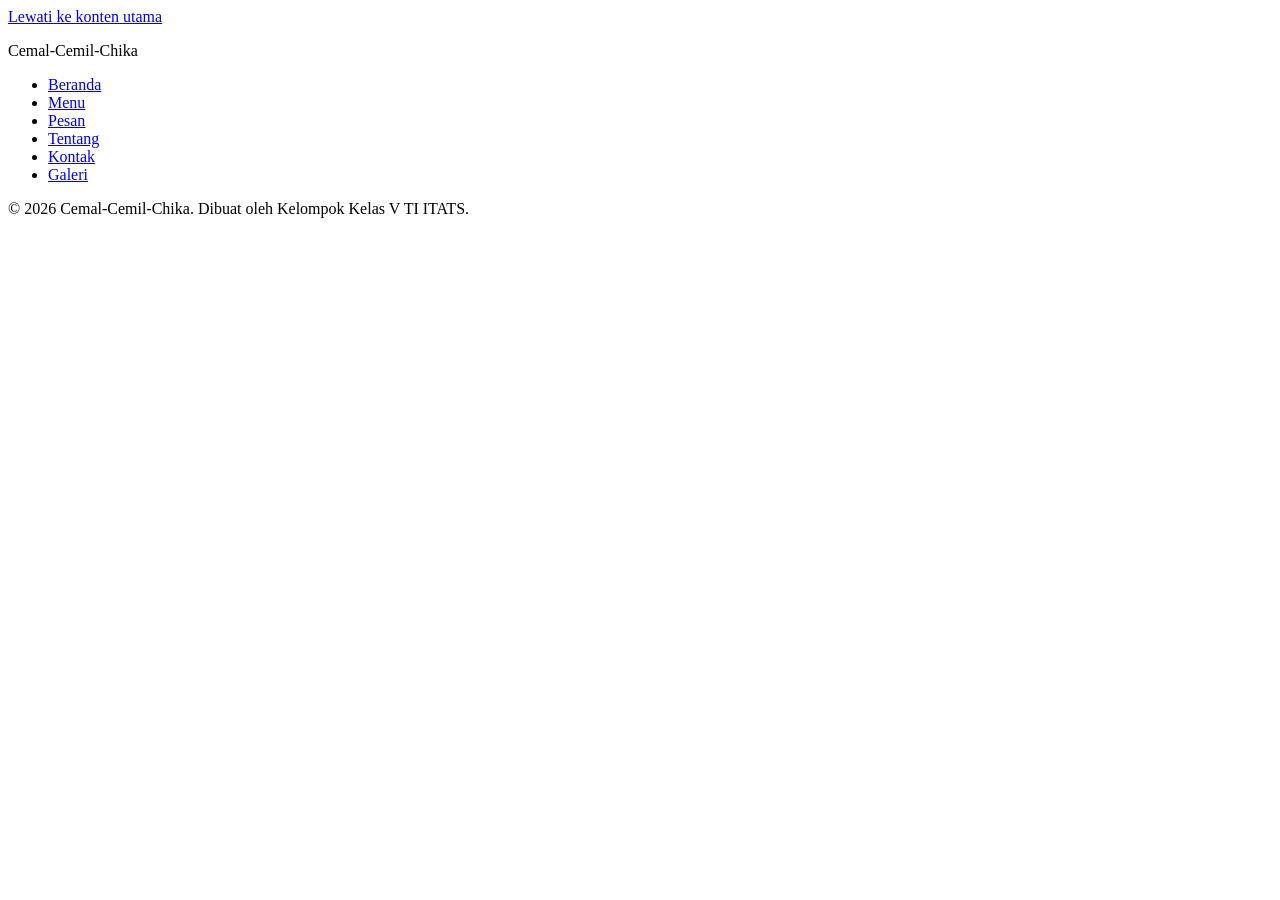
==== index.html @ de852a48 "perubahan about.html dan tambahan index.hhtml" ====
<!doctype html>
<html lang="id">
<head>
  <meta charset="UTF-8">
  <meta name="viewport" content="width=device-width, initial-scale=1.0">
  <title>Tentang Kami — Cemal-Cemil-Chika</title>
  <meta name="description" content="Kenali cerita dapur, tim, dan tanya jawab seputar layanan kuliner rumahan Cemal-Cemil-Chika.">
  <!-- Link CDN Bootstrap 5.3 akan diletakkan di sini pada tahap CSS -->
  <link rel="stylesheet" href="css/style.css">
</head>
<body>
  <a href="#konten-utama">Lewati ke konten utama</a>

  <header>
    <p>Cemal-Cemil-Chika</p>
    <nav aria-label="Navigasi utama">
      <ul>
        <li><a href="index.html">Beranda</a></li>
        <li><a href="menu.html">Menu</a></li>
        <li><a href="pesan.html">Pesan</a></li>
        <li><a href="about.html" aria-current="page">Tentang</a></li>
        <li><a href="contact.html">Kontak</a></li>
        <li><a href="image.html">Galeri</a></li>
      </ul>
    </nav>
  </header>

  <main id="konten-utama">
    <!-- Isi konten halaman akan kita susun di langkah berikutnya -->
  </main>

  <footer>
    <p>&copy; 2026 Cemal-Cemil-Chika. Dibuat oleh Kelompok Kelas V TI ITATS.</p>
  </footer>
</body>
</html>
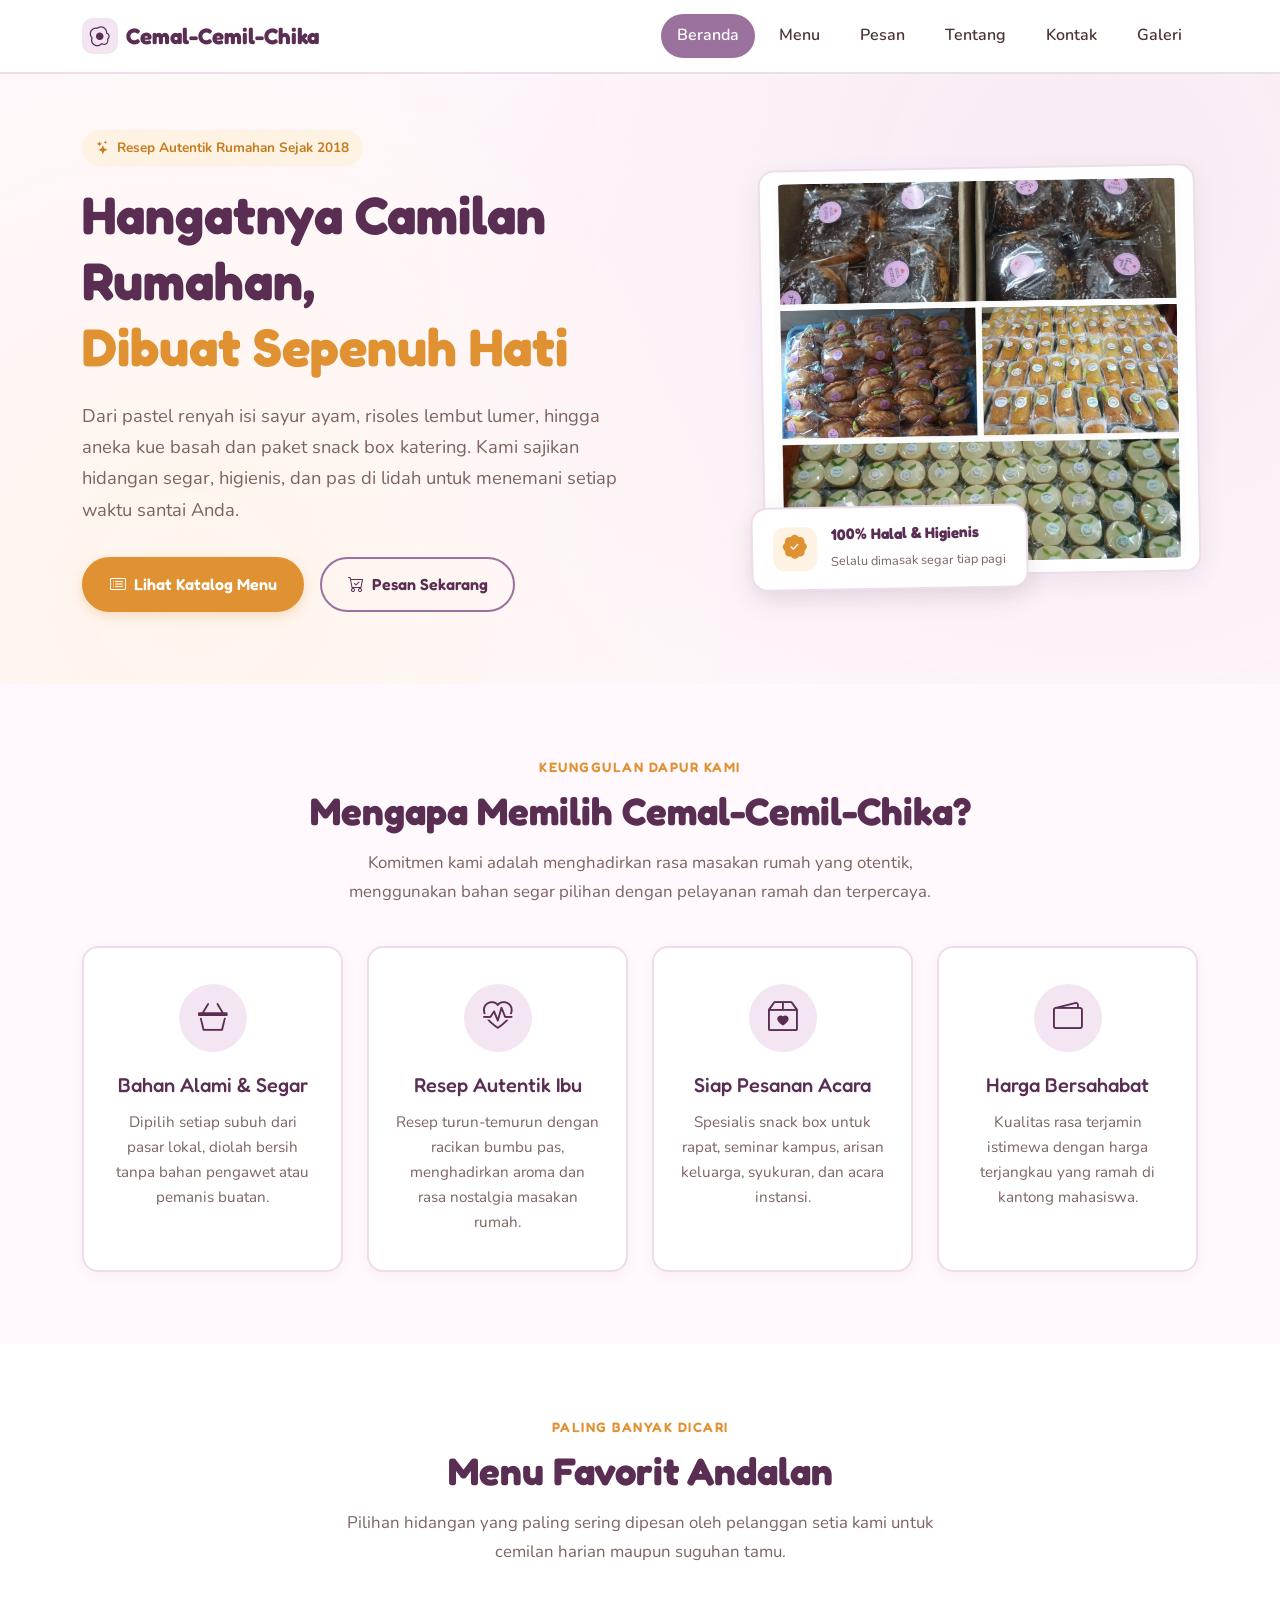
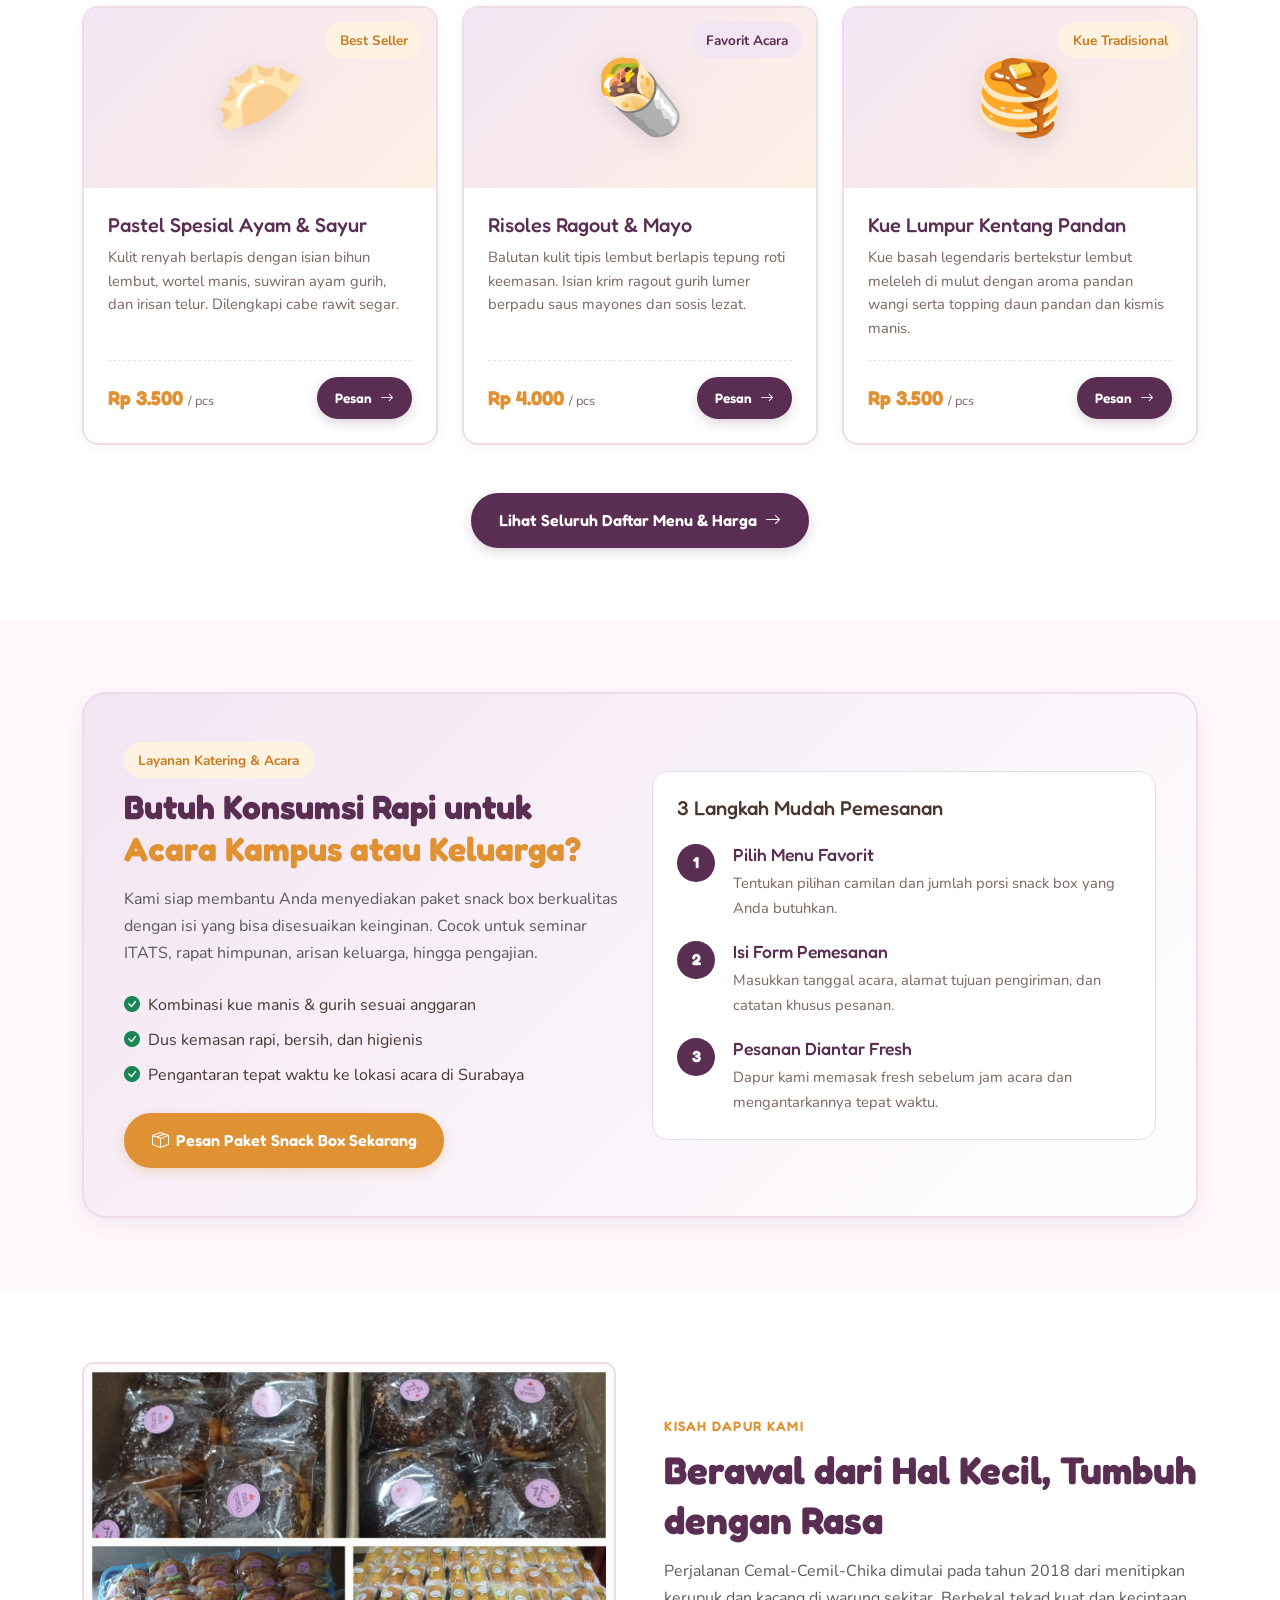
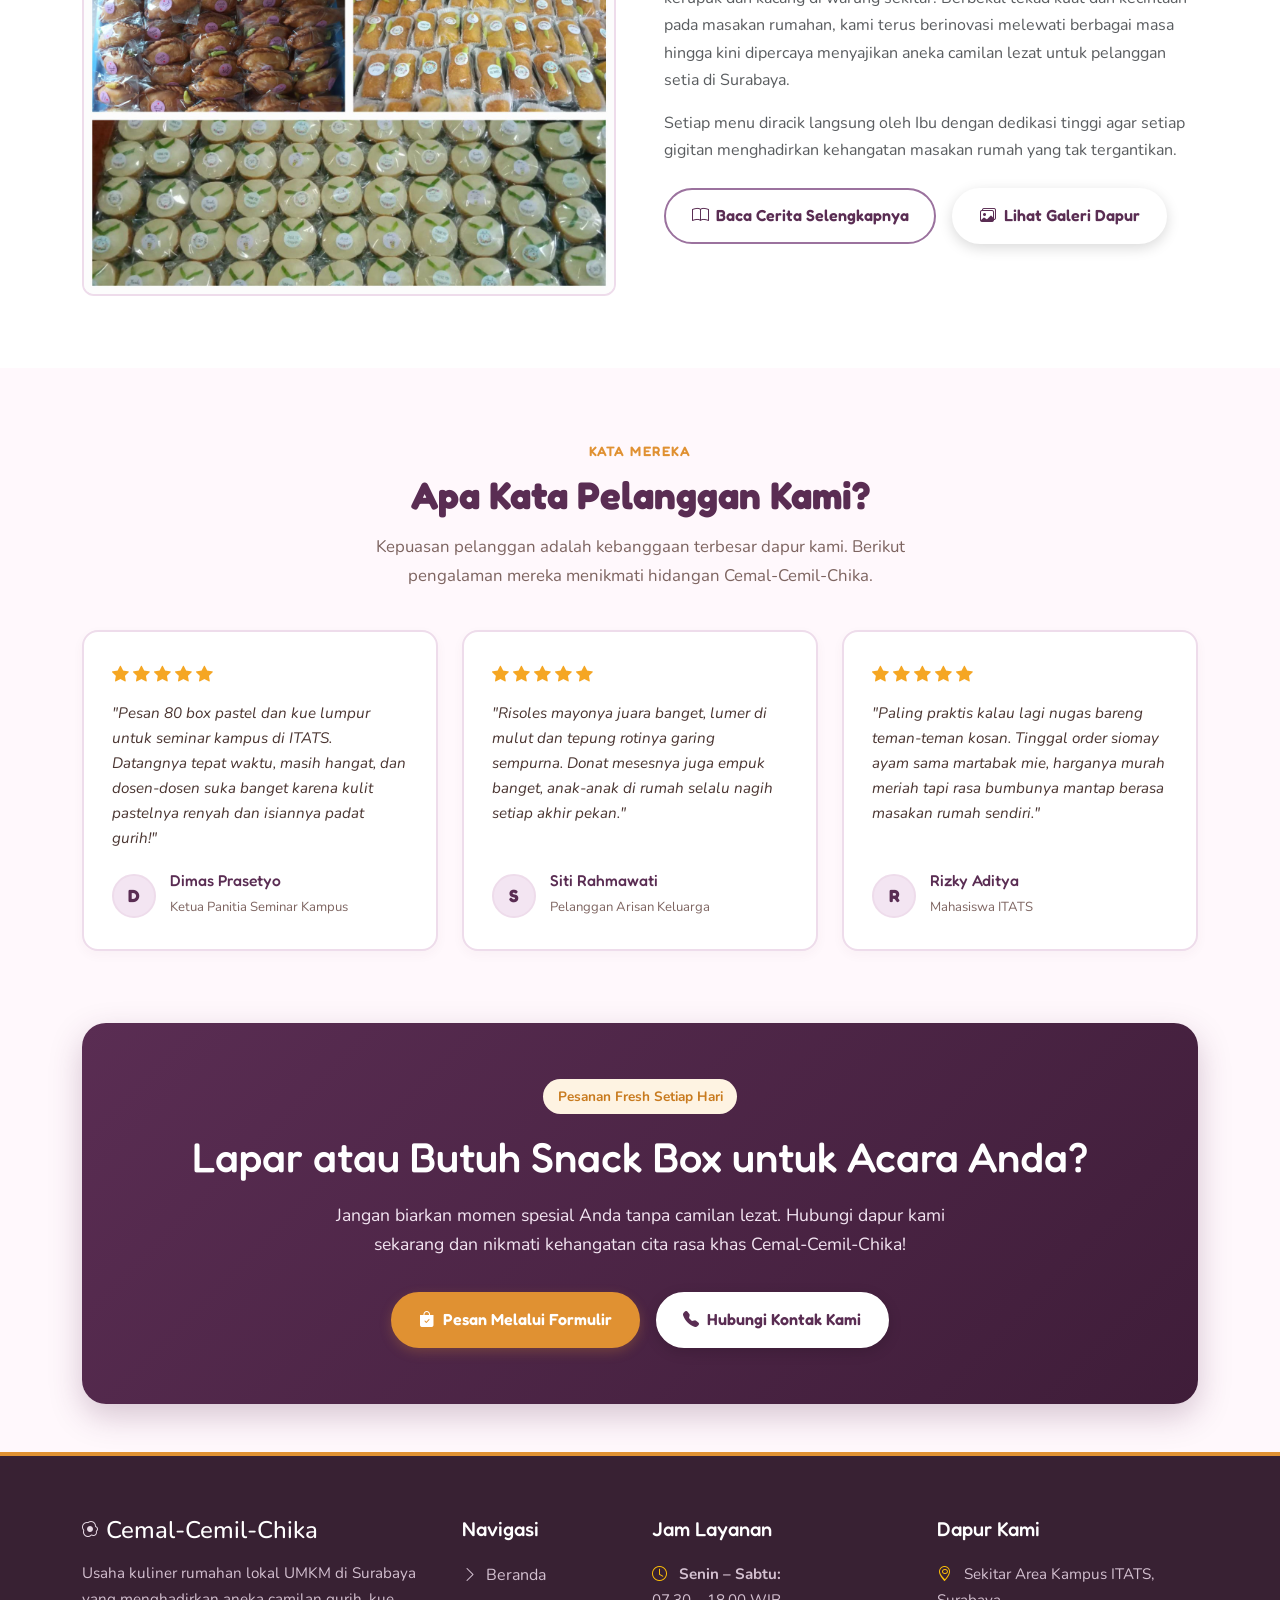
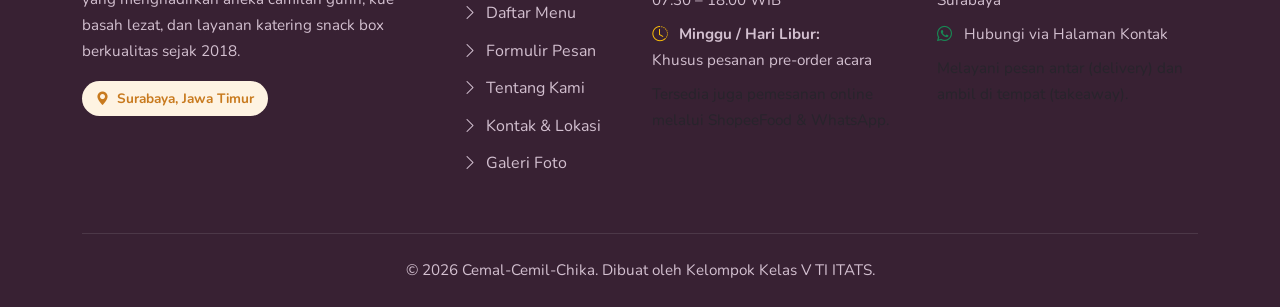
==== commit a6af25ba: "edit index dan menu" ====
--- a/index.html
+++ b/index.html
@@ -1,36 +1,712 @@
 <!doctype html>
 <html lang="id">
-<head>
-  <meta charset="UTF-8">
-  <meta name="viewport" content="width=device-width, initial-scale=1.0">
-  <title>Tentang Kami — Cemal-Cemil-Chika</title>
-  <meta name="description" content="Kenali cerita dapur, tim, dan tanya jawab seputar layanan kuliner rumahan Cemal-Cemil-Chika.">
-  <!-- Link CDN Bootstrap 5.3 akan diletakkan di sini pada tahap CSS -->
-  <link rel="stylesheet" href="css/style.css">
-</head>
-<body>
-  <a href="#konten-utama">Lewati ke konten utama</a>
-
-  <header>
-    <p>Cemal-Cemil-Chika</p>
-    <nav aria-label="Navigasi utama">
-      <ul>
-        <li><a href="index.html">Beranda</a></li>
-        <li><a href="menu.html">Menu</a></li>
-        <li><a href="pesan.html">Pesan</a></li>
-        <li><a href="about.html" aria-current="page">Tentang</a></li>
-        <li><a href="contact.html">Kontak</a></li>
-        <li><a href="image.html">Galeri</a></li>
-      </ul>
-    </nav>
-  </header>
-
-  <main id="konten-utama">
-    <!-- Isi konten halaman akan kita susun di langkah berikutnya -->
-  </main>
-
-  <footer>
-    <p>&copy; 2026 Cemal-Cemil-Chika. Dibuat oleh Kelompok Kelas V TI ITATS.</p>
-  </footer>
-</body>
-</html>+  <head>
+    <meta charset="UTF-8" />
+    <meta name="viewport" content="width=device-width, initial-scale=1.0" />
+    <title>
+      Beranda — Cemal-Cemil-Chika | Aneka Camilan & Makanan Rumahan Lezat
+    </title>
+    <meta
+      name="description"
+      content="Selamat datang di Cemal-Cemil-Chika. Nikmati aneka camilan gurih, kue basah manis, dan hidangan katering rumahan lezat, higienis, dan ramah di kantong mahasiswa maupun keluarga di Surabaya."
+    />
+
+    <!-- Bootstrap 5.3 CDN -->
+    <link
+      href="https://cdn.jsdelivr.net/npm/bootstrap@5.3.3/dist/css/bootstrap.min.css"
+      rel="stylesheet"
+    />
+    <!-- Bootstrap Icons CDN -->
+    <link
+      rel="stylesheet"
+      href="https://cdn.jsdelivr.net/npm/bootstrap-icons@1.11.3/font/bootstrap-icons.min.css"
+    />
+    <!-- Custom Stylesheet -->
+    <link rel="stylesheet" href="css/style.css" />
+  </head>
+
+  <body>
+    <!-- Aksesibilitas: Tautan Lewati ke Konten Utama -->
+    <a href="#konten-utama">Lewati ke konten utama</a>
+
+    <!-- Header & Navigasi -->
+    <header>
+      <nav
+        class="navbar navbar-expand-lg chika-navbar"
+        aria-label="Navigasi utama"
+      >
+        <div class="container">
+          <a class="navbar-brand fw-bold" href="index.html">
+            <span class="brand-icon"><i class="bi bi-egg-fried"></i></span>
+            <span>Cemal-Cemil-Chika</span>
+          </a>
+          <button
+            class="navbar-toggler"
+            type="button"
+            data-bs-toggle="collapse"
+            data-bs-target="#menuUtama"
+            aria-controls="menuUtama"
+            aria-expanded="false"
+            aria-label="Buka menu navigasi"
+          >
+            <span class="navbar-toggler-icon"></span>
+          </button>
+          <div class="collapse navbar-collapse" id="menuUtama">
+            <ul class="navbar-nav ms-auto gap-lg-2">
+              <li class="nav-item">
+                <a class="nav-link active" href="index.html" aria-current="page"
+                  >Beranda</a
+                >
+              </li>
+              <li class="nav-item">
+                <a class="nav-link" href="menu.html">Menu</a>
+              </li>
+              <li class="nav-item">
+                <a class="nav-link" href="pesan.html">Pesan</a>
+              </li>
+              <li class="nav-item">
+                <a class="nav-link" href="about.html">Tentang</a>
+              </li>
+              <li class="nav-item">
+                <a class="nav-link" href="contact.html">Kontak</a>
+              </li>
+              <li class="nav-item">
+                <a class="nav-link" href="image.html">Galeri</a>
+              </li>
+            </ul>
+          </div>
+        </div>
+      </nav>
+    </header>
+
+    <!-- Konten Utama -->
+    <main id="konten-utama">
+      <!-- 1. Hero Section -->
+      <section class="hero-section" aria-labelledby="judul-hero">
+        <div class="container">
+          <div class="row align-items-center g-5">
+            <div class="col-lg-7">
+              <span class="badge-accent mb-3">
+                <i class="bi bi-stars"></i> Resep Autentik Rumahan Sejak 2018
+              </span>
+              <h1 id="judul-hero" class="hero-title">
+                Hangatnya Camilan Rumahan,
+                <span class="text-highlight">Dibuat Sepenuh Hati</span>
+              </h1>
+              <p class="hero-lead">
+                Dari pastel renyah isi sayur ayam, risoles lembut lumer, hingga
+                aneka kue basah dan paket snack box katering. Kami sajikan
+                hidangan segar, higienis, dan pas di lidah untuk menemani setiap
+                waktu santai Anda.
+              </p>
+              <div class="d-flex flex-wrap gap-3 hero-cta-group">
+                <a href="menu.html" class="btn-chika-accent">
+                  <i class="bi bi-card-list"></i> Lihat Katalog Menu
+                </a>
+                <a href="pesan.html" class="btn-chika-outline">
+                  <i class="bi bi-cart-check"></i> Pesan Sekarang
+                </a>
+              </div>
+            </div>
+            <div class="col-lg-5">
+              <figure class="hero-image-card mb-0">
+                <img
+                  src="img/dapur-cemal-cemil.jpg"
+                  alt="Dokumentasi aneka ragam kue basah dan camilan hangat buatan Cemal-Cemil-Chika siap kirim"
+                  width="800"
+                  height="533"
+                  loading="eager"
+                />
+                <figcaption class="visually-hidden">
+                  Koleksi kue pastel, donat cokelat meses, dan jajanan pasar
+                  siap antar Cemal-Cemil-Chika
+                </figcaption>
+                <div class="hero-floating-badge">
+                  <div class="badge-icon">
+                    <i class="bi bi-patch-check-fill"></i>
+                  </div>
+                  <div>
+                    <strong>100% Halal &amp; Higienis</strong>
+                    <small>Selalu dimasak segar tiap pagi</small>
+                  </div>
+                </div>
+              </figure>
+            </div>
+          </div>
+        </div>
+      </section>
+
+      <!-- 2. Keunggulan / Value Proposition -->
+      <section class="section-padding" aria-labelledby="judul-keunggulan">
+        <div class="container">
+          <div class="text-center">
+            <span class="section-tag">Keunggulan Dapur Kami</span>
+            <h2 id="judul-keunggulan" class="section-title">
+              Mengapa Memilih Cemal-Cemil-Chika?
+            </h2>
+            <p class="section-desc">
+              Komitmen kami adalah menghadirkan rasa masakan rumah yang otentik,
+              menggunakan bahan segar pilihan dengan pelayanan ramah dan
+              terpercaya.
+            </p>
+          </div>
+
+          <div class="row g-4">
+            <div class="col-md-6 col-lg-3">
+              <article class="feature-card">
+                <div class="feature-icon-bubble">
+                  <i class="bi bi-basket3"></i>
+                </div>
+                <h3>Bahan Alami &amp; Segar</h3>
+                <p>
+                  Dipilih setiap subuh dari pasar lokal, diolah bersih tanpa
+                  bahan pengawet atau pemanis buatan.
+                </p>
+              </article>
+            </div>
+
+            <div class="col-md-6 col-lg-3">
+              <article class="feature-card">
+                <div class="feature-icon-bubble">
+                  <i class="bi bi-heart-pulse"></i>
+                </div>
+                <h3>Resep Autentik Ibu</h3>
+                <p>
+                  Resep turun-temurun dengan racikan bumbu pas, menghadirkan
+                  aroma dan rasa nostalgia masakan rumah.
+                </p>
+              </article>
+            </div>
+
+            <div class="col-md-6 col-lg-3">
+              <article class="feature-card">
+                <div class="feature-icon-bubble">
+                  <i class="bi bi-box2-heart"></i>
+                </div>
+                <h3>Siap Pesanan Acara</h3>
+                <p>
+                  Spesialis snack box untuk rapat, seminar kampus, arisan
+                  keluarga, syukuran, dan acara instansi.
+                </p>
+              </article>
+            </div>
+
+            <div class="col-md-6 col-lg-3">
+              <article class="feature-card">
+                <div class="feature-icon-bubble">
+                  <i class="bi bi-wallet2"></i>
+                </div>
+                <h3>Harga Bersahabat</h3>
+                <p>
+                  Kualitas rasa terjamin istimewa dengan harga terjangkau yang
+                  ramah di kantong mahasiswa.
+                </p>
+              </article>
+            </div>
+          </div>
+        </div>
+      </section>
+
+      <!-- 3. Menu Favorit Pilihan Pelanggan -->
+      <section
+        class="section-padding bg-white"
+        aria-labelledby="judul-menu-favorit"
+      >
+        <div class="container">
+          <div class="text-center">
+            <span class="section-tag">Paling Banyak Dicari</span>
+            <h2 id="judul-menu-favorit" class="section-title">
+              Menu Favorit Andalan
+            </h2>
+            <p class="section-desc">
+              Pilihan hidangan yang paling sering dipesan oleh pelanggan setia
+              kami untuk cemilan harian maupun suguhan tamu.
+            </p>
+          </div>
+
+          <div class="row g-4">
+            <!-- Item 1: Pastel Goreng Renyah -->
+            <div class="col-md-6 col-lg-4">
+              <article class="menu-card">
+                <div class="menu-card-visual">
+                  <span
+                    class="food-avatar"
+                    role="img"
+                    aria-label="Pastel Goreng"
+                    >🥟</span
+                  >
+                  <span class="badge-accent card-tag">Best Seller</span>
+                </div>
+                <div class="menu-card-body">
+                  <h3 class="menu-card-title">
+                    Pastel Spesial Ayam &amp; Sayur
+                  </h3>
+                  <p class="menu-card-desc">
+                    Kulit renyah berlapis dengan isian bihun lembut, wortel
+                    manis, suwiran ayam gurih, dan irisan telur. Dilengkapi cabe
+                    rawit segar.
+                  </p>
+                  <div class="menu-card-footer">
+                    <div class="menu-price">Rp 3.500 <span>/ pcs</span></div>
+                    <a
+                      href="pesan.html"
+                      class="btn-chika-primary btn-card-order"
+                      aria-label="Pesan Pastel Spesial"
+                    >
+                      Pesan <i class="bi bi-arrow-right"></i>
+                    </a>
+                  </div>
+                </div>
+              </article>
+            </div>
+
+            <!-- Item 2: Risoles Ragout Mayo -->
+            <div class="col-md-6 col-lg-4">
+              <article class="menu-card">
+                <div class="menu-card-visual">
+                  <span class="food-avatar" role="img" aria-label="Risoles Mayo"
+                    >🌯</span
+                  >
+                  <span class="badge-chika card-tag">Favorit Acara</span>
+                </div>
+                <div class="menu-card-body">
+                  <h3 class="menu-card-title">Risoles Ragout &amp; Mayo</h3>
+                  <p class="menu-card-desc">
+                    Balutan kulit tipis lembut berlapis tepung roti keemasan.
+                    Isian krim ragout gurih lumer berpadu saus mayones dan sosis
+                    lezat.
+                  </p>
+                  <div class="menu-card-footer">
+                    <div class="menu-price">Rp 4.000 <span>/ pcs</span></div>
+                    <a
+                      href="pesan.html"
+                      class="btn-chika-primary btn-card-order"
+                      aria-label="Pesan Risoles Ragout Mayo"
+                    >
+                      Pesan <i class="bi bi-arrow-right"></i>
+                    </a>
+                  </div>
+                </div>
+              </article>
+            </div>
+
+            <!-- Item 3: Kue Lumpur Kentang Pandan -->
+            <div class="col-md-6 col-lg-4">
+              <article class="menu-card">
+                <div class="menu-card-visual">
+                  <span
+                    class="food-avatar"
+                    role="img"
+                    aria-label="Kue Lumpur Kentang"
+                    >🥞</span
+                  >
+                  <span class="badge-accent card-tag">Kue Tradisional</span>
+                </div>
+                <div class="menu-card-body">
+                  <h3 class="menu-card-title">Kue Lumpur Kentang Pandan</h3>
+                  <p class="menu-card-desc">
+                    Kue basah legendaris bertekstur lembut meleleh di mulut
+                    dengan aroma pandan wangi serta topping daun pandan dan
+                    kismis manis.
+                  </p>
+                  <div class="menu-card-footer">
+                    <div class="menu-price">Rp 3.500 <span>/ pcs</span></div>
+                    <a
+                      href="pesan.html"
+                      class="btn-chika-primary btn-card-order"
+                      aria-label="Pesan Kue Lumpur Kentang"
+                    >
+                      Pesan <i class="bi bi-arrow-right"></i>
+                    </a>
+                  </div>
+                </div>
+              </article>
+            </div>
+          </div>
+
+          <div class="text-center mt-5">
+            <a href="menu.html" class="btn-chika-primary">
+              Lihat Seluruh Daftar Menu &amp; Harga
+              <i class="bi bi-arrow-right"></i>
+            </a>
+          </div>
+        </div>
+      </section>
+
+      <!-- 4. Layanan Snack Box & Katering Acara -->
+      <section class="section-padding" aria-labelledby="judul-layanan-acara">
+        <div class="container">
+          <div class="catering-banner">
+            <div class="row align-items-center g-4">
+              <div class="col-lg-6">
+                <span class="badge-accent mb-2"
+                  >Layanan Katering &amp; Acara</span
+                >
+                <h2
+                  id="judul-layanan-acara"
+                  class="hero-title mb-3"
+                  style="font-size: 2.1rem"
+                >
+                  Butuh Konsumsi Rapi untuk
+                  <span class="text-highlight"
+                    >Acara Kampus atau Keluarga?</span
+                  >
+                </h2>
+                <p class="text-muted mb-4">
+                  Kami siap membantu Anda menyediakan paket snack box
+                  berkualitas dengan isi yang bisa disesuaikan keinginan. Cocok
+                  untuk seminar ITATS, rapat himpunan, arisan keluarga, hingga
+                  pengajian.
+                </p>
+                <ul class="list-unstyled d-flex flex-column gap-2 mb-4">
+                  <li class="d-flex align-items-center gap-2">
+                    <i class="bi bi-check-circle-fill text-success"></i>
+                    <span>Kombinasi kue manis &amp; gurih sesuai anggaran</span>
+                  </li>
+                  <li class="d-flex align-items-center gap-2">
+                    <i class="bi bi-check-circle-fill text-success"></i>
+                    <span>Dus kemasan rapi, bersih, dan higienis</span>
+                  </li>
+                  <li class="d-flex align-items-center gap-2">
+                    <i class="bi bi-check-circle-fill text-success"></i>
+                    <span
+                      >Pengantaran tepat waktu ke lokasi acara di Surabaya</span
+                    >
+                  </li>
+                </ul>
+                <a href="pesan.html" class="btn-chika-accent">
+                  <i class="bi bi-box-seam"></i> Pesan Paket Snack Box Sekarang
+                </a>
+              </div>
+
+              <div class="col-lg-6">
+                <div class="bg-white p-4 rounded-4 border">
+                  <h3 class="h5 mb-4 text-primary-dark">
+                    3 Langkah Mudah Pemesanan
+                  </h3>
+
+                  <div class="step-box">
+                    <div class="step-num">1</div>
+                    <div class="step-content">
+                      <h4>Pilih Menu Favorit</h4>
+                      <p>
+                        Tentukan pilihan camilan dan jumlah porsi snack box yang
+                        Anda butuhkan.
+                      </p>
+                    </div>
+                  </div>
+
+                  <div class="step-box">
+                    <div class="step-num">2</div>
+                    <div class="step-content">
+                      <h4>Isi Form Pemesanan</h4>
+                      <p>
+                        Masukkan tanggal acara, alamat tujuan pengiriman, dan
+                        catatan khusus pesanan.
+                      </p>
+                    </div>
+                  </div>
+
+                  <div class="step-box mb-0">
+                    <div class="step-num">3</div>
+                    <div class="step-content">
+                      <h4>Pesanan Diantar Fresh</h4>
+                      <p>
+                        Dapur kami memasak fresh sebelum jam acara dan
+                        mengantarkannya tepat waktu.
+                      </p>
+                    </div>
+                  </div>
+                </div>
+              </div>
+            </div>
+          </div>
+        </div>
+      </section>
+
+      <!-- 5. Sekilas Tentang Kami (Teaser Kisah Dapur) -->
+      <section
+        class="section-padding bg-white"
+        aria-labelledby="judul-tentang-kami"
+      >
+        <div class="container">
+          <div class="row align-items-center g-5">
+            <div class="col-lg-6">
+              <div class="story-img-container">
+                <img
+                  src="img/dapur-cemal-cemil.jpg"
+                  alt="Suasana penyiapan dan packing aneka kue camilan di dapur Cemal-Cemil-Chika"
+                  width="800"
+                  height="533"
+                  loading="lazy"
+                />
+              </div>
+            </div>
+            <div class="col-lg-6">
+              <span class="section-tag">Kisah Dapur Kami</span>
+              <h2 id="judul-tentang-kami" class="section-title">
+                Berawal dari Hal Kecil, Tumbuh dengan Rasa
+              </h2>
+              <p class="text-muted mb-3">
+                Perjalanan Cemal-Cemil-Chika dimulai pada tahun 2018 dari
+                menitipkan kerupuk dan kacang di warung sekitar. Berbekal tekad
+                kuat dan kecintaan pada masakan rumahan, kami terus berinovasi
+                melewati berbagai masa hingga kini dipercaya menyajikan aneka
+                camilan lezat untuk pelanggan setia di Surabaya.
+              </p>
+              <p class="text-muted mb-4">
+                Setiap menu diracik langsung oleh Ibu dengan dedikasi tinggi
+                agar setiap gigitan menghadirkan kehangatan masakan rumah yang
+                tak tergantikan.
+              </p>
+              <div class="d-flex gap-3">
+                <a href="about.html" class="btn-chika-outline">
+                  <i class="bi bi-book"></i> Baca Cerita Selengkapnya
+                </a>
+                <a href="image.html" class="btn-chika-light">
+                  <i class="bi bi-images"></i> Lihat Galeri Dapur
+                </a>
+              </div>
+            </div>
+          </div>
+        </div>
+      </section>
+
+      <!-- 6. Testimoni Pelanggan -->
+      <section class="section-padding" aria-labelledby="judul-testimoni">
+        <div class="container">
+          <div class="text-center">
+            <span class="section-tag">Kata Mereka</span>
+            <h2 id="judul-testimoni" class="section-title">
+              Apa Kata Pelanggan Kami?
+            </h2>
+            <p class="section-desc">
+              Kepuasan pelanggan adalah kebanggaan terbesar dapur kami. Berikut
+              pengalaman mereka menikmati hidangan Cemal-Cemil-Chika.
+            </p>
+          </div>
+
+          <div class="row g-4">
+            <div class="col-md-6 col-lg-4">
+              <article class="testimonial-card">
+                <div>
+                  <div
+                    class="testimonial-stars"
+                    aria-label="Rating 5 dari 5 bintang"
+                  >
+                    <i class="bi bi-star-fill"></i>
+                    <i class="bi bi-star-fill"></i>
+                    <i class="bi bi-star-fill"></i>
+                    <i class="bi bi-star-fill"></i>
+                    <i class="bi bi-star-fill"></i>
+                  </div>
+                  <p class="testimonial-text">
+                    "Pesan 80 box pastel dan kue lumpur untuk seminar kampus di
+                    ITATS. Datangnya tepat waktu, masih hangat, dan dosen-dosen
+                    suka banget karena kulit pastelnya renyah dan isiannya padat
+                    gurih!"
+                  </p>
+                </div>
+                <div class="testimonial-author">
+                  <div class="author-avatar">D</div>
+                  <div class="author-info">
+                    <h4>Dimas Prasetyo</h4>
+                    <span>Ketua Panitia Seminar Kampus</span>
+                  </div>
+                </div>
+              </article>
+            </div>
+
+            <div class="col-md-6 col-lg-4">
+              <article class="testimonial-card">
+                <div>
+                  <div
+                    class="testimonial-stars"
+                    aria-label="Rating 5 dari 5 bintang"
+                  >
+                    <i class="bi bi-star-fill"></i>
+                    <i class="bi bi-star-fill"></i>
+                    <i class="bi bi-star-fill"></i>
+                    <i class="bi bi-star-fill"></i>
+                    <i class="bi bi-star-fill"></i>
+                  </div>
+                  <p class="testimonial-text">
+                    "Risoles mayonya juara banget, lumer di mulut dan tepung
+                    rotinya garing sempurna. Donat mesesnya juga empuk banget,
+                    anak-anak di rumah selalu nagih setiap akhir pekan."
+                  </p>
+                </div>
+                <div class="testimonial-author">
+                  <div class="author-avatar">S</div>
+                  <div class="author-info">
+                    <h4>Siti Rahmawati</h4>
+                    <span>Pelanggan Arisan Keluarga</span>
+                  </div>
+                </div>
+              </article>
+            </div>
+
+            <div class="col-md-6 col-lg-4">
+              <article class="testimonial-card">
+                <div>
+                  <div
+                    class="testimonial-stars"
+                    aria-label="Rating 5 dari 5 bintang"
+                  >
+                    <i class="bi bi-star-fill"></i>
+                    <i class="bi bi-star-fill"></i>
+                    <i class="bi bi-star-fill"></i>
+                    <i class="bi bi-star-fill"></i>
+                    <i class="bi bi-star-fill"></i>
+                  </div>
+                  <p class="testimonial-text">
+                    "Paling praktis kalau lagi nugas bareng teman-teman kosan.
+                    Tinggal order siomay ayam sama martabak mie, harganya murah
+                    meriah tapi rasa bumbunya mantap berasa masakan rumah
+                    sendiri."
+                  </p>
+                </div>
+                <div class="testimonial-author">
+                  <div class="author-avatar">R</div>
+                  <div class="author-info">
+                    <h4>Rizky Aditya</h4>
+                    <span>Mahasiswa ITATS</span>
+                  </div>
+                </div>
+              </article>
+            </div>
+          </div>
+        </div>
+      </section>
+
+      <!-- 7. Call To Action (CTA) Section -->
+      <section class="container pb-5" aria-labelledby="judul-cta">
+        <div class="cta-box">
+          <span class="badge-accent mb-3">Pesanan Fresh Setiap Hari</span>
+          <h2 id="judul-cta">Lapar atau Butuh Snack Box untuk Acara Anda?</h2>
+          <p>
+            Jangan biarkan momen spesial Anda tanpa camilan lezat. Hubungi dapur
+            kami sekarang dan nikmati kehangatan cita rasa khas
+            Cemal-Cemil-Chika!
+          </p>
+          <div class="d-flex flex-wrap justify-content-center gap-3">
+            <a href="pesan.html" class="btn-chika-accent">
+              <i class="bi bi-bag-check-fill"></i> Pesan Melalui Formulir
+            </a>
+            <a href="contact.html" class="btn-chika-light">
+              <i class="bi bi-telephone-fill"></i> Hubungi Kontak Kami
+            </a>
+          </div>
+        </div>
+      </section>
+    </main>
+
+    <!-- Footer -->
+    <footer class="chika-footer">
+      <div class="container">
+        <div class="row g-4 justify-content-between">
+          <!-- Kolom 1: Profil Usaha -->
+          <div class="col-lg-4 col-md-6">
+            <div class="d-flex align-items-center gap-2 mb-3">
+              <span class="brand-icon"><i class="bi bi-egg-fried"></i></span>
+              <span class="h4 mb-0 text-white font-fredoka"
+                >Cemal-Cemil-Chika</span
+              >
+            </div>
+            <p>
+              Usaha kuliner rumahan lokal UMKM di Surabaya yang menghadirkan
+              aneka camilan gurih, kue basah lezat, dan layanan katering snack
+              box berkualitas sejak 2018.
+            </p>
+            <div class="d-flex gap-2 mt-3">
+              <span class="badge-accent"
+                ><i class="bi bi-geo-alt-fill"></i> Surabaya, Jawa Timur</span
+              >
+            </div>
+          </div>
+
+          <!-- Kolom 2: Navigasi Cepat -->
+          <div class="col-lg-2 col-md-6">
+            <h3>Navigasi</h3>
+            <ul class="footer-links">
+              <li>
+                <a href="index.html"
+                  ><i class="bi bi-chevron-right"></i> Beranda</a
+                >
+              </li>
+              <li>
+                <a href="menu.html"
+                  ><i class="bi bi-chevron-right"></i> Daftar Menu</a
+                >
+              </li>
+              <li>
+                <a href="pesan.html"
+                  ><i class="bi bi-chevron-right"></i> Formulir Pesan</a
+                >
+              </li>
+              <li>
+                <a href="about.html"
+                  ><i class="bi bi-chevron-right"></i> Tentang Kami</a
+                >
+              </li>
+              <li>
+                <a href="contact.html"
+                  ><i class="bi bi-chevron-right"></i> Kontak &amp; Lokasi</a
+                >
+              </li>
+              <li>
+                <a href="image.html"
+                  ><i class="bi bi-chevron-right"></i> Galeri Foto</a
+                >
+              </li>
+            </ul>
+          </div>
+
+          <!-- Kolom 3: Jam Layanan -->
+          <div class="col-lg-3 col-md-6">
+            <h3>Jam Layanan</h3>
+            <p class="mb-2">
+              <i class="bi bi-clock me-2 text-warning"></i>
+              <strong>Senin – Sabtu:</strong><br />07.30 – 18.00 WIB
+            </p>
+            <p class="mb-2">
+              <i class="bi bi-clock-history me-2 text-warning"></i>
+              <strong>Minggu / Hari Libur:</strong><br />Khusus pesanan
+              pre-order acara
+            </p>
+            <p class="small text-muted mt-2">
+              Tersedia juga pemesanan online melalui ShopeeFood &amp; WhatsApp.
+            </p>
+          </div>
+
+          <!-- Kolom 4: Info Kampus & Kontak -->
+          <div class="col-lg-3 col-md-6">
+            <h3>Dapur Kami</h3>
+            <p class="mb-2">
+              <i class="bi bi-geo-alt me-2 text-warning"></i> Sekitar Area
+              Kampus ITATS, Surabaya
+            </p>
+            <p class="mb-2">
+              <i class="bi bi-whatsapp me-2 text-success"></i> Hubungi via
+              Halaman Kontak
+            </p>
+            <p class="small text-muted">
+              Melayani pesan antar (delivery) dan ambil di tempat (takeaway).
+            </p>
+          </div>
+        </div>
+
+        <!-- Copyright Bottom Bar -->
+        <div class="footer-bottom">
+          <p class="mb-0">
+            &copy; 2026 Cemal-Cemil-Chika. Dibuat oleh Kelompok Kelas V TI
+            ITATS.
+          </p>
+        </div>
+      </div>
+    </footer>
+
+    <!-- Bootstrap 5.3 Bundle JS -->
+    <script src="https://cdn.jsdelivr.net/npm/bootstrap@5.3.3/dist/js/bootstrap.bundle.min.js"></script>
+  </body>
+</html>
--- a/css/style.css
+++ b/css/style.css
@@ -0,0 +1,842 @@
+/* === 1. FONT & PALET WARNA LOGO CEMAL-CEMIL CHIKA === */
+@import url('https://fonts.googleapis.com/css2?family=Fredoka:wght@500;600;700&family=Nunito:wght@400;600;700&display=swap');
+
+:root {
+    --bg-page: #FFF8FC;
+    /* Pink-putih lembut dari latar logo */
+    --surface: #FFFFFF;
+    /* Putih bersih untuk card/konten */
+    --primary: #9B729E;
+    /* Dusty mauve dari pita logo */
+    --primary-dark: #5A2D53;
+    /* Deep plum dari teks pita */
+    --primary-soft: #F3E5F2;
+    /* Lavender pastel untuk highlight */
+    --accent: #E09132;
+    /* Emas karamel dari wajan & spatula */
+    --accent-hover: #C87A1E;
+    --text-main: #4A3531;
+    /* Cokelat hangat dari outline logo */
+    --text-muted: #7D6460;
+    --border-soft: #EEDCEB;
+    --shadow-soft: 0 8px 24px rgba(90, 45, 83, 0.08);
+    --radius: 16px;
+}
+
+/* === 2. RESET & BASE === */
+*,
+*::before,
+*::after {
+    box-sizing: border-box;
+    margin: 0;
+    padding: 0;
+}
+
+html {
+    scroll-behavior: smooth;
+}
+
+body {
+    font-family: 'Nunito', sans-serif;
+    background-color: var(--bg-page);
+    color: var(--text-main);
+    line-height: 1.7;
+    min-height: 100vh;
+    display: flex;
+    flex-direction: column;
+}
+
+h1,
+h2,
+h3,
+h4,
+h5,
+h6 {
+    font-family: 'Fredoka', sans-serif;
+    color: var(--primary-dark);
+    line-height: 1.3;
+}
+
+img {
+    max-width: 100%;
+    height: auto;
+    display: block;
+}
+
+/* === 3. SKIP LINK (AKSESIBILITAS) === */
+a[href="#konten-utama"] {
+    position: absolute;
+    top: -100px;
+    left: 16px;
+    background: var(--primary-dark);
+    color: #FFFFFF;
+    padding: 8px 16px;
+    border-radius: 8px;
+    text-decoration: none;
+    font-weight: 700;
+    z-index: 1050;
+    transition: top 0.2s ease;
+}
+
+a[href="#konten-utama"]:focus {
+    top: 16px;
+}
+
+/* === 4. NAVBAR CHIKA === */
+.chika-navbar {
+    background-color: var(--surface);
+    border-bottom: 2px solid var(--border-soft);
+    box-shadow: 0 4px 16px rgba(90, 45, 83, 0.06);
+    padding: 0.75rem 0;
+}
+
+.chika-navbar .navbar-brand {
+    font-family: 'Fredoka', sans-serif;
+    font-size: 1.4rem;
+    color: var(--primary-dark);
+    display: inline-flex;
+    align-items: center;
+    gap: 0.5rem;
+}
+
+.chika-navbar .brand-icon {
+    display: inline-flex;
+    align-items: center;
+    justify-content: center;
+    width: 36px;
+    height: 36px;
+    border-radius: 10px;
+    background: var(--primary-soft);
+    color: var(--primary-dark);
+    font-size: 1.25rem;
+}
+
+.chika-navbar .nav-link {
+    font-weight: 600;
+    color: var(--text-main);
+    padding: 0.5rem 1rem !important;
+    border-radius: 999px;
+    transition: all 0.2s ease;
+}
+
+.chika-navbar .nav-link:hover {
+    background-color: var(--primary-soft);
+    color: var(--primary-dark);
+}
+
+.chika-navbar .nav-link.active {
+    background-color: var(--primary);
+    color: #FFFFFF !important;
+}
+
+/* === 5. BUTTONS & BADGES === */
+.btn-chika-primary {
+    background-color: var(--primary-dark);
+    color: #FFFFFF;
+    font-family: 'Fredoka', sans-serif;
+    font-weight: 600;
+    padding: 0.75rem 1.6rem;
+    border-radius: 999px;
+    border: 2px solid var(--primary-dark);
+    text-decoration: none;
+    display: inline-flex;
+    align-items: center;
+    gap: 0.5rem;
+    transition: all 0.25s ease;
+    box-shadow: 0 4px 12px rgba(90, 45, 83, 0.2);
+}
+
+.btn-chika-primary:hover,
+.btn-chika-primary:focus-visible {
+    background-color: var(--primary);
+    border-color: var(--primary);
+    color: #FFFFFF;
+    transform: translateY(-2px);
+    box-shadow: 0 6px 18px rgba(90, 45, 83, 0.28);
+}
+
+.btn-chika-accent {
+    background-color: var(--accent);
+    color: #FFFFFF;
+    font-family: 'Fredoka', sans-serif;
+    font-weight: 600;
+    padding: 0.75rem 1.6rem;
+    border-radius: 999px;
+    border: 2px solid var(--accent);
+    text-decoration: none;
+    display: inline-flex;
+    align-items: center;
+    gap: 0.5rem;
+    transition: all 0.25s ease;
+    box-shadow: 0 4px 12px rgba(224, 145, 50, 0.25);
+}
+
+.btn-chika-accent:hover,
+.btn-chika-accent:focus-visible {
+    background-color: var(--accent-hover);
+    border-color: var(--accent-hover);
+    color: #FFFFFF;
+    transform: translateY(-2px);
+    box-shadow: 0 6px 18px rgba(224, 145, 50, 0.35);
+}
+
+.btn-chika-outline {
+    background-color: transparent;
+    color: var(--primary-dark);
+    font-family: 'Fredoka', sans-serif;
+    font-weight: 600;
+    padding: 0.75rem 1.6rem;
+    border-radius: 999px;
+    border: 2px solid var(--primary);
+    text-decoration: none;
+    display: inline-flex;
+    align-items: center;
+    gap: 0.5rem;
+    transition: all 0.25s ease;
+}
+
+.btn-chika-outline:hover,
+.btn-chika-outline:focus-visible {
+    background-color: var(--primary-soft);
+    color: var(--primary-dark);
+    border-color: var(--primary-dark);
+    transform: translateY(-2px);
+}
+
+.btn-chika-light {
+    background-color: var(--surface);
+    color: var(--primary-dark);
+    font-family: 'Fredoka', sans-serif;
+    font-weight: 600;
+    padding: 0.75rem 1.6rem;
+    border-radius: 999px;
+    border: 2px solid #FFFFFF;
+    text-decoration: none;
+    display: inline-flex;
+    align-items: center;
+    gap: 0.5rem;
+    transition: all 0.25s ease;
+    box-shadow: 0 4px 14px rgba(0, 0, 0, 0.15);
+}
+
+.btn-chika-light:hover,
+.btn-chika-light:focus-visible {
+    background-color: var(--primary-soft);
+    color: var(--primary-dark);
+    transform: translateY(-2px);
+}
+
+.badge-chika {
+    background-color: var(--primary-soft);
+    color: var(--primary-dark);
+    font-family: 'Nunito', sans-serif;
+    font-weight: 700;
+    padding: 0.4rem 0.9rem;
+    border-radius: 999px;
+    font-size: 0.85rem;
+    display: inline-flex;
+    align-items: center;
+    gap: 0.4rem;
+}
+
+.badge-accent {
+    background-color: #FEF3E2;
+    color: var(--accent-hover);
+    font-family: 'Nunito', sans-serif;
+    font-weight: 700;
+    padding: 0.4rem 0.9rem;
+    border-radius: 999px;
+    font-size: 0.85rem;
+    display: inline-flex;
+    align-items: center;
+    gap: 0.4rem;
+}
+
+/* === 6. HERO SECTION === */
+.hero-section {
+    padding: 3.5rem 0 4.5rem;
+    background: radial-gradient(circle at 85% 20%, rgba(243, 229, 242, 0.7) 0%, transparent 60%),
+                radial-gradient(circle at 15% 85%, rgba(254, 243, 226, 0.6) 0%, transparent 50%),
+                var(--bg-page);
+    position: relative;
+    overflow: hidden;
+}
+
+.hero-title {
+    font-size: clamp(2.1rem, 3.8vw + 1rem, 3.3rem);
+    font-weight: 700;
+    color: var(--primary-dark);
+    margin-bottom: 1.25rem;
+    line-height: 1.25;
+}
+
+.hero-title .text-highlight {
+    color: var(--accent);
+    position: relative;
+    display: inline-block;
+}
+
+.hero-lead {
+    font-size: 1.15rem;
+    color: var(--text-muted);
+    margin-bottom: 2rem;
+    max-width: 540px;
+    line-height: 1.7;
+}
+
+.hero-image-card {
+    position: relative;
+    border-radius: var(--radius);
+    padding: 12px;
+    background: var(--surface);
+    border: 2px solid var(--border-soft);
+    box-shadow: var(--shadow-soft);
+    transform: rotate(-1deg);
+    transition: transform 0.3s ease;
+}
+
+.hero-image-card:hover {
+    transform: rotate(0deg) scale(1.01);
+}
+
+.hero-image-card img {
+    border-radius: 12px;
+    width: 100%;
+    height: 380px;
+    object-fit: cover;
+}
+
+.hero-floating-badge {
+    position: absolute;
+    bottom: -15px;
+    left: -15px;
+    background: var(--surface);
+    border: 2px solid var(--border-soft);
+    padding: 0.85rem 1.25rem;
+    border-radius: var(--radius);
+    box-shadow: 0 10px 24px rgba(90, 45, 83, 0.12);
+    display: flex;
+    align-items: center;
+    gap: 0.85rem;
+    max-width: 280px;
+}
+
+.hero-floating-badge .badge-icon {
+    width: 44px;
+    height: 44px;
+    border-radius: 12px;
+    background: #FEF3E2;
+    color: var(--accent);
+    display: flex;
+    align-items: center;
+    justify-content: center;
+    font-size: 1.5rem;
+    flex-shrink: 0;
+}
+
+.hero-floating-badge strong {
+    font-family: 'Fredoka', sans-serif;
+    color: var(--primary-dark);
+    display: block;
+    font-size: 0.95rem;
+}
+
+.hero-floating-badge small {
+    color: var(--text-muted);
+    font-size: 0.8rem;
+}
+
+/* === 7. SECTION HEADINGS === */
+.section-padding {
+    padding: 4.5rem 0;
+}
+
+.section-tag {
+    font-family: 'Fredoka', sans-serif;
+    text-transform: uppercase;
+    font-size: 0.85rem;
+    letter-spacing: 1.5px;
+    font-weight: 600;
+    color: var(--accent);
+    margin-bottom: 0.5rem;
+    display: block;
+}
+
+.section-title {
+    font-size: clamp(1.8rem, 2.5vw + 1rem, 2.4rem);
+    font-weight: 700;
+    color: var(--primary-dark);
+    margin-bottom: 0.75rem;
+}
+
+.section-desc {
+    color: var(--text-muted);
+    font-size: 1.05rem;
+    max-width: 620px;
+    margin: 0 auto 2.5rem;
+}
+
+/* === 8. KEUNGGULAN / FEATURE CARDS === */
+.feature-card {
+    background: var(--surface);
+    border: 2px solid var(--border-soft);
+    border-radius: var(--radius);
+    padding: 2.2rem 1.6rem;
+    height: 100%;
+    box-shadow: 0 4px 16px rgba(90, 45, 83, 0.04);
+    transition: all 0.25s ease;
+    text-align: center;
+}
+
+.feature-card:hover {
+    transform: translateY(-6px);
+    border-color: var(--primary);
+    box-shadow: var(--shadow-soft);
+}
+
+.feature-icon-bubble {
+    width: 68px;
+    height: 68px;
+    border-radius: 50%;
+    background-color: var(--primary-soft);
+    color: var(--primary-dark);
+    display: inline-flex;
+    align-items: center;
+    justify-content: center;
+    font-size: 1.85rem;
+    margin-bottom: 1.25rem;
+    transition: all 0.25s ease;
+}
+
+.feature-card:hover .feature-icon-bubble {
+    background-color: var(--accent);
+    color: #FFFFFF;
+    transform: scale(1.1);
+}
+
+.feature-card h3 {
+    font-size: 1.25rem;
+    margin-bottom: 0.75rem;
+}
+
+.feature-card p {
+    color: var(--text-muted);
+    font-size: 0.95rem;
+    margin-bottom: 0;
+    line-height: 1.65;
+}
+
+/* === 9. MENU HIGHLIGHT CARDS === */
+.menu-card {
+    background: var(--surface);
+    border: 2px solid var(--border-soft);
+    border-radius: var(--radius);
+    overflow: hidden;
+    height: 100%;
+    display: flex;
+    flex-direction: column;
+    box-shadow: 0 4px 16px rgba(90, 45, 83, 0.04);
+    transition: all 0.25s ease;
+    position: relative;
+}
+
+.menu-card:hover {
+    transform: translateY(-6px);
+    border-color: var(--primary);
+    box-shadow: var(--shadow-soft);
+}
+
+.menu-card-visual {
+    height: 180px;
+    background: linear-gradient(135deg, var(--primary-soft) 0%, #FDF0E6 100%);
+    display: flex;
+    align-items: center;
+    justify-content: center;
+    position: relative;
+    padding: 1.5rem;
+}
+
+.menu-card-visual .food-avatar {
+    font-size: 4.5rem;
+    filter: drop-shadow(0 6px 12px rgba(90, 45, 83, 0.15));
+    transition: transform 0.3s ease;
+}
+
+.menu-card:hover .food-avatar {
+    transform: scale(1.15) rotate(4deg);
+}
+
+.menu-card-visual .card-tag {
+    position: absolute;
+    top: 14px;
+    right: 14px;
+}
+
+.menu-card-body {
+    padding: 1.5rem;
+    display: flex;
+    flex-direction: column;
+    flex-grow: 1;
+}
+
+.menu-card-title {
+    font-size: 1.25rem;
+    color: var(--primary-dark);
+    margin-bottom: 0.5rem;
+}
+
+.menu-card-desc {
+    color: var(--text-muted);
+    font-size: 0.92rem;
+    line-height: 1.6;
+    margin-bottom: 1.25rem;
+    flex-grow: 1;
+}
+
+.menu-card-footer {
+    display: flex;
+    align-items: center;
+    justify-content: space-between;
+    padding-top: 1rem;
+    border-top: 1px dashed var(--border-soft);
+    margin-top: auto;
+}
+
+.menu-price {
+    font-family: 'Fredoka', sans-serif;
+    font-size: 1.25rem;
+    font-weight: 700;
+    color: var(--accent);
+}
+
+.menu-price span {
+    font-family: 'Nunito', sans-serif;
+    font-size: 0.8rem;
+    color: var(--text-muted);
+    font-weight: normal;
+}
+
+.btn-card-order {
+    font-size: 0.85rem;
+    padding: 0.45rem 1rem;
+}
+
+/* === 10. SNACK BOX & CATERING BANNER === */
+.catering-banner {
+    background: linear-gradient(135deg, var(--primary-soft) 0%, #FFFFFF 100%);
+    border: 2px solid var(--border-soft);
+    border-radius: calc(var(--radius) * 1.5);
+    padding: 3rem 2.5rem;
+    box-shadow: var(--shadow-soft);
+    position: relative;
+    overflow: hidden;
+}
+
+.step-box {
+    display: flex;
+    align-items: flex-start;
+    gap: 1.1rem;
+    margin-bottom: 1.25rem;
+}
+
+.step-num {
+    width: 38px;
+    height: 38px;
+    border-radius: 50%;
+    background: var(--primary-dark);
+    color: #FFFFFF;
+    font-family: 'Fredoka', sans-serif;
+    font-weight: 700;
+    display: flex;
+    align-items: center;
+    justify-content: center;
+    flex-shrink: 0;
+    font-size: 1rem;
+}
+
+.step-content h4 {
+    font-size: 1.1rem;
+    margin-bottom: 0.25rem;
+    color: var(--primary-dark);
+}
+
+.step-content p {
+    font-size: 0.92rem;
+    color: var(--text-muted);
+    margin: 0;
+}
+
+/* === 11. STORY TEASER CARD === */
+.story-card {
+    background: var(--surface);
+    border: 2px solid var(--border-soft);
+    border-radius: var(--radius);
+    padding: 2.5rem;
+    box-shadow: 0 4px 16px rgba(90, 45, 83, 0.05);
+}
+
+.story-img-container {
+    border-radius: 12px;
+    overflow: hidden;
+    border: 2px solid var(--border-soft);
+}
+
+.story-img-container img {
+    width: 100%;
+    height: 100%;
+    min-height: 280px;
+    object-fit: cover;
+    transition: transform 0.4s ease;
+}
+
+.story-img-container:hover img {
+    transform: scale(1.04);
+}
+
+/* === 12. TESTIMONIAL CARDS === */
+.testimonial-card {
+    background: var(--surface);
+    border: 2px solid var(--border-soft);
+    border-radius: var(--radius);
+    padding: 1.75rem;
+    height: 100%;
+    display: flex;
+    flex-direction: column;
+    justify-content: space-between;
+    box-shadow: 0 4px 12px rgba(90, 45, 83, 0.04);
+    transition: all 0.25s ease;
+}
+
+.testimonial-card:hover {
+    border-color: var(--primary);
+    transform: translateY(-4px);
+    box-shadow: var(--shadow-soft);
+}
+
+.testimonial-stars {
+    color: #F5A623;
+    margin-bottom: 0.75rem;
+    font-size: 1.05rem;
+}
+
+.testimonial-text {
+    font-style: italic;
+    color: var(--text-main);
+    font-size: 0.95rem;
+    line-height: 1.65;
+    margin-bottom: 1.25rem;
+}
+
+.testimonial-author {
+    display: flex;
+    align-items: center;
+    gap: 0.85rem;
+}
+
+.author-avatar {
+    width: 44px;
+    height: 44px;
+    border-radius: 50%;
+    background-color: var(--primary-soft);
+    color: var(--primary-dark);
+    display: flex;
+    align-items: center;
+    justify-content: center;
+    font-weight: 700;
+    font-family: 'Fredoka', sans-serif;
+    font-size: 1.1rem;
+    border: 2px solid var(--border-soft);
+}
+
+.author-info h4 {
+    font-size: 0.98rem;
+    margin-bottom: 0.1rem;
+    font-family: 'Fredoka', sans-serif;
+    color: var(--primary-dark);
+}
+
+.author-info span {
+    font-size: 0.82rem;
+    color: var(--text-muted);
+}
+
+/* === 13. CTA SECTION === */
+.cta-box {
+    background: linear-gradient(135deg, var(--primary-dark) 0%, #3F1D39 100%);
+    color: #FFFFFF;
+    border-radius: calc(var(--radius) * 1.5);
+    padding: 3.5rem 2rem;
+    text-align: center;
+    box-shadow: 0 12px 32px rgba(90, 45, 83, 0.25);
+    position: relative;
+    overflow: hidden;
+}
+
+.cta-box h2 {
+    color: #FFFFFF;
+    font-size: clamp(1.8rem, 3vw + 1rem, 2.6rem);
+    margin-bottom: 1rem;
+}
+
+.cta-box p {
+    color: #F3E5F2;
+    font-size: 1.1rem;
+    max-width: 620px;
+    margin: 0 auto 2rem;
+}
+
+/* === 14. FOOTER === */
+footer {
+    margin-top: auto;
+}
+
+footer:not(.chika-footer) {
+    background-color: var(--surface);
+    border-top: 1px solid var(--border-soft);
+    padding: 1.5rem 0;
+    text-align: center;
+    color: var(--text-muted);
+    font-size: 0.9rem;
+}
+
+.chika-footer {
+    background-color: #382133;
+    color: #E6D8E4;
+    padding-top: 3.8rem;
+    margin-top: auto;
+    border-top: 4px solid var(--accent);
+}
+
+.chika-footer h3 {
+    font-family: 'Fredoka', sans-serif;
+    font-size: 1.25rem;
+    color: #FFFFFF;
+    margin-bottom: 1.25rem;
+}
+
+.chika-footer p {
+    color: #D3C0D0;
+    font-size: 0.95rem;
+    line-height: 1.7;
+}
+
+.chika-footer .footer-links {
+    list-style: none;
+    padding: 0;
+    margin: 0;
+}
+
+.chika-footer .footer-links li {
+    margin-bottom: 0.65rem;
+}
+
+.chika-footer .footer-links a {
+    color: #D3C0D0;
+    text-decoration: none;
+    transition: all 0.2s ease;
+    display: inline-flex;
+    align-items: center;
+    gap: 0.5rem;
+}
+
+.chika-footer .footer-links a:hover {
+    color: var(--accent);
+    transform: translateX(4px);
+}
+
+.footer-bottom {
+    border-top: 1px solid rgba(255, 255, 255, 0.1);
+    padding: 1.5rem 0;
+    margin-top: 2.8rem;
+    text-align: center;
+    font-size: 0.88rem;
+    color: #B59FB2;
+}
+
+/* === 16. PAGE HERO & TABEL KATALOG MENU === */
+.page-hero {
+    background: radial-gradient(circle at 90% 10%, rgba(243, 229, 242, 0.7) 0%, transparent 60%),
+                radial-gradient(circle at 10% 90%, rgba(254, 243, 226, 0.6) 0%, transparent 50%),
+                var(--bg-page);
+    padding: 3rem 0 2.5rem;
+    border-bottom: 2px solid var(--border-soft);
+    text-align: center;
+}
+
+.table-chika-wrapper {
+    background: var(--surface);
+    border: 2px solid var(--border-soft);
+    border-radius: var(--radius);
+    overflow: hidden;
+    box-shadow: 0 4px 16px rgba(90, 45, 83, 0.04);
+}
+
+.table-chika {
+    margin-bottom: 0;
+    width: 100%;
+}
+
+.table-chika thead th {
+    background-color: var(--primary);
+    color: #FFFFFF;
+    font-family: 'Fredoka', sans-serif;
+    font-weight: 600;
+    font-size: 1rem;
+    padding: 1rem 1.25rem;
+    border-bottom: none;
+    letter-spacing: 0.3px;
+}
+
+.table-chika tbody td {
+    padding: 1rem 1.25rem;
+    vertical-align: middle;
+    color: var(--text-main);
+    border-bottom: 1px solid var(--border-soft);
+}
+
+.table-chika tbody tr:hover {
+    background-color: var(--bg-page);
+}
+
+.table-chika .price-col {
+    font-family: 'Fredoka', sans-serif;
+    font-weight: 700;
+    color: var(--accent);
+    font-size: 1.05rem;
+}
+
+/* === 15. ACCESSIBILITY & RESPONSIVE TWEAKS === */
+:focus-visible {
+    outline: 3px solid var(--accent);
+    outline-offset: 2px;
+}
+
+@media (max-width: 991.98px) {
+    .hero-section {
+        padding: 2.5rem 0 3.5rem;
+        text-align: center;
+    }
+
+    .hero-lead {
+        margin-left: auto;
+        margin-right: auto;
+    }
+
+    .hero-cta-group {
+        justify-content: center;
+    }
+
+    .hero-image-card {
+        margin-top: 2.5rem;
+        transform: none;
+    }
+
+    .hero-floating-badge {
+        bottom: 10px;
+        left: 10px;
+    }
+
+    .catering-banner {
+        padding: 2.2rem 1.5rem;
+    }
+}
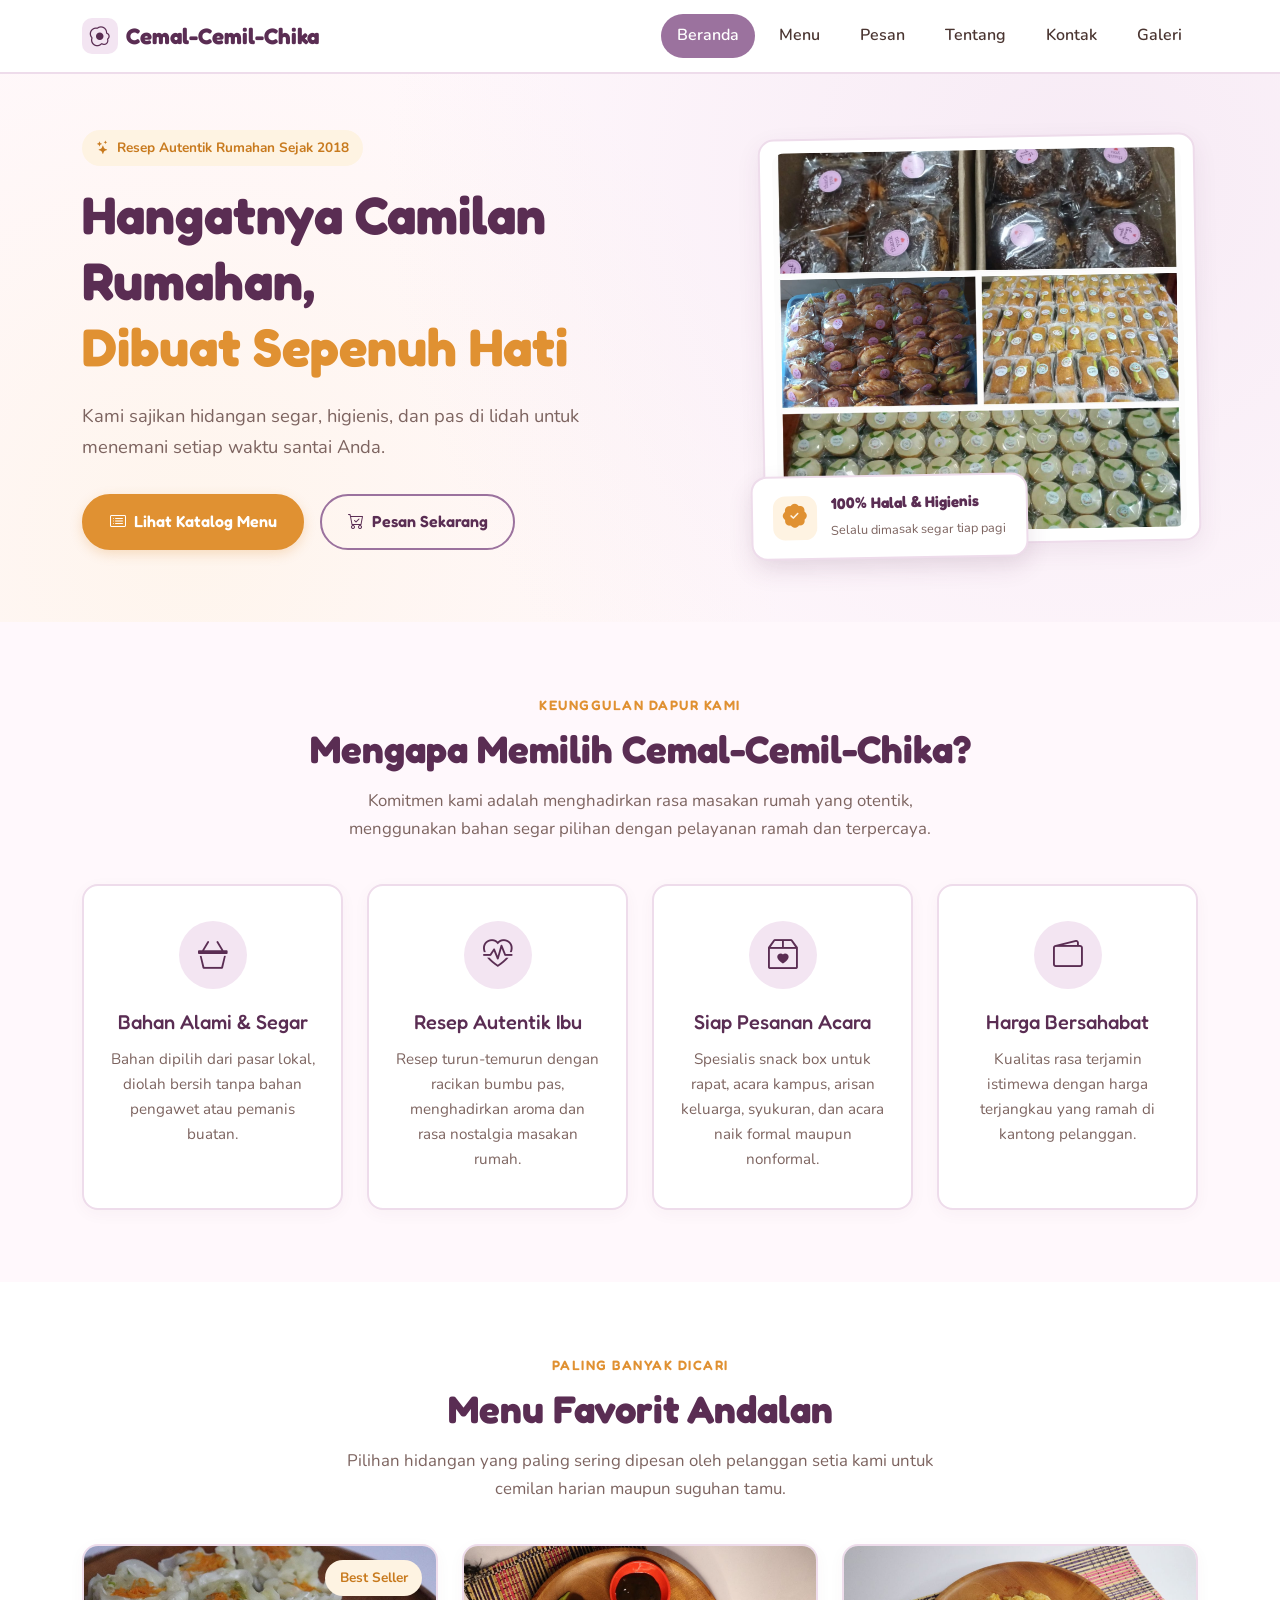
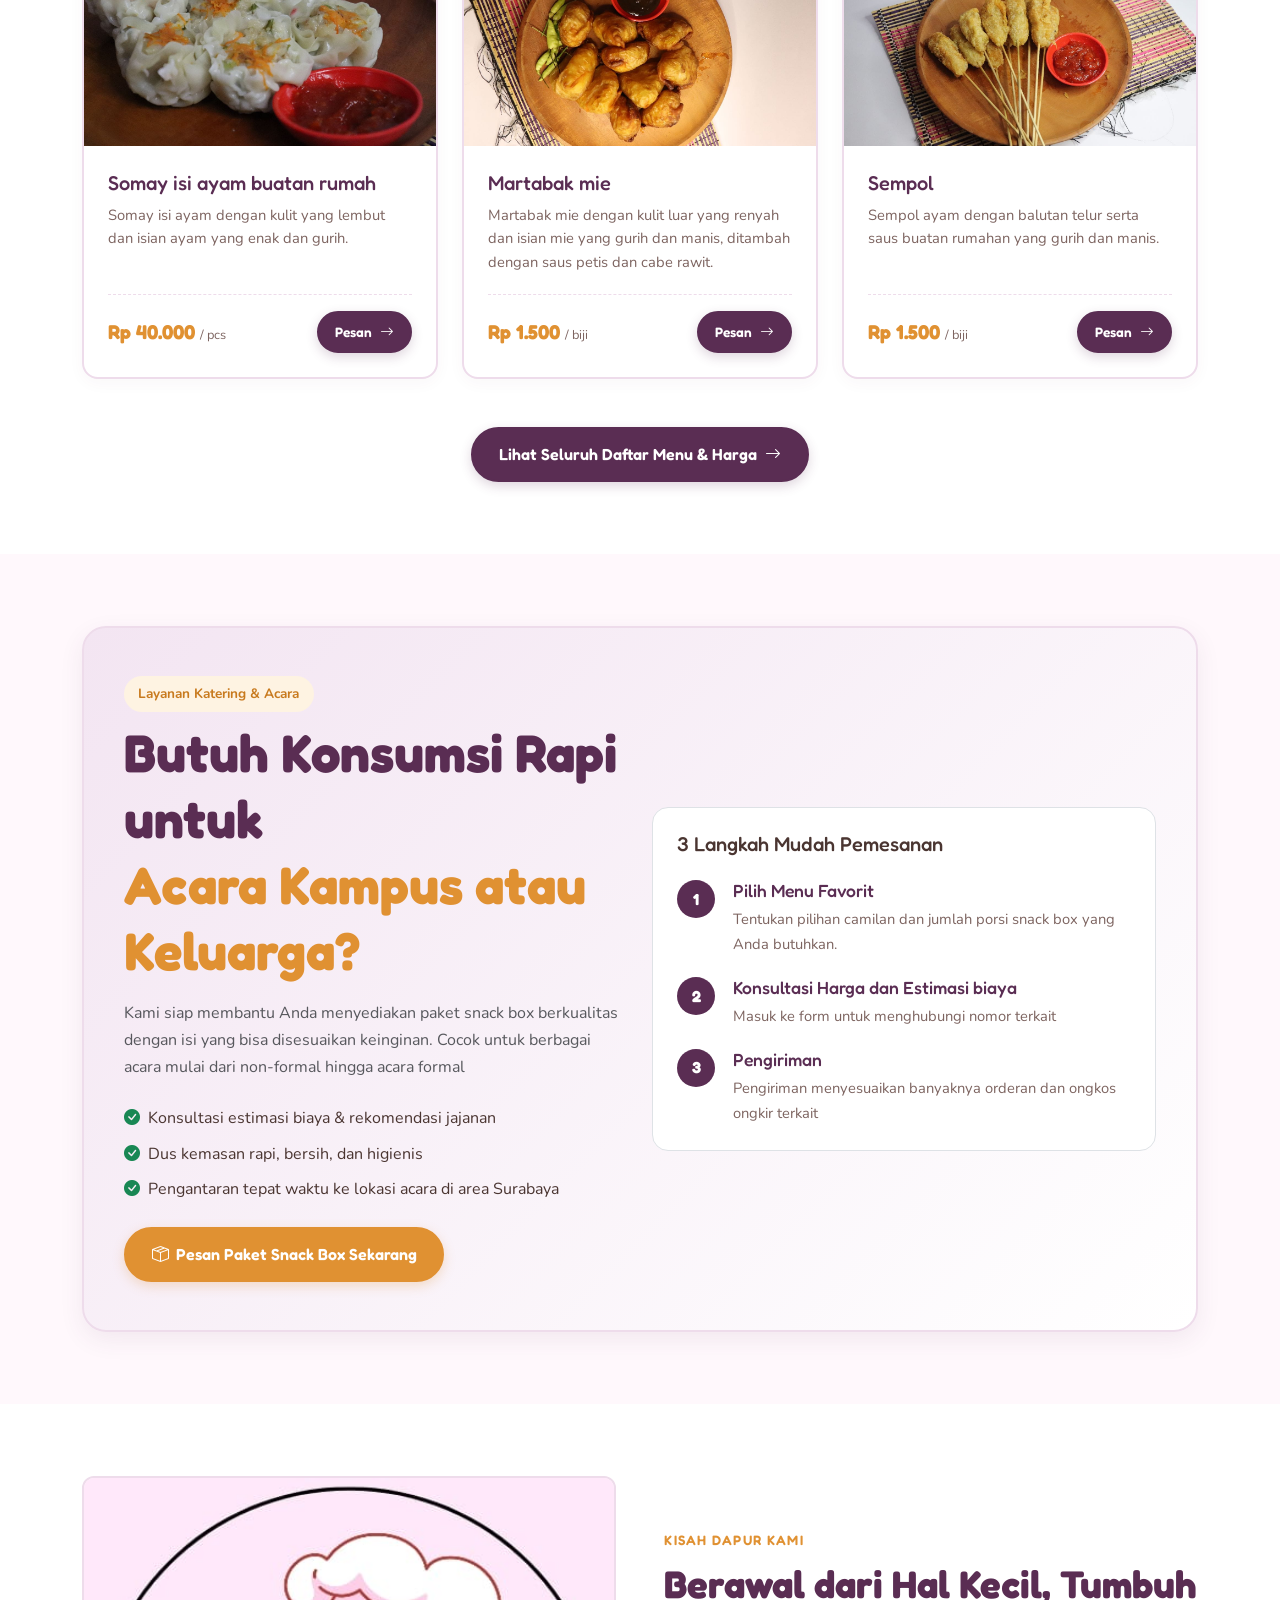
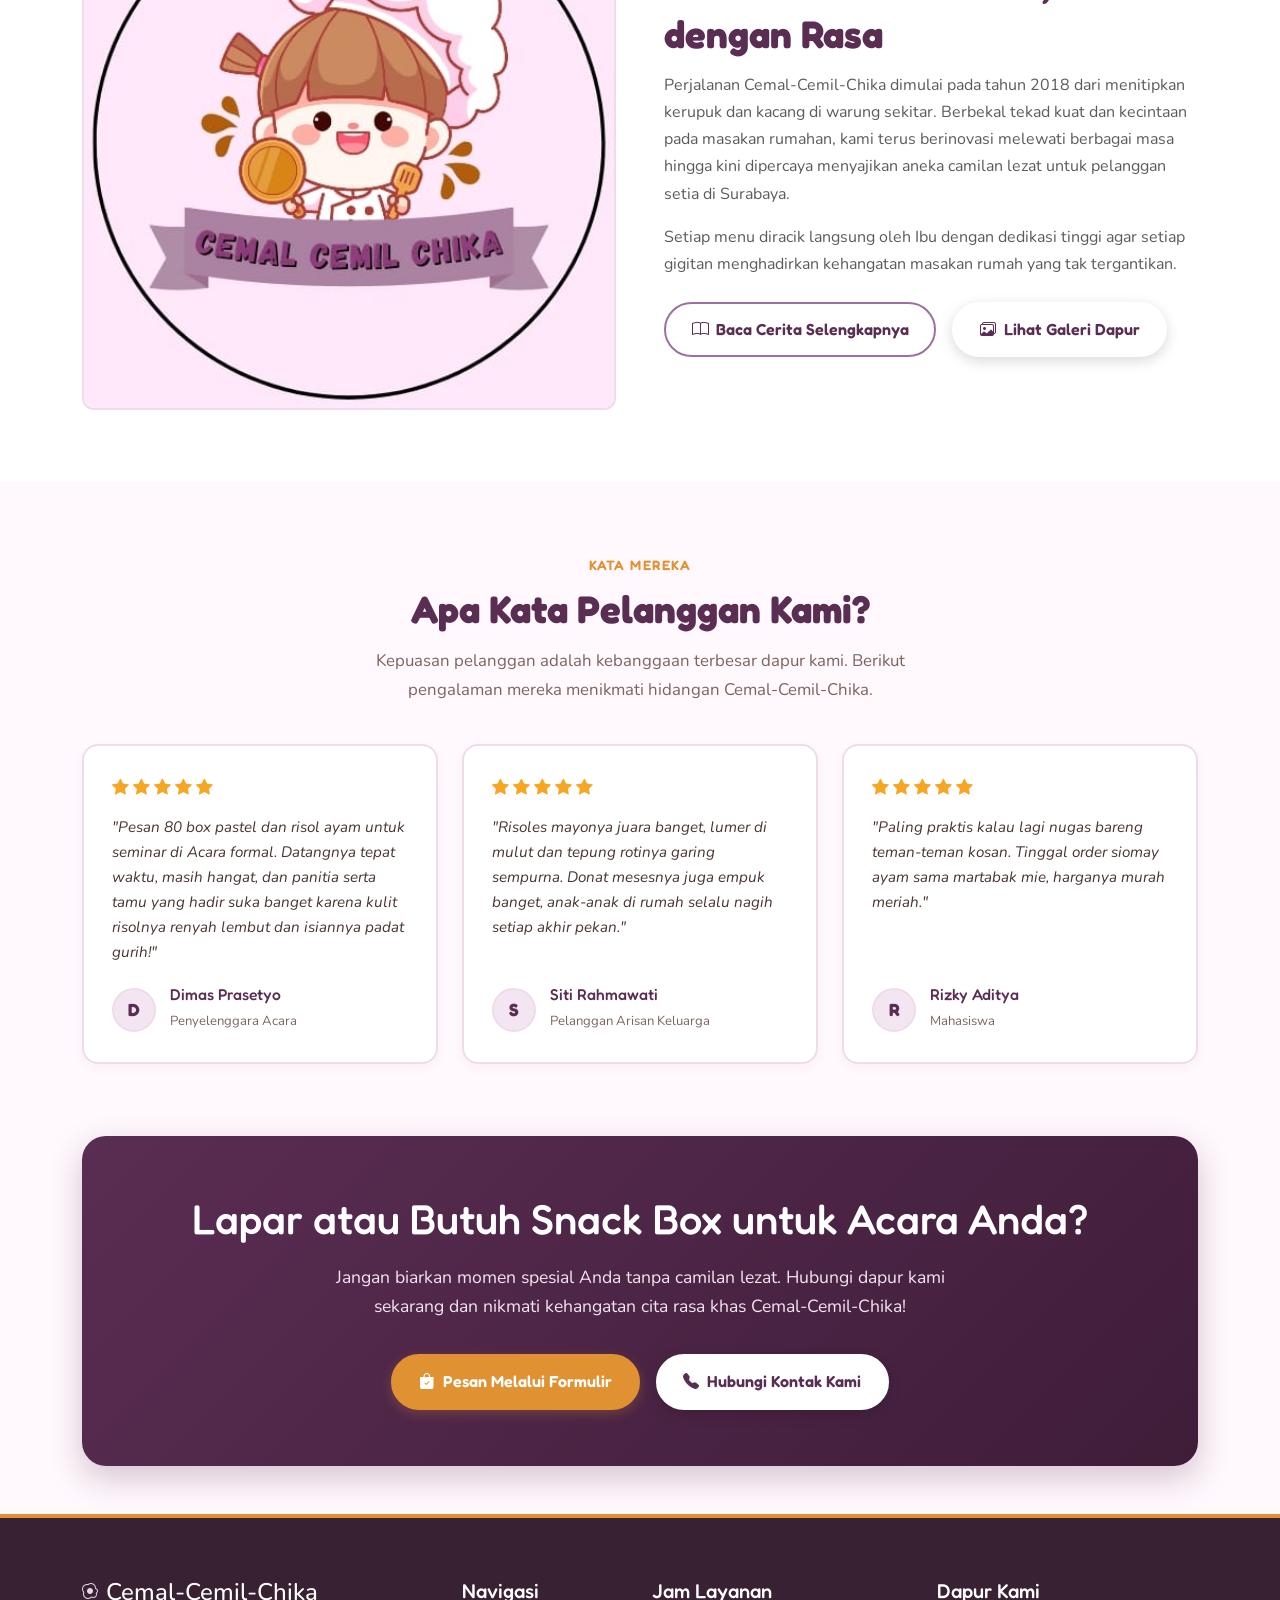
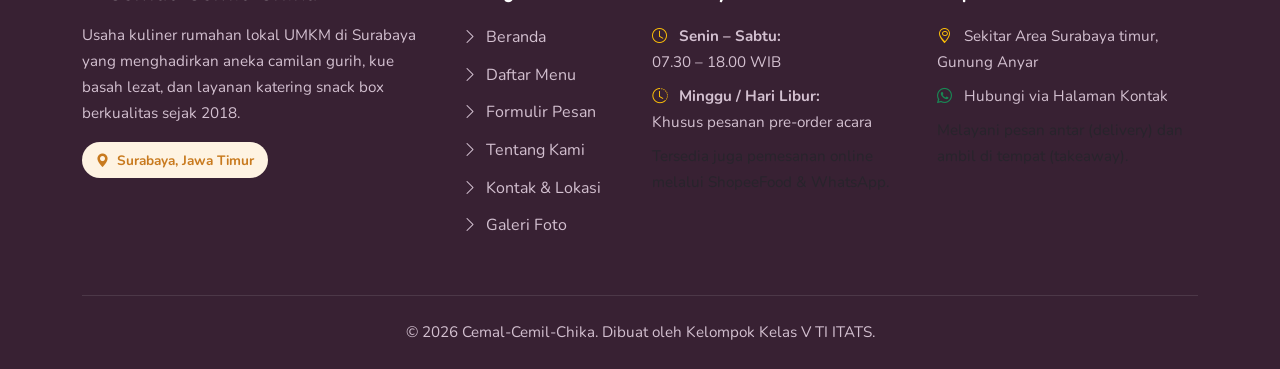
==== commit 2aca8540: "perubahan detail" ====
--- a/index.html
+++ b/index.html
@@ -1,712 +1,609 @@
 <!doctype html>
 <html lang="id">
-  <head>
-    <meta charset="UTF-8" />
-    <meta name="viewport" content="width=device-width, initial-scale=1.0" />
-    <title>
-      Beranda — Cemal-Cemil-Chika | Aneka Camilan & Makanan Rumahan Lezat
-    </title>
-    <meta
-      name="description"
-      content="Selamat datang di Cemal-Cemil-Chika. Nikmati aneka camilan gurih, kue basah manis, dan hidangan katering rumahan lezat, higienis, dan ramah di kantong mahasiswa maupun keluarga di Surabaya."
-    />
-
-    <!-- Bootstrap 5.3 CDN -->
-    <link
-      href="https://cdn.jsdelivr.net/npm/bootstrap@5.3.3/dist/css/bootstrap.min.css"
-      rel="stylesheet"
-    />
-    <!-- Bootstrap Icons CDN -->
-    <link
-      rel="stylesheet"
-      href="https://cdn.jsdelivr.net/npm/bootstrap-icons@1.11.3/font/bootstrap-icons.min.css"
-    />
-    <!-- Custom Stylesheet -->
-    <link rel="stylesheet" href="css/style.css" />
-  </head>
-
-  <body>
-    <!-- Aksesibilitas: Tautan Lewati ke Konten Utama -->
-    <a href="#konten-utama">Lewati ke konten utama</a>
-
-    <!-- Header & Navigasi -->
-    <header>
-      <nav
-        class="navbar navbar-expand-lg chika-navbar"
-        aria-label="Navigasi utama"
-      >
-        <div class="container">
-          <a class="navbar-brand fw-bold" href="index.html">
+
+<head>
+  <meta charset="UTF-8" />
+  <meta name="viewport" content="width=device-width, initial-scale=1.0" />
+  <title>
+    Beranda — Cemal-Cemil-Chika | Aneka Camilan & Makanan Rumahan Lezat
+  </title>
+  <meta name="description"
+    content="Selamat datang di Cemal-Cemil-Chika. Nikmati aneka camilan gurih, kue basah manis, dan hidangan katering rumahan lezat, higienis, dan ramah di kantong mahasiswa maupun keluarga di Surabaya." />
+
+  <!-- Bootstrap 5.3 CDN -->
+  <link href="https://cdn.jsdelivr.net/npm/bootstrap@5.3.3/dist/css/bootstrap.min.css" rel="stylesheet" />
+  <!-- Bootstrap Icons CDN -->
+  <link rel="stylesheet" href="https://cdn.jsdelivr.net/npm/bootstrap-icons@1.11.3/font/bootstrap-icons.min.css" />
+  <!-- Custom Stylesheet -->
+  <link rel="stylesheet" href="css/style.css" />
+</head>
+
+<body>
+  <!-- Aksesibilitas: Tautan Lewati ke Konten Utama -->
+  <a href="#konten-utama">Lewati ke konten utama</a>
+
+  <!-- Header & Navigasi -->
+  <header>
+    <nav class="navbar navbar-expand-lg chika-navbar" aria-label="Navigasi utama">
+      <div class="container">
+        <a class="navbar-brand fw-bold" href="index.html">
+          <span class="brand-icon"><i class="bi bi-egg-fried"></i></span>
+          <span>Cemal-Cemil-Chika</span>
+        </a>
+        <button class="navbar-toggler" type="button" data-bs-toggle="collapse" data-bs-target="#menuUtama"
+          aria-controls="menuUtama" aria-expanded="false" aria-label="Buka menu navigasi">
+          <span class="navbar-toggler-icon"></span>
+        </button>
+        <div class="collapse navbar-collapse" id="menuUtama">
+          <ul class="navbar-nav ms-auto gap-lg-2">
+            <li class="nav-item">
+              <a class="nav-link active" href="index.html" aria-current="page">Beranda</a>
+            </li>
+            <li class="nav-item">
+              <a class="nav-link" href="menu.html">Menu</a>
+            </li>
+            <li class="nav-item">
+              <a class="nav-link" href="pesan.html">Pesan</a>
+            </li>
+            <li class="nav-item">
+              <a class="nav-link" href="about.html">Tentang</a>
+            </li>
+            <li class="nav-item">
+              <a class="nav-link" href="contact.html">Kontak</a>
+            </li>
+            <li class="nav-item">
+              <a class="nav-link" href="image.html">Galeri</a>
+            </li>
+          </ul>
+        </div>
+      </div>
+    </nav>
+  </header>
+
+  <!-- Konten Utama -->
+  <main id="konten-utama">
+    <!-- 1. Hero Section -->
+    <section class="hero-section" aria-labelledby="judul-hero">
+      <div class="container">
+        <div class="row align-items-center g-5">
+          <div class="col-lg-7">
+            <span class="badge-accent mb-3">
+              <i class="bi bi-stars"></i> Resep Autentik Rumahan Sejak 2018
+            </span>
+            <h1 id="judul-hero" class="hero-title">
+              Hangatnya Camilan Rumahan,
+              <span class="text-highlight">Dibuat Sepenuh Hati</span>
+            </h1>
+            <p class="hero-lead">
+              Kami sajikan
+              hidangan segar, higienis, dan pas di lidah untuk menemani setiap
+              waktu santai Anda.
+            </p>
+            <div class="d-flex flex-wrap gap-3 hero-cta-group">
+              <a href="menu.html" class="btn-chika-accent">
+                <i class="bi bi-card-list"></i> Lihat Katalog Menu
+              </a>
+              <a href="pesan.html" class="btn-chika-outline">
+                <i class="bi bi-cart-check"></i> Pesan Sekarang
+              </a>
+            </div>
+          </div>
+          <div class="col-lg-5">
+            <figure class="hero-image-card mb-0">
+              <img src="img/dapur-cemal-cemil.jpg"
+                alt="Dokumentasi aneka ragam kue basah dan camilan hangat buatan Cemal-Cemil-Chika siap kirim"
+                width="800" height="533" loading="eager" />
+              <figcaption class="visually-hidden">
+                Koleksi kue pastel, donat cokelat meses, dan jajanan pasar
+                siap antar Cemal-Cemil-Chika
+              </figcaption>
+              <div class="hero-floating-badge">
+                <div class="badge-icon">
+                  <i class="bi bi-patch-check-fill"></i>
+                </div>
+                <div>
+                  <strong>100% Halal &amp; Higienis</strong>
+                  <small>Selalu dimasak segar tiap pagi</small>
+                </div>
+              </div>
+            </figure>
+          </div>
+        </div>
+      </div>
+    </section>
+
+    <!-- 2. Keunggulan / Value Proposition -->
+    <section class="section-padding" aria-labelledby="judul-keunggulan">
+      <div class="container">
+        <div class="text-center">
+          <span class="section-tag">Keunggulan Dapur Kami</span>
+          <h2 id="judul-keunggulan" class="section-title">
+            Mengapa Memilih Cemal-Cemil-Chika?
+          </h2>
+          <p class="section-desc">
+            Komitmen kami adalah menghadirkan rasa masakan rumah yang otentik,
+            menggunakan bahan segar pilihan dengan pelayanan ramah dan
+            terpercaya.
+          </p>
+        </div>
+
+        <div class="row g-4">
+          <div class="col-md-6 col-lg-3">
+            <article class="feature-card">
+              <div class="feature-icon-bubble">
+                <i class="bi bi-basket3"></i>
+              </div>
+              <h3>Bahan Alami &amp; Segar</h3>
+              <p>
+                Bahan dipilih dari pasar lokal, diolah bersih tanpa
+                bahan pengawet atau pemanis buatan.
+              </p>
+            </article>
+          </div>
+
+          <div class="col-md-6 col-lg-3">
+            <article class="feature-card">
+              <div class="feature-icon-bubble">
+                <i class="bi bi-heart-pulse"></i>
+              </div>
+              <h3>Resep Autentik Ibu</h3>
+              <p>
+                Resep turun-temurun dengan racikan bumbu pas, menghadirkan
+                aroma dan rasa nostalgia masakan rumah.
+              </p>
+            </article>
+          </div>
+
+          <div class="col-md-6 col-lg-3">
+            <article class="feature-card">
+              <div class="feature-icon-bubble">
+                <i class="bi bi-box2-heart"></i>
+              </div>
+              <h3>Siap Pesanan Acara</h3>
+              <p>
+                Spesialis snack box untuk rapat, acara kampus, arisan
+                keluarga, syukuran, dan acara naik formal maupun nonformal.
+              </p>
+            </article>
+          </div>
+
+          <div class="col-md-6 col-lg-3">
+            <article class="feature-card">
+              <div class="feature-icon-bubble">
+                <i class="bi bi-wallet2"></i>
+              </div>
+              <h3>Harga Bersahabat</h3>
+              <p>
+                Kualitas rasa terjamin istimewa dengan harga terjangkau yang
+                ramah di kantong pelanggan.
+              </p>
+            </article>
+          </div>
+        </div>
+      </div>
+    </section>
+
+    <!-- 3. Menu Favorit Pilihan Pelanggan -->
+    <section class="section-padding bg-white" aria-labelledby="judul-menu-favorit">
+      <div class="container">
+        <div class="text-center">
+          <span class="section-tag">Paling Banyak Dicari</span>
+          <h2 id="judul-menu-favorit" class="section-title">
+            Menu Favorit Andalan
+          </h2>
+          <p class="section-desc">
+            Pilihan hidangan yang paling sering dipesan oleh pelanggan setia
+            kami untuk cemilan harian maupun suguhan tamu.
+          </p>
+        </div>
+
+                <div class="row g-4">
+          <!-- Item 1: Somay Ayam -->
+          <div class="col-md-6 col-lg-4">
+            <article class="menu-card">
+              <div class="menu-card-visual">
+                <img src="img/somay-ayam.jpeg" alt="Somay isi ayam buatan rumah" class="food-avatar" width="400" height="300" loading="lazy" />
+                <span class="badge-accent card-tag">Best Seller</span>
+              </div>
+              <div class="menu-card-body">
+                <h3 class="menu-card-title">
+                  Somay isi ayam buatan rumah
+                </h3>
+                <p class="menu-card-desc">
+                  Somay isi ayam dengan kulit yang lembut dan isian ayam yang enak dan gurih.
+                </p>
+                <div class="menu-card-footer">
+                  <div class="menu-price">Rp 40.000 <span>/ pcs</span></div>
+                  <a href="pesan.html" class="btn-chika-primary btn-card-order" aria-label="Pesan Somay Ayam">
+                    Pesan <i class="bi bi-arrow-right"></i>
+                  </a>
+                </div>
+              </div>
+            </article>
+          </div>
+
+          <!-- Item 2: Martabak Mie -->
+          <div class="col-md-6 col-lg-4">
+            <article class="menu-card">
+              <div class="menu-card-visual">
+                <img src="img/martabak.jpeg" alt="Martabak mie renyah gurih" class="food-avatar" width="400" height="300" loading="lazy" />
+              </div>
+              <div class="menu-card-body">
+                <h3 class="menu-card-title">Martabak mie</h3>
+                <p class="menu-card-desc">
+                  Martabak mie dengan kulit luar yang renyah dan isian mie yang gurih dan manis, ditambah dengan saus petis dan cabe rawit.
+                </p>
+                <div class="menu-card-footer">
+                  <div class="menu-price">Rp 1.500 <span>/ biji</span></div>
+                  <a href="pesan.html" class="btn-chika-primary btn-card-order" aria-label="Pesan Martabak Mie">
+                    Pesan <i class="bi bi-arrow-right"></i>
+                  </a>
+                </div>
+              </div>
+            </article>
+          </div>
+
+          <!-- Item 3: Sempol Ayam -->
+          <div class="col-md-6 col-lg-4">
+            <article class="menu-card">
+              <div class="menu-card-visual">
+                <img src="img/sempol.jpeg" alt="Sempol ayam balut telur" class="food-avatar" width="400" height="300" loading="lazy" />
+              </div>
+              <div class="menu-card-body">
+                <h3 class="menu-card-title">Sempol</h3>
+                <p class="menu-card-desc">
+                  Sempol ayam dengan balutan telur serta saus buatan rumahan yang gurih dan manis.
+                </p>
+                <div class="menu-card-footer">
+                  <div class="menu-price">Rp 1.500 <span>/ biji</span></div>
+                  <a href="pesan.html" class="btn-chika-primary btn-card-order" aria-label="Pesan Sempol Ayam">
+                    Pesan <i class="bi bi-arrow-right"></i>
+                  </a>
+                </div>
+              </div>
+            </article>
+          </div>
+        </div>
+
+        <div class="text-center mt-5">
+          <a href="menu.html" class="btn-chika-primary">
+            Lihat Seluruh Daftar Menu &amp; Harga
+            <i class="bi bi-arrow-right"></i>
+          </a>
+        </div>
+      </div>
+    </section>
+
+    <!-- 4. Layanan Snack Box & Katering Acara -->
+    <section class="section-padding" aria-labelledby="judul-layanan-acara">
+      <div class="container">
+        <div class="catering-banner">
+          <div class="row align-items-center g-4">
+            <div class="col-lg-6">
+              <span class="badge-accent mb-2">Layanan Katering &amp; Acara</span>
+              <h2 id="judul-layanan-acara" class="hero-title mb-3">
+                Butuh Konsumsi Rapi untuk
+                <span class="text-highlight">Acara Kampus atau Keluarga?</span>
+              </h2>
+              <p class="text-muted mb-4">
+                Kami siap membantu Anda menyediakan paket snack box
+                berkualitas dengan isi yang bisa disesuaikan keinginan. Cocok
+                untuk berbagai acara mulai dari non-formal hingga
+                acara formal
+                </p>
+              <ul class="list-unstyled d-flex flex-column gap-2 mb-4">
+                <li class="d-flex align-items-center gap-2">
+                  <i class="bi bi-check-circle-fill text-success"></i>
+                  <span>Konsultasi estimasi biaya &amp; rekomendasi jajanan</span>
+                </li>
+                <li class="d-flex align-items-center gap-2">
+                  <i class="bi bi-check-circle-fill text-success"></i>
+                  <span>Dus kemasan rapi, bersih, dan higienis</span>
+                </li>
+                <li class="d-flex align-items-center gap-2">
+                  <i class="bi bi-check-circle-fill text-success"></i>
+                  <span>Pengantaran tepat waktu ke lokasi acara di area Surabaya</span>
+                </li>
+              </ul>
+              <a href="pesan.html" class="btn-chika-accent">
+                <i class="bi bi-box-seam"></i> Pesan Paket Snack Box Sekarang
+              </a>
+            </div>
+
+            <div class="col-lg-6">
+              <div class="bg-white p-4 rounded-4 border">
+                <h3 class="h5 mb-4 text-primary-dark">
+                  3 Langkah Mudah Pemesanan
+                </h3>
+
+                <div class="step-box">
+                  <div class="step-num">1</div>
+                  <div class="step-content">
+                    <h4>Pilih Menu Favorit</h4>
+                    <p>
+                      Tentukan pilihan camilan dan jumlah porsi snack box yang
+                      Anda butuhkan.
+                    </p>
+                  </div>
+                </div>
+
+                <div class="step-box">
+                  <div class="step-num">2</div>
+                  <div class="step-content">
+                    <h4>Konsultasi Harga dan Estimasi biaya</h4>
+                    <p>
+                      Masuk ke form untuk menghubungi nomor terkait
+                    </p>
+                  </div>
+                </div>
+
+                <div class="step-box mb-0">
+                  <div class="step-num">3</div>
+                  <div class="step-content">
+                    <h4>Pengiriman</h4>
+                    <p>
+                      Pengiriman menyesuaikan banyaknya orderan dan ongkos ongkir terkait
+                    </p>
+                  </div>
+                </div>
+              </div>
+            </div>
+          </div>
+        </div>
+      </div>
+    </section>
+
+    <!-- 5. Sekilas Tentang Kami (Teaser Kisah Dapur) -->
+    <section class="section-padding bg-white" aria-labelledby="judul-tentang-kami">
+      <div class="container">
+        <div class="row align-items-center g-5">
+          <div class="col-lg-6">
+            <div class="story-img-container">
+              <img src="img/Logo.jpeg"
+                alt="Suasana penyiapan dan packing aneka kue camilan di dapur Cemal-Cemil-Chika" width="800"
+                height="533" loading="lazy" />
+            </div>
+          </div>
+          <div class="col-lg-6">
+            <span class="section-tag">Kisah Dapur Kami</span>
+            <h2 id="judul-tentang-kami" class="section-title">
+              Berawal dari Hal Kecil, Tumbuh dengan Rasa
+            </h2>
+            <p class="text-muted mb-3">
+              Perjalanan Cemal-Cemil-Chika dimulai pada tahun 2018 dari
+              menitipkan kerupuk dan kacang di warung sekitar. Berbekal tekad
+              kuat dan kecintaan pada masakan rumahan, kami terus berinovasi
+              melewati berbagai masa hingga kini dipercaya menyajikan aneka
+              camilan lezat untuk pelanggan setia di Surabaya.
+            </p>
+            <p class="text-muted mb-4">
+              Setiap menu diracik langsung oleh Ibu dengan dedikasi tinggi
+              agar setiap gigitan menghadirkan kehangatan masakan rumah yang
+              tak tergantikan.
+            </p>
+            <div class="d-flex gap-3">
+              <a href="about.html" class="btn-chika-outline">
+                <i class="bi bi-book"></i> Baca Cerita Selengkapnya
+              </a>
+              <a href="image.html" class="btn-chika-light">
+                <i class="bi bi-images"></i> Lihat Galeri Dapur
+              </a>
+            </div>
+          </div>
+        </div>
+      </div>
+    </section>
+
+    <!-- 6. Testimoni Pelanggan -->
+    <section class="section-padding" aria-labelledby="judul-testimoni">
+      <div class="container">
+        <div class="text-center">
+          <span class="section-tag">Kata Mereka</span>
+          <h2 id="judul-testimoni" class="section-title">
+            Apa Kata Pelanggan Kami?
+          </h2>
+          <p class="section-desc">
+            Kepuasan pelanggan adalah kebanggaan terbesar dapur kami. Berikut
+            pengalaman mereka menikmati hidangan Cemal-Cemil-Chika.
+          </p>
+        </div>
+
+        <div class="row g-4">
+          <div class="col-md-6 col-lg-4">
+            <article class="testimonial-card">
+              <div>
+                <div class="testimonial-stars" aria-label="Rating 5 dari 5 bintang">
+                  <i class="bi bi-star-fill"></i>
+                  <i class="bi bi-star-fill"></i>
+                  <i class="bi bi-star-fill"></i>
+                  <i class="bi bi-star-fill"></i>
+                  <i class="bi bi-star-fill"></i>
+                </div>
+                <p class="testimonial-text">
+                  "Pesan 80 box pastel dan risol ayam untuk seminar di
+                  Acara formal. Datangnya tepat waktu, masih hangat, dan panitia serta tamu
+                  yang hadir
+                  suka banget karena kulit risolnya renyah lembut dan isiannya padat
+                  gurih!"
+                </p>
+              </div>
+              <div class="testimonial-author">
+                <div class="author-avatar">D</div>
+                <div class="author-info">
+                  <h4>Dimas Prasetyo</h4>
+                  <span>Penyelenggara Acara</span>
+                </div>
+              </div>
+            </article>
+          </div>
+
+          <div class="col-md-6 col-lg-4">
+            <article class="testimonial-card">
+              <div>
+                <div class="testimonial-stars" aria-label="Rating 5 dari 5 bintang">
+                  <i class="bi bi-star-fill"></i>
+                  <i class="bi bi-star-fill"></i>
+                  <i class="bi bi-star-fill"></i>
+                  <i class="bi bi-star-fill"></i>
+                  <i class="bi bi-star-fill"></i>
+                </div>
+                <p class="testimonial-text">
+                  "Risoles mayonya juara banget, lumer di mulut dan tepung
+                  rotinya garing sempurna. Donat mesesnya juga empuk banget,
+                  anak-anak di rumah selalu nagih setiap akhir pekan."
+                </p>
+              </div>
+              <div class="testimonial-author">
+                <div class="author-avatar">S</div>
+                <div class="author-info">
+                  <h4>Siti Rahmawati</h4>
+                  <span>Pelanggan Arisan Keluarga</span>
+                </div>
+              </div>
+            </article>
+          </div>
+
+          <div class="col-md-6 col-lg-4">
+            <article class="testimonial-card">
+              <div>
+                <div class="testimonial-stars" aria-label="Rating 5 dari 5 bintang">
+                  <i class="bi bi-star-fill"></i>
+                  <i class="bi bi-star-fill"></i>
+                  <i class="bi bi-star-fill"></i>
+                  <i class="bi bi-star-fill"></i>
+                  <i class="bi bi-star-fill"></i>
+                </div>
+                <p class="testimonial-text">
+                  "Paling praktis kalau lagi nugas bareng teman-teman kosan.
+                  Tinggal order siomay ayam sama martabak mie, harganya murah
+                  meriah."
+                </p>
+              </div>
+              <div class="testimonial-author">
+                <div class="author-avatar">R</div>
+                <div class="author-info">
+                  <h4>Rizky Aditya</h4>
+                  <span>Mahasiswa</span>
+                </div>
+              </div>
+            </article>
+          </div>
+        </div>
+      </div>
+    </section>
+
+    <!-- 7. Call To Action (CTA) Section -->
+    <section class="container pb-5" aria-labelledby="judul-cta">
+      <div class="cta-box">
+        <h2 id="judul-cta">Lapar atau Butuh Snack Box untuk Acara Anda?</h2>
+        <p>
+          Jangan biarkan momen spesial Anda tanpa camilan lezat. Hubungi dapur
+          kami sekarang dan nikmati kehangatan cita rasa khas
+          Cemal-Cemil-Chika!
+        </p>
+        <div class="d-flex flex-wrap justify-content-center gap-3">
+          <a href="pesan.html" class="btn-chika-accent">
+            <i class="bi bi-bag-check-fill"></i> Pesan Melalui Formulir
+          </a>
+          <a href="contact.html" class="btn-chika-light">
+            <i class="bi bi-telephone-fill"></i> Hubungi Kontak Kami
+          </a>
+        </div>
+      </div>
+    </section>
+  </main>
+
+  <!-- Footer -->
+  <footer class="chika-footer">
+    <div class="container">
+      <div class="row g-4 justify-content-between">
+        <!-- Kolom 1: Profil Usaha -->
+        <div class="col-lg-4 col-md-6">
+          <div class="d-flex align-items-center gap-2 mb-3">
             <span class="brand-icon"><i class="bi bi-egg-fried"></i></span>
-            <span>Cemal-Cemil-Chika</span>
-          </a>
-          <button
-            class="navbar-toggler"
-            type="button"
-            data-bs-toggle="collapse"
-            data-bs-target="#menuUtama"
-            aria-controls="menuUtama"
-            aria-expanded="false"
-            aria-label="Buka menu navigasi"
-          >
-            <span class="navbar-toggler-icon"></span>
-          </button>
-          <div class="collapse navbar-collapse" id="menuUtama">
-            <ul class="navbar-nav ms-auto gap-lg-2">
-              <li class="nav-item">
-                <a class="nav-link active" href="index.html" aria-current="page"
-                  >Beranda</a
-                >
-              </li>
-              <li class="nav-item">
-                <a class="nav-link" href="menu.html">Menu</a>
-              </li>
-              <li class="nav-item">
-                <a class="nav-link" href="pesan.html">Pesan</a>
-              </li>
-              <li class="nav-item">
-                <a class="nav-link" href="about.html">Tentang</a>
-              </li>
-              <li class="nav-item">
-                <a class="nav-link" href="contact.html">Kontak</a>
-              </li>
-              <li class="nav-item">
-                <a class="nav-link" href="image.html">Galeri</a>
-              </li>
-            </ul>
-          </div>
-        </div>
-      </nav>
-    </header>
-
-    <!-- Konten Utama -->
-    <main id="konten-utama">
-      <!-- 1. Hero Section -->
-      <section class="hero-section" aria-labelledby="judul-hero">
-        <div class="container">
-          <div class="row align-items-center g-5">
-            <div class="col-lg-7">
-              <span class="badge-accent mb-3">
-                <i class="bi bi-stars"></i> Resep Autentik Rumahan Sejak 2018
-              </span>
-              <h1 id="judul-hero" class="hero-title">
-                Hangatnya Camilan Rumahan,
-                <span class="text-highlight">Dibuat Sepenuh Hati</span>
-              </h1>
-              <p class="hero-lead">
-                Dari pastel renyah isi sayur ayam, risoles lembut lumer, hingga
-                aneka kue basah dan paket snack box katering. Kami sajikan
-                hidangan segar, higienis, dan pas di lidah untuk menemani setiap
-                waktu santai Anda.
-              </p>
-              <div class="d-flex flex-wrap gap-3 hero-cta-group">
-                <a href="menu.html" class="btn-chika-accent">
-                  <i class="bi bi-card-list"></i> Lihat Katalog Menu
-                </a>
-                <a href="pesan.html" class="btn-chika-outline">
-                  <i class="bi bi-cart-check"></i> Pesan Sekarang
-                </a>
-              </div>
-            </div>
-            <div class="col-lg-5">
-              <figure class="hero-image-card mb-0">
-                <img
-                  src="img/dapur-cemal-cemil.jpg"
-                  alt="Dokumentasi aneka ragam kue basah dan camilan hangat buatan Cemal-Cemil-Chika siap kirim"
-                  width="800"
-                  height="533"
-                  loading="eager"
-                />
-                <figcaption class="visually-hidden">
-                  Koleksi kue pastel, donat cokelat meses, dan jajanan pasar
-                  siap antar Cemal-Cemil-Chika
-                </figcaption>
-                <div class="hero-floating-badge">
-                  <div class="badge-icon">
-                    <i class="bi bi-patch-check-fill"></i>
-                  </div>
-                  <div>
-                    <strong>100% Halal &amp; Higienis</strong>
-                    <small>Selalu dimasak segar tiap pagi</small>
-                  </div>
-                </div>
-              </figure>
-            </div>
-          </div>
-        </div>
-      </section>
-
-      <!-- 2. Keunggulan / Value Proposition -->
-      <section class="section-padding" aria-labelledby="judul-keunggulan">
-        <div class="container">
-          <div class="text-center">
-            <span class="section-tag">Keunggulan Dapur Kami</span>
-            <h2 id="judul-keunggulan" class="section-title">
-              Mengapa Memilih Cemal-Cemil-Chika?
-            </h2>
-            <p class="section-desc">
-              Komitmen kami adalah menghadirkan rasa masakan rumah yang otentik,
-              menggunakan bahan segar pilihan dengan pelayanan ramah dan
-              terpercaya.
-            </p>
-          </div>
-
-          <div class="row g-4">
-            <div class="col-md-6 col-lg-3">
-              <article class="feature-card">
-                <div class="feature-icon-bubble">
-                  <i class="bi bi-basket3"></i>
-                </div>
-                <h3>Bahan Alami &amp; Segar</h3>
-                <p>
-                  Dipilih setiap subuh dari pasar lokal, diolah bersih tanpa
-                  bahan pengawet atau pemanis buatan.
-                </p>
-              </article>
-            </div>
-
-            <div class="col-md-6 col-lg-3">
-              <article class="feature-card">
-                <div class="feature-icon-bubble">
-                  <i class="bi bi-heart-pulse"></i>
-                </div>
-                <h3>Resep Autentik Ibu</h3>
-                <p>
-                  Resep turun-temurun dengan racikan bumbu pas, menghadirkan
-                  aroma dan rasa nostalgia masakan rumah.
-                </p>
-              </article>
-            </div>
-
-            <div class="col-md-6 col-lg-3">
-              <article class="feature-card">
-                <div class="feature-icon-bubble">
-                  <i class="bi bi-box2-heart"></i>
-                </div>
-                <h3>Siap Pesanan Acara</h3>
-                <p>
-                  Spesialis snack box untuk rapat, seminar kampus, arisan
-                  keluarga, syukuran, dan acara instansi.
-                </p>
-              </article>
-            </div>
-
-            <div class="col-md-6 col-lg-3">
-              <article class="feature-card">
-                <div class="feature-icon-bubble">
-                  <i class="bi bi-wallet2"></i>
-                </div>
-                <h3>Harga Bersahabat</h3>
-                <p>
-                  Kualitas rasa terjamin istimewa dengan harga terjangkau yang
-                  ramah di kantong mahasiswa.
-                </p>
-              </article>
-            </div>
-          </div>
-        </div>
-      </section>
-
-      <!-- 3. Menu Favorit Pilihan Pelanggan -->
-      <section
-        class="section-padding bg-white"
-        aria-labelledby="judul-menu-favorit"
-      >
-        <div class="container">
-          <div class="text-center">
-            <span class="section-tag">Paling Banyak Dicari</span>
-            <h2 id="judul-menu-favorit" class="section-title">
-              Menu Favorit Andalan
-            </h2>
-            <p class="section-desc">
-              Pilihan hidangan yang paling sering dipesan oleh pelanggan setia
-              kami untuk cemilan harian maupun suguhan tamu.
-            </p>
-          </div>
-
-          <div class="row g-4">
-            <!-- Item 1: Pastel Goreng Renyah -->
-            <div class="col-md-6 col-lg-4">
-              <article class="menu-card">
-                <div class="menu-card-visual">
-                  <span
-                    class="food-avatar"
-                    role="img"
-                    aria-label="Pastel Goreng"
-                    >🥟</span
-                  >
-                  <span class="badge-accent card-tag">Best Seller</span>
-                </div>
-                <div class="menu-card-body">
-                  <h3 class="menu-card-title">
-                    Pastel Spesial Ayam &amp; Sayur
-                  </h3>
-                  <p class="menu-card-desc">
-                    Kulit renyah berlapis dengan isian bihun lembut, wortel
-                    manis, suwiran ayam gurih, dan irisan telur. Dilengkapi cabe
-                    rawit segar.
-                  </p>
-                  <div class="menu-card-footer">
-                    <div class="menu-price">Rp 3.500 <span>/ pcs</span></div>
-                    <a
-                      href="pesan.html"
-                      class="btn-chika-primary btn-card-order"
-                      aria-label="Pesan Pastel Spesial"
-                    >
-                      Pesan <i class="bi bi-arrow-right"></i>
-                    </a>
-                  </div>
-                </div>
-              </article>
-            </div>
-
-            <!-- Item 2: Risoles Ragout Mayo -->
-            <div class="col-md-6 col-lg-4">
-              <article class="menu-card">
-                <div class="menu-card-visual">
-                  <span class="food-avatar" role="img" aria-label="Risoles Mayo"
-                    >🌯</span
-                  >
-                  <span class="badge-chika card-tag">Favorit Acara</span>
-                </div>
-                <div class="menu-card-body">
-                  <h3 class="menu-card-title">Risoles Ragout &amp; Mayo</h3>
-                  <p class="menu-card-desc">
-                    Balutan kulit tipis lembut berlapis tepung roti keemasan.
-                    Isian krim ragout gurih lumer berpadu saus mayones dan sosis
-                    lezat.
-                  </p>
-                  <div class="menu-card-footer">
-                    <div class="menu-price">Rp 4.000 <span>/ pcs</span></div>
-                    <a
-                      href="pesan.html"
-                      class="btn-chika-primary btn-card-order"
-                      aria-label="Pesan Risoles Ragout Mayo"
-                    >
-                      Pesan <i class="bi bi-arrow-right"></i>
-                    </a>
-                  </div>
-                </div>
-              </article>
-            </div>
-
-            <!-- Item 3: Kue Lumpur Kentang Pandan -->
-            <div class="col-md-6 col-lg-4">
-              <article class="menu-card">
-                <div class="menu-card-visual">
-                  <span
-                    class="food-avatar"
-                    role="img"
-                    aria-label="Kue Lumpur Kentang"
-                    >🥞</span
-                  >
-                  <span class="badge-accent card-tag">Kue Tradisional</span>
-                </div>
-                <div class="menu-card-body">
-                  <h3 class="menu-card-title">Kue Lumpur Kentang Pandan</h3>
-                  <p class="menu-card-desc">
-                    Kue basah legendaris bertekstur lembut meleleh di mulut
-                    dengan aroma pandan wangi serta topping daun pandan dan
-                    kismis manis.
-                  </p>
-                  <div class="menu-card-footer">
-                    <div class="menu-price">Rp 3.500 <span>/ pcs</span></div>
-                    <a
-                      href="pesan.html"
-                      class="btn-chika-primary btn-card-order"
-                      aria-label="Pesan Kue Lumpur Kentang"
-                    >
-                      Pesan <i class="bi bi-arrow-right"></i>
-                    </a>
-                  </div>
-                </div>
-              </article>
-            </div>
-          </div>
-
-          <div class="text-center mt-5">
-            <a href="menu.html" class="btn-chika-primary">
-              Lihat Seluruh Daftar Menu &amp; Harga
-              <i class="bi bi-arrow-right"></i>
-            </a>
-          </div>
-        </div>
-      </section>
-
-      <!-- 4. Layanan Snack Box & Katering Acara -->
-      <section class="section-padding" aria-labelledby="judul-layanan-acara">
-        <div class="container">
-          <div class="catering-banner">
-            <div class="row align-items-center g-4">
-              <div class="col-lg-6">
-                <span class="badge-accent mb-2"
-                  >Layanan Katering &amp; Acara</span
-                >
-                <h2
-                  id="judul-layanan-acara"
-                  class="hero-title mb-3"
-                  style="font-size: 2.1rem"
-                >
-                  Butuh Konsumsi Rapi untuk
-                  <span class="text-highlight"
-                    >Acara Kampus atau Keluarga?</span
-                  >
-                </h2>
-                <p class="text-muted mb-4">
-                  Kami siap membantu Anda menyediakan paket snack box
-                  berkualitas dengan isi yang bisa disesuaikan keinginan. Cocok
-                  untuk seminar ITATS, rapat himpunan, arisan keluarga, hingga
-                  pengajian.
-                </p>
-                <ul class="list-unstyled d-flex flex-column gap-2 mb-4">
-                  <li class="d-flex align-items-center gap-2">
-                    <i class="bi bi-check-circle-fill text-success"></i>
-                    <span>Kombinasi kue manis &amp; gurih sesuai anggaran</span>
-                  </li>
-                  <li class="d-flex align-items-center gap-2">
-                    <i class="bi bi-check-circle-fill text-success"></i>
-                    <span>Dus kemasan rapi, bersih, dan higienis</span>
-                  </li>
-                  <li class="d-flex align-items-center gap-2">
-                    <i class="bi bi-check-circle-fill text-success"></i>
-                    <span
-                      >Pengantaran tepat waktu ke lokasi acara di Surabaya</span
-                    >
-                  </li>
-                </ul>
-                <a href="pesan.html" class="btn-chika-accent">
-                  <i class="bi bi-box-seam"></i> Pesan Paket Snack Box Sekarang
-                </a>
-              </div>
-
-              <div class="col-lg-6">
-                <div class="bg-white p-4 rounded-4 border">
-                  <h3 class="h5 mb-4 text-primary-dark">
-                    3 Langkah Mudah Pemesanan
-                  </h3>
-
-                  <div class="step-box">
-                    <div class="step-num">1</div>
-                    <div class="step-content">
-                      <h4>Pilih Menu Favorit</h4>
-                      <p>
-                        Tentukan pilihan camilan dan jumlah porsi snack box yang
-                        Anda butuhkan.
-                      </p>
-                    </div>
-                  </div>
-
-                  <div class="step-box">
-                    <div class="step-num">2</div>
-                    <div class="step-content">
-                      <h4>Isi Form Pemesanan</h4>
-                      <p>
-                        Masukkan tanggal acara, alamat tujuan pengiriman, dan
-                        catatan khusus pesanan.
-                      </p>
-                    </div>
-                  </div>
-
-                  <div class="step-box mb-0">
-                    <div class="step-num">3</div>
-                    <div class="step-content">
-                      <h4>Pesanan Diantar Fresh</h4>
-                      <p>
-                        Dapur kami memasak fresh sebelum jam acara dan
-                        mengantarkannya tepat waktu.
-                      </p>
-                    </div>
-                  </div>
-                </div>
-              </div>
-            </div>
-          </div>
-        </div>
-      </section>
-
-      <!-- 5. Sekilas Tentang Kami (Teaser Kisah Dapur) -->
-      <section
-        class="section-padding bg-white"
-        aria-labelledby="judul-tentang-kami"
-      >
-        <div class="container">
-          <div class="row align-items-center g-5">
-            <div class="col-lg-6">
-              <div class="story-img-container">
-                <img
-                  src="img/dapur-cemal-cemil.jpg"
-                  alt="Suasana penyiapan dan packing aneka kue camilan di dapur Cemal-Cemil-Chika"
-                  width="800"
-                  height="533"
-                  loading="lazy"
-                />
-              </div>
-            </div>
-            <div class="col-lg-6">
-              <span class="section-tag">Kisah Dapur Kami</span>
-              <h2 id="judul-tentang-kami" class="section-title">
-                Berawal dari Hal Kecil, Tumbuh dengan Rasa
-              </h2>
-              <p class="text-muted mb-3">
-                Perjalanan Cemal-Cemil-Chika dimulai pada tahun 2018 dari
-                menitipkan kerupuk dan kacang di warung sekitar. Berbekal tekad
-                kuat dan kecintaan pada masakan rumahan, kami terus berinovasi
-                melewati berbagai masa hingga kini dipercaya menyajikan aneka
-                camilan lezat untuk pelanggan setia di Surabaya.
-              </p>
-              <p class="text-muted mb-4">
-                Setiap menu diracik langsung oleh Ibu dengan dedikasi tinggi
-                agar setiap gigitan menghadirkan kehangatan masakan rumah yang
-                tak tergantikan.
-              </p>
-              <div class="d-flex gap-3">
-                <a href="about.html" class="btn-chika-outline">
-                  <i class="bi bi-book"></i> Baca Cerita Selengkapnya
-                </a>
-                <a href="image.html" class="btn-chika-light">
-                  <i class="bi bi-images"></i> Lihat Galeri Dapur
-                </a>
-              </div>
-            </div>
-          </div>
-        </div>
-      </section>
-
-      <!-- 6. Testimoni Pelanggan -->
-      <section class="section-padding" aria-labelledby="judul-testimoni">
-        <div class="container">
-          <div class="text-center">
-            <span class="section-tag">Kata Mereka</span>
-            <h2 id="judul-testimoni" class="section-title">
-              Apa Kata Pelanggan Kami?
-            </h2>
-            <p class="section-desc">
-              Kepuasan pelanggan adalah kebanggaan terbesar dapur kami. Berikut
-              pengalaman mereka menikmati hidangan Cemal-Cemil-Chika.
-            </p>
-          </div>
-
-          <div class="row g-4">
-            <div class="col-md-6 col-lg-4">
-              <article class="testimonial-card">
-                <div>
-                  <div
-                    class="testimonial-stars"
-                    aria-label="Rating 5 dari 5 bintang"
-                  >
-                    <i class="bi bi-star-fill"></i>
-                    <i class="bi bi-star-fill"></i>
-                    <i class="bi bi-star-fill"></i>
-                    <i class="bi bi-star-fill"></i>
-                    <i class="bi bi-star-fill"></i>
-                  </div>
-                  <p class="testimonial-text">
-                    "Pesan 80 box pastel dan kue lumpur untuk seminar kampus di
-                    ITATS. Datangnya tepat waktu, masih hangat, dan dosen-dosen
-                    suka banget karena kulit pastelnya renyah dan isiannya padat
-                    gurih!"
-                  </p>
-                </div>
-                <div class="testimonial-author">
-                  <div class="author-avatar">D</div>
-                  <div class="author-info">
-                    <h4>Dimas Prasetyo</h4>
-                    <span>Ketua Panitia Seminar Kampus</span>
-                  </div>
-                </div>
-              </article>
-            </div>
-
-            <div class="col-md-6 col-lg-4">
-              <article class="testimonial-card">
-                <div>
-                  <div
-                    class="testimonial-stars"
-                    aria-label="Rating 5 dari 5 bintang"
-                  >
-                    <i class="bi bi-star-fill"></i>
-                    <i class="bi bi-star-fill"></i>
-                    <i class="bi bi-star-fill"></i>
-                    <i class="bi bi-star-fill"></i>
-                    <i class="bi bi-star-fill"></i>
-                  </div>
-                  <p class="testimonial-text">
-                    "Risoles mayonya juara banget, lumer di mulut dan tepung
-                    rotinya garing sempurna. Donat mesesnya juga empuk banget,
-                    anak-anak di rumah selalu nagih setiap akhir pekan."
-                  </p>
-                </div>
-                <div class="testimonial-author">
-                  <div class="author-avatar">S</div>
-                  <div class="author-info">
-                    <h4>Siti Rahmawati</h4>
-                    <span>Pelanggan Arisan Keluarga</span>
-                  </div>
-                </div>
-              </article>
-            </div>
-
-            <div class="col-md-6 col-lg-4">
-              <article class="testimonial-card">
-                <div>
-                  <div
-                    class="testimonial-stars"
-                    aria-label="Rating 5 dari 5 bintang"
-                  >
-                    <i class="bi bi-star-fill"></i>
-                    <i class="bi bi-star-fill"></i>
-                    <i class="bi bi-star-fill"></i>
-                    <i class="bi bi-star-fill"></i>
-                    <i class="bi bi-star-fill"></i>
-                  </div>
-                  <p class="testimonial-text">
-                    "Paling praktis kalau lagi nugas bareng teman-teman kosan.
-                    Tinggal order siomay ayam sama martabak mie, harganya murah
-                    meriah tapi rasa bumbunya mantap berasa masakan rumah
-                    sendiri."
-                  </p>
-                </div>
-                <div class="testimonial-author">
-                  <div class="author-avatar">R</div>
-                  <div class="author-info">
-                    <h4>Rizky Aditya</h4>
-                    <span>Mahasiswa ITATS</span>
-                  </div>
-                </div>
-              </article>
-            </div>
-          </div>
-        </div>
-      </section>
-
-      <!-- 7. Call To Action (CTA) Section -->
-      <section class="container pb-5" aria-labelledby="judul-cta">
-        <div class="cta-box">
-          <span class="badge-accent mb-3">Pesanan Fresh Setiap Hari</span>
-          <h2 id="judul-cta">Lapar atau Butuh Snack Box untuk Acara Anda?</h2>
+            <span class="h4 mb-0 text-white font-fredoka">Cemal-Cemil-Chika</span>
+          </div>
           <p>
-            Jangan biarkan momen spesial Anda tanpa camilan lezat. Hubungi dapur
-            kami sekarang dan nikmati kehangatan cita rasa khas
-            Cemal-Cemil-Chika!
-          </p>
-          <div class="d-flex flex-wrap justify-content-center gap-3">
-            <a href="pesan.html" class="btn-chika-accent">
-              <i class="bi bi-bag-check-fill"></i> Pesan Melalui Formulir
-            </a>
-            <a href="contact.html" class="btn-chika-light">
-              <i class="bi bi-telephone-fill"></i> Hubungi Kontak Kami
-            </a>
-          </div>
-        </div>
-      </section>
-    </main>
-
-    <!-- Footer -->
-    <footer class="chika-footer">
-      <div class="container">
-        <div class="row g-4 justify-content-between">
-          <!-- Kolom 1: Profil Usaha -->
-          <div class="col-lg-4 col-md-6">
-            <div class="d-flex align-items-center gap-2 mb-3">
-              <span class="brand-icon"><i class="bi bi-egg-fried"></i></span>
-              <span class="h4 mb-0 text-white font-fredoka"
-                >Cemal-Cemil-Chika</span
-              >
-            </div>
-            <p>
-              Usaha kuliner rumahan lokal UMKM di Surabaya yang menghadirkan
-              aneka camilan gurih, kue basah lezat, dan layanan katering snack
-              box berkualitas sejak 2018.
-            </p>
-            <div class="d-flex gap-2 mt-3">
-              <span class="badge-accent"
-                ><i class="bi bi-geo-alt-fill"></i> Surabaya, Jawa Timur</span
-              >
-            </div>
-          </div>
-
-          <!-- Kolom 2: Navigasi Cepat -->
-          <div class="col-lg-2 col-md-6">
-            <h3>Navigasi</h3>
-            <ul class="footer-links">
-              <li>
-                <a href="index.html"
-                  ><i class="bi bi-chevron-right"></i> Beranda</a
-                >
-              </li>
-              <li>
-                <a href="menu.html"
-                  ><i class="bi bi-chevron-right"></i> Daftar Menu</a
-                >
-              </li>
-              <li>
-                <a href="pesan.html"
-                  ><i class="bi bi-chevron-right"></i> Formulir Pesan</a
-                >
-              </li>
-              <li>
-                <a href="about.html"
-                  ><i class="bi bi-chevron-right"></i> Tentang Kami</a
-                >
-              </li>
-              <li>
-                <a href="contact.html"
-                  ><i class="bi bi-chevron-right"></i> Kontak &amp; Lokasi</a
-                >
-              </li>
-              <li>
-                <a href="image.html"
-                  ><i class="bi bi-chevron-right"></i> Galeri Foto</a
-                >
-              </li>
-            </ul>
-          </div>
-
-          <!-- Kolom 3: Jam Layanan -->
-          <div class="col-lg-3 col-md-6">
-            <h3>Jam Layanan</h3>
-            <p class="mb-2">
-              <i class="bi bi-clock me-2 text-warning"></i>
-              <strong>Senin – Sabtu:</strong><br />07.30 – 18.00 WIB
-            </p>
-            <p class="mb-2">
-              <i class="bi bi-clock-history me-2 text-warning"></i>
-              <strong>Minggu / Hari Libur:</strong><br />Khusus pesanan
-              pre-order acara
-            </p>
-            <p class="small text-muted mt-2">
-              Tersedia juga pemesanan online melalui ShopeeFood &amp; WhatsApp.
-            </p>
-          </div>
-
-          <!-- Kolom 4: Info Kampus & Kontak -->
-          <div class="col-lg-3 col-md-6">
-            <h3>Dapur Kami</h3>
-            <p class="mb-2">
-              <i class="bi bi-geo-alt me-2 text-warning"></i> Sekitar Area
-              Kampus ITATS, Surabaya
-            </p>
-            <p class="mb-2">
-              <i class="bi bi-whatsapp me-2 text-success"></i> Hubungi via
-              Halaman Kontak
-            </p>
-            <p class="small text-muted">
-              Melayani pesan antar (delivery) dan ambil di tempat (takeaway).
-            </p>
-          </div>
-        </div>
-
-        <!-- Copyright Bottom Bar -->
-        <div class="footer-bottom">
-          <p class="mb-0">
-            &copy; 2026 Cemal-Cemil-Chika. Dibuat oleh Kelompok Kelas V TI
-            ITATS.
-          </p>
-        </div>
-      </div>
-    </footer>
-
-    <!-- Bootstrap 5.3 Bundle JS -->
-    <script src="https://cdn.jsdelivr.net/npm/bootstrap@5.3.3/dist/js/bootstrap.bundle.min.js"></script>
-  </body>
-</html>
+            Usaha kuliner rumahan lokal UMKM di Surabaya yang menghadirkan
+            aneka camilan gurih, kue basah lezat, dan layanan katering snack
+            box berkualitas sejak 2018.
+          </p>
+          <div class="d-flex gap-2 mt-3">
+            <span class="badge-accent"><i class="bi bi-geo-alt-fill"></i> Surabaya, Jawa Timur</span>
+          </div>
+        </div>
+
+        <!-- Kolom 2: Navigasi Cepat -->
+        <div class="col-lg-2 col-md-6">
+          <h3>Navigasi</h3>
+          <ul class="footer-links">
+            <li>
+              <a href="index.html"><i class="bi bi-chevron-right"></i> Beranda</a>
+            </li>
+            <li>
+              <a href="menu.html"><i class="bi bi-chevron-right"></i> Daftar Menu</a>
+            </li>
+            <li>
+              <a href="pesan.html"><i class="bi bi-chevron-right"></i> Formulir Pesan</a>
+            </li>
+            <li>
+              <a href="about.html"><i class="bi bi-chevron-right"></i> Tentang Kami</a>
+            </li>
+            <li>
+              <a href="contact.html"><i class="bi bi-chevron-right"></i> Kontak &amp; Lokasi</a>
+            </li>
+            <li>
+              <a href="image.html"><i class="bi bi-chevron-right"></i> Galeri Foto</a>
+            </li>
+          </ul>
+        </div>
+
+        <!-- Kolom 3: Jam Layanan -->
+        <div class="col-lg-3 col-md-6">
+          <h3>Jam Layanan</h3>
+          <p class="mb-2">
+            <i class="bi bi-clock me-2 text-warning"></i>
+            <strong>Senin – Sabtu:</strong><br />07.30 – 18.00 WIB
+          </p>
+          <p class="mb-2">
+            <i class="bi bi-clock-history me-2 text-warning"></i>
+            <strong>Minggu / Hari Libur:</strong><br />Khusus pesanan
+            pre-order acara
+          </p>
+          <p class="small text-muted mt-2">
+            Tersedia juga pemesanan online melalui ShopeeFood &amp; WhatsApp.
+          </p>
+        </div>
+
+        <!-- Kolom 4: Info Kampus & Kontak -->
+        <div class="col-lg-3 col-md-6">
+          <h3>Dapur Kami</h3>
+          <p class="mb-2">
+            <i class="bi bi-geo-alt me-2 text-warning"></i> Sekitar Area
+            Surabaya timur, Gunung Anyar
+          </p>
+          <p class="mb-2">
+            <i class="bi bi-whatsapp me-2 text-success"></i> Hubungi via
+            Halaman Kontak
+          </p>
+          <p class="small text-muted">
+            Melayani pesan antar (delivery) dan ambil di tempat (takeaway).
+          </p>
+        </div>
+      </div>
+
+      <!-- Copyright Bottom Bar -->
+      <div class="footer-bottom">
+        <p class="mb-0">
+          &copy; 2026 Cemal-Cemil-Chika. Dibuat oleh Kelompok Kelas V TI
+          ITATS.
+        </p>
+      </div>
+    </div>
+  </footer>
+
+  <!-- Bootstrap 5.3 Bundle JS -->
+  <script src="https://cdn.jsdelivr.net/npm/bootstrap@5.3.3/dist/js/bootstrap.bundle.min.js"></script>
+</body>
+
+</html>
--- a/css/style.css
+++ b/css/style.css
@@ -447,23 +447,22 @@
 }
 
 .menu-card-visual {
-    height: 180px;
-    background: linear-gradient(135deg, var(--primary-soft) 0%, #FDF0E6 100%);
-    display: flex;
-    align-items: center;
-    justify-content: center;
+    height: 200px;
     position: relative;
-    padding: 1.5rem;
+    overflow: hidden;
+    background-color: var(--primary-soft);
 }
 
 .menu-card-visual .food-avatar {
-    font-size: 4.5rem;
-    filter: drop-shadow(0 6px 12px rgba(90, 45, 83, 0.15));
-    transition: transform 0.3s ease;
+    width: 100%;
+    height: 100%;
+    object-fit: cover;
+    display: block;
+    transition: transform 0.35s ease;
 }
 
 .menu-card:hover .food-avatar {
-    transform: scale(1.15) rotate(4deg);
+    transform: scale(1.08);
 }
 
 .menu-card-visual .card-tag {
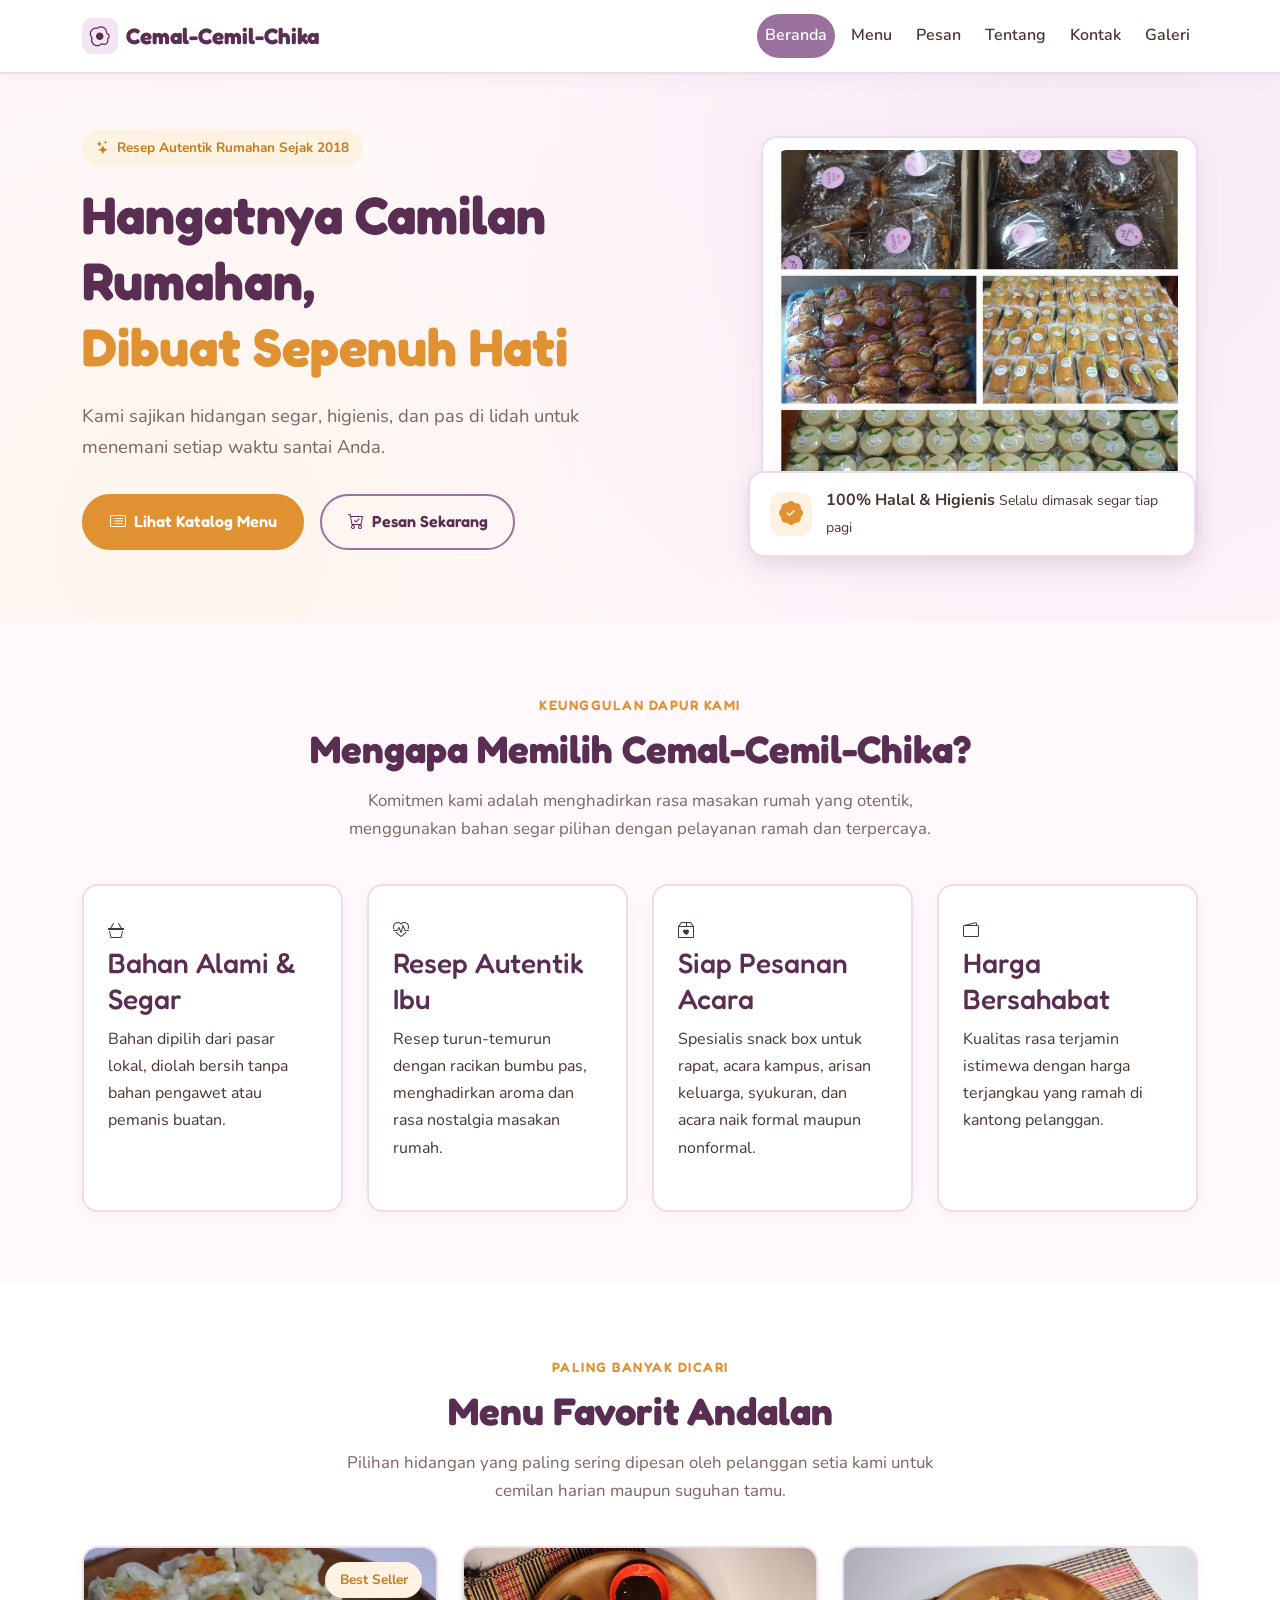
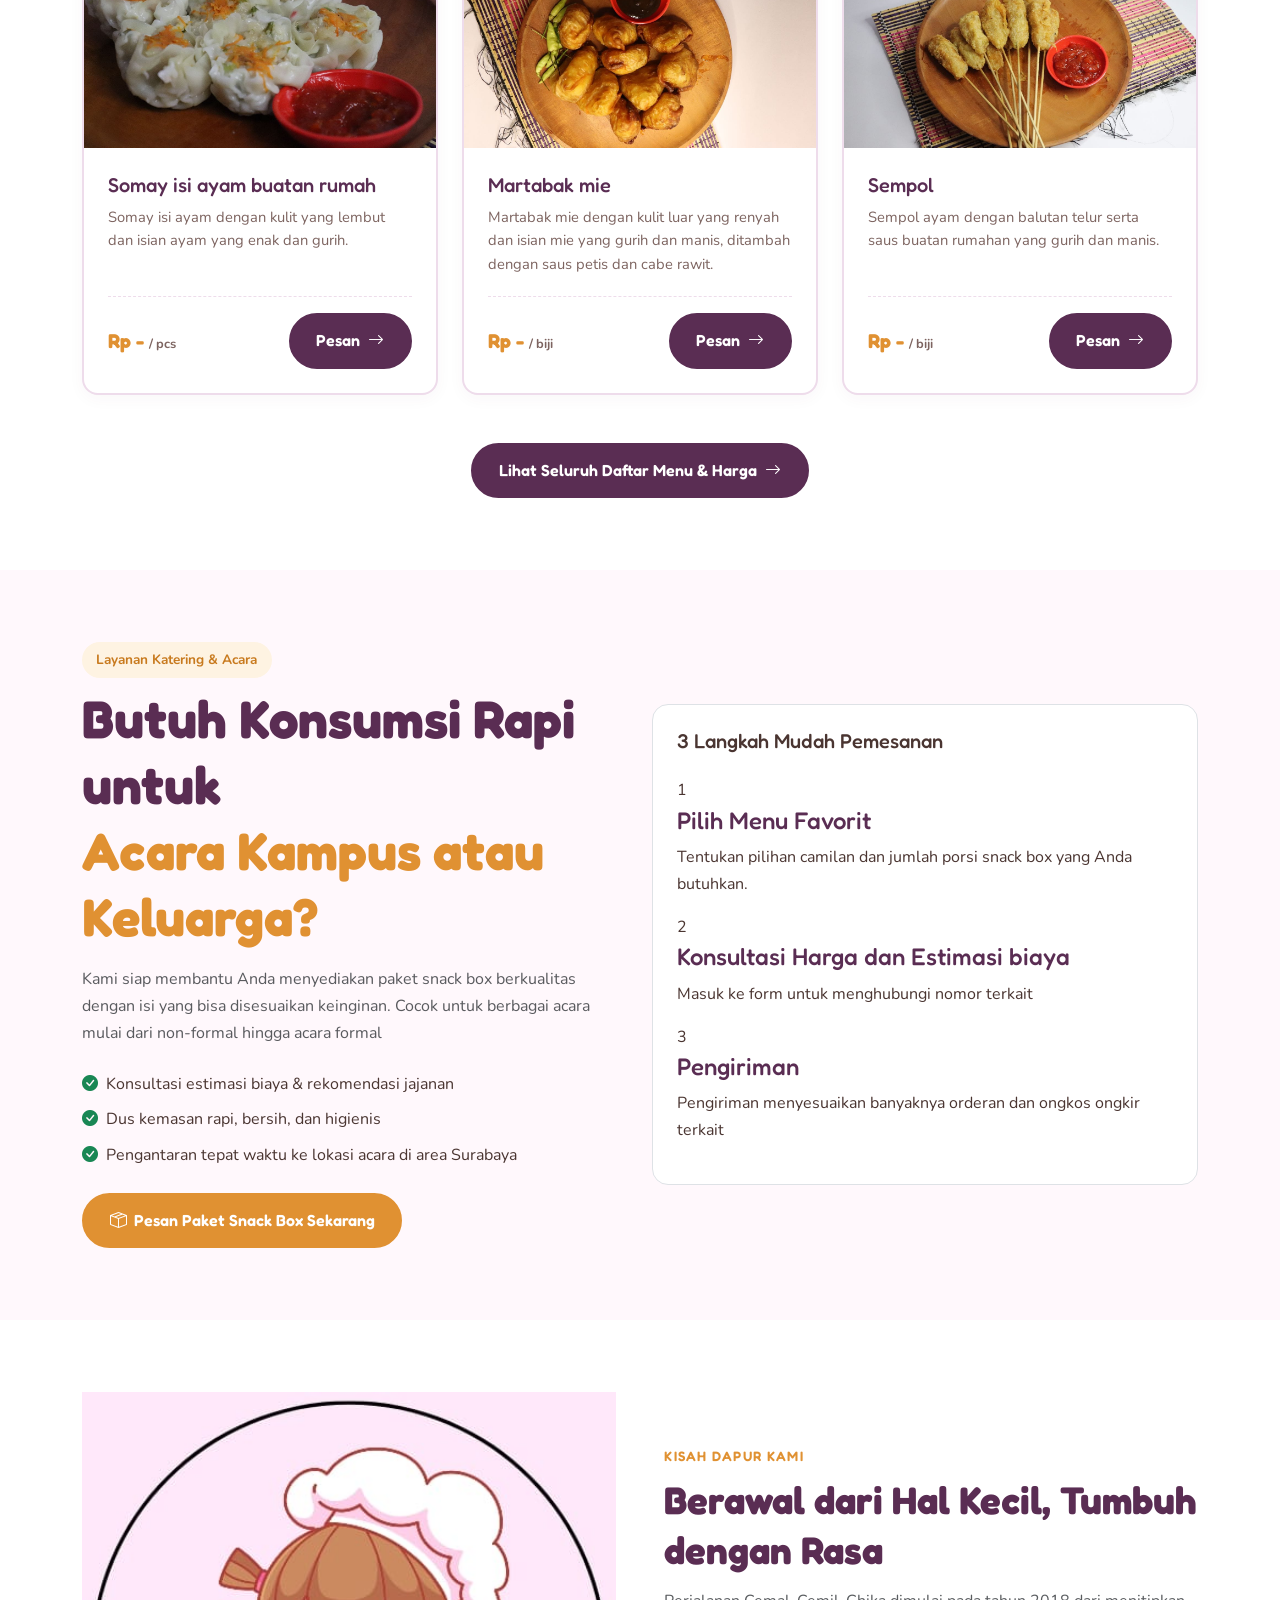
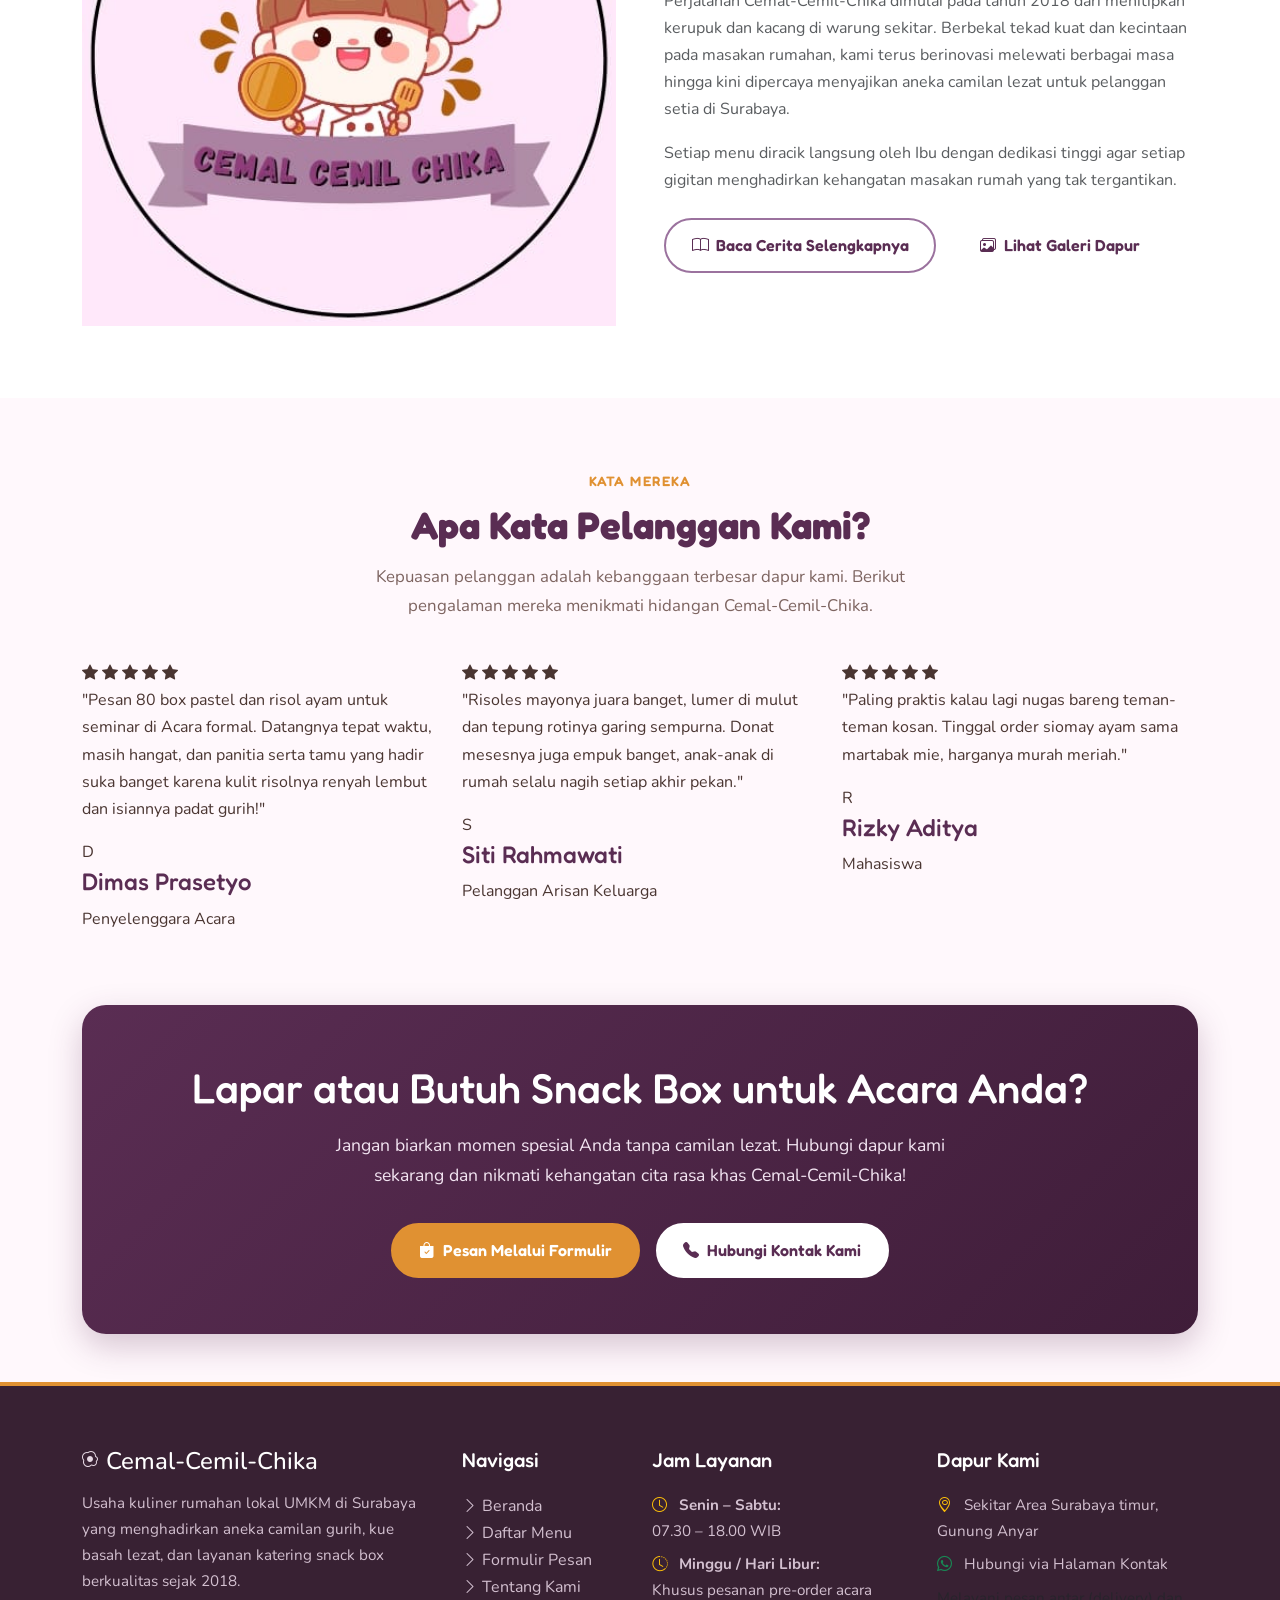
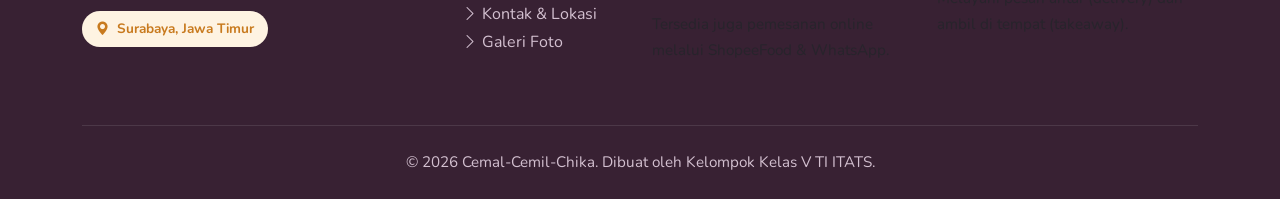
==== commit 3604363d: "final" ====
--- a/index.html
+++ b/index.html
@@ -213,7 +213,7 @@
                   Somay isi ayam dengan kulit yang lembut dan isian ayam yang enak dan gurih.
                 </p>
                 <div class="menu-card-footer">
-                  <div class="menu-price">Rp 40.000 <span>/ pcs</span></div>
+                  <div class="menu-price">Rp - <span>/ pcs</span></div>
                   <a href="pesan.html" class="btn-chika-primary btn-card-order" aria-label="Pesan Somay Ayam">
                     Pesan <i class="bi bi-arrow-right"></i>
                   </a>
@@ -234,7 +234,7 @@
                   Martabak mie dengan kulit luar yang renyah dan isian mie yang gurih dan manis, ditambah dengan saus petis dan cabe rawit.
                 </p>
                 <div class="menu-card-footer">
-                  <div class="menu-price">Rp 1.500 <span>/ biji</span></div>
+                  <div class="menu-price">Rp - <span>/ biji</span></div>
                   <a href="pesan.html" class="btn-chika-primary btn-card-order" aria-label="Pesan Martabak Mie">
                     Pesan <i class="bi bi-arrow-right"></i>
                   </a>
@@ -255,7 +255,7 @@
                   Sempol ayam dengan balutan telur serta saus buatan rumahan yang gurih dan manis.
                 </p>
                 <div class="menu-card-footer">
-                  <div class="menu-price">Rp 1.500 <span>/ biji</span></div>
+                  <div class="menu-price">Rp - <span>/ biji</span></div>
                   <a href="pesan.html" class="btn-chika-primary btn-card-order" aria-label="Pesan Sempol Ayam">
                     Pesan <i class="bi bi-arrow-right"></i>
                   </a>
--- a/css/style.css
+++ b/css/style.css
@@ -3,27 +3,20 @@
 
 :root {
     --bg-page: #FFF8FC;
-    /* Pink-putih lembut dari latar logo */
     --surface: #FFFFFF;
-    /* Putih bersih untuk card/konten */
     --primary: #9B729E;
-    /* Dusty mauve dari pita logo */
     --primary-dark: #5A2D53;
-    /* Deep plum dari teks pita */
     --primary-soft: #F3E5F2;
-    /* Lavender pastel untuk highlight */
     --accent: #E09132;
-    /* Emas karamel dari wajan & spatula */
     --accent-hover: #C87A1E;
     --text-main: #4A3531;
-    /* Cokelat hangat dari outline logo */
     --text-muted: #7D6460;
     --border-soft: #EEDCEB;
     --shadow-soft: 0 8px 24px rgba(90, 45, 83, 0.08);
     --radius: 16px;
 }
 
-/* === 2. RESET & BASE === */
+/* === 2. RESET & BASE (C4) === */
 *,
 *::before,
 *::after {
@@ -46,12 +39,7 @@
     flex-direction: column;
 }
 
-h1,
-h2,
-h3,
-h4,
-h5,
-h6 {
+h1, h2, h3, h4, h5, h6 {
     font-family: 'Fredoka', sans-serif;
     color: var(--primary-dark);
     line-height: 1.3;
@@ -63,7 +51,7 @@
     display: block;
 }
 
-/* === 3. SKIP LINK (AKSESIBILITAS) === */
+/* === 3. SKIP LINK (B5) === */
 a[href="#konten-utama"] {
     position: absolute;
     top: -100px;
@@ -82,7 +70,13 @@
     top: 16px;
 }
 
-/* === 4. NAVBAR CHIKA === */
+/* === 4. NAVBAR CHIKA (C5, C7) === */
+header {
+    position: sticky;
+    top: 0;
+    z-index: 1020;
+}
+
 .chika-navbar {
     background-color: var(--surface);
     border-bottom: 2px solid var(--border-soft);
@@ -114,7 +108,7 @@
 .chika-navbar .nav-link {
     font-weight: 600;
     color: var(--text-main);
-    padding: 0.5rem 1rem !important;
+    padding: 0.5rem 1rem;
     border-radius: 999px;
     transition: all 0.2s ease;
 }
@@ -126,10 +120,10 @@
 
 .chika-navbar .nav-link.active {
     background-color: var(--primary);
-    color: #FFFFFF !important;
-}
-
-/* === 5. BUTTONS & BADGES === */
+    color: #FFFFFF;
+}
+
+/* === 5. BUTTONS & BADGES (E2) === */
 .btn-chika-primary {
     background-color: var(--primary-dark);
     color: #FFFFFF;
@@ -143,7 +137,6 @@
     align-items: center;
     gap: 0.5rem;
     transition: all 0.25s ease;
-    box-shadow: 0 4px 12px rgba(90, 45, 83, 0.2);
 }
 
 .btn-chika-primary:hover,
@@ -152,7 +145,6 @@
     border-color: var(--primary);
     color: #FFFFFF;
     transform: translateY(-2px);
-    box-shadow: 0 6px 18px rgba(90, 45, 83, 0.28);
 }
 
 .btn-chika-accent {
@@ -168,7 +160,6 @@
     align-items: center;
     gap: 0.5rem;
     transition: all 0.25s ease;
-    box-shadow: 0 4px 12px rgba(224, 145, 50, 0.25);
 }
 
 .btn-chika-accent:hover,
@@ -177,7 +168,6 @@
     border-color: var(--accent-hover);
     color: #FFFFFF;
     transform: translateY(-2px);
-    box-shadow: 0 6px 18px rgba(224, 145, 50, 0.35);
 }
 
 .btn-chika-outline {
@@ -199,7 +189,6 @@
 .btn-chika-outline:focus-visible {
     background-color: var(--primary-soft);
     color: var(--primary-dark);
-    border-color: var(--primary-dark);
     transform: translateY(-2px);
 }
 
@@ -216,7 +205,6 @@
     align-items: center;
     gap: 0.5rem;
     transition: all 0.25s ease;
-    box-shadow: 0 4px 14px rgba(0, 0, 0, 0.15);
 }
 
 .btn-chika-light:hover,
@@ -226,7 +214,7 @@
     transform: translateY(-2px);
 }
 
-.badge-chika {
+.badge-chika, .chika-badge {
     background-color: var(--primary-soft);
     color: var(--primary-dark);
     font-family: 'Nunito', sans-serif;
@@ -252,12 +240,12 @@
     gap: 0.4rem;
 }
 
-/* === 6. HERO SECTION === */
+/* === 6. HERO SECTION (D3: Fluid clamp) === */
 .hero-section {
     padding: 3.5rem 0 4.5rem;
     background: radial-gradient(circle at 85% 20%, rgba(243, 229, 242, 0.7) 0%, transparent 60%),
-                radial-gradient(circle at 15% 85%, rgba(254, 243, 226, 0.6) 0%, transparent 50%),
-                var(--bg-page);
+        radial-gradient(circle at 15% 85%, rgba(254, 243, 226, 0.6) 0%, transparent 50%),
+        var(--bg-page);
     position: relative;
     overflow: hidden;
 }
@@ -291,12 +279,6 @@
     background: var(--surface);
     border: 2px solid var(--border-soft);
     box-shadow: var(--shadow-soft);
-    transform: rotate(-1deg);
-    transition: transform 0.3s ease;
-}
-
-.hero-image-card:hover {
-    transform: rotate(0deg) scale(1.01);
 }
 
 .hero-image-card img {
@@ -318,7 +300,6 @@
     display: flex;
     align-items: center;
     gap: 0.85rem;
-    max-width: 280px;
 }
 
 .hero-floating-badge .badge-icon {
@@ -331,22 +312,9 @@
     align-items: center;
     justify-content: center;
     font-size: 1.5rem;
-    flex-shrink: 0;
-}
-
-.hero-floating-badge strong {
-    font-family: 'Fredoka', sans-serif;
-    color: var(--primary-dark);
-    display: block;
-    font-size: 0.95rem;
-}
-
-.hero-floating-badge small {
-    color: var(--text-muted);
-    font-size: 0.8rem;
-}
-
-/* === 7. SECTION HEADINGS === */
+}
+
+/* === 7. SECTION HEADINGS & PADDING === */
 .section-padding {
     padding: 4.5rem 0;
 }
@@ -376,57 +344,23 @@
     margin: 0 auto 2.5rem;
 }
 
-/* === 8. KEUNGGULAN / FEATURE CARDS === */
-.feature-card {
+/* === 8. FEATURE & MENU CARDS (C5, C7: absolute card-tag) === */
+.feature-card, .chika-card {
     background: var(--surface);
     border: 2px solid var(--border-soft);
     border-radius: var(--radius);
-    padding: 2.2rem 1.6rem;
+    padding: 2rem 1.5rem;
     height: 100%;
     box-shadow: 0 4px 16px rgba(90, 45, 83, 0.04);
     transition: all 0.25s ease;
-    text-align: center;
-}
-
-.feature-card:hover {
-    transform: translateY(-6px);
+}
+
+.feature-card:hover, .chika-card:hover {
+    transform: translateY(-4px);
     border-color: var(--primary);
     box-shadow: var(--shadow-soft);
 }
 
-.feature-icon-bubble {
-    width: 68px;
-    height: 68px;
-    border-radius: 50%;
-    background-color: var(--primary-soft);
-    color: var(--primary-dark);
-    display: inline-flex;
-    align-items: center;
-    justify-content: center;
-    font-size: 1.85rem;
-    margin-bottom: 1.25rem;
-    transition: all 0.25s ease;
-}
-
-.feature-card:hover .feature-icon-bubble {
-    background-color: var(--accent);
-    color: #FFFFFF;
-    transform: scale(1.1);
-}
-
-.feature-card h3 {
-    font-size: 1.25rem;
-    margin-bottom: 0.75rem;
-}
-
-.feature-card p {
-    color: var(--text-muted);
-    font-size: 0.95rem;
-    margin-bottom: 0;
-    line-height: 1.65;
-}
-
-/* === 9. MENU HIGHLIGHT CARDS === */
 .menu-card {
     background: var(--surface);
     border: 2px solid var(--border-soft);
@@ -469,6 +403,7 @@
     position: absolute;
     top: 14px;
     right: 14px;
+    z-index: 2;
 }
 
 .menu-card-body {
@@ -512,154 +447,58 @@
     font-family: 'Nunito', sans-serif;
     font-size: 0.8rem;
     color: var(--text-muted);
-    font-weight: normal;
-}
-
-.btn-card-order {
-    font-size: 0.85rem;
-    padding: 0.45rem 1rem;
-}
-
-/* === 10. SNACK BOX & CATERING BANNER === */
-.catering-banner {
-    background: linear-gradient(135deg, var(--primary-soft) 0%, #FFFFFF 100%);
-    border: 2px solid var(--border-soft);
-    border-radius: calc(var(--radius) * 1.5);
-    padding: 3rem 2.5rem;
-    box-shadow: var(--shadow-soft);
-    position: relative;
-    overflow: hidden;
-}
-
-.step-box {
-    display: flex;
-    align-items: flex-start;
-    gap: 1.1rem;
-    margin-bottom: 1.25rem;
-}
-
-.step-num {
-    width: 38px;
-    height: 38px;
-    border-radius: 50%;
-    background: var(--primary-dark);
-    color: #FFFFFF;
-    font-family: 'Fredoka', sans-serif;
-    font-weight: 700;
-    display: flex;
+}
+
+/* === 9. FORM INPUT & VALIDASI (B3: :user-invalid) === */
+.chika-input {
+    border: 1.5px solid var(--border-soft);
+    border-radius: 12px;
+    padding: 0.65rem 0.95rem;
+    color: var(--text-main);
+    background-color: var(--surface);
+    transition: border-color 0.2s ease, box-shadow 0.2s ease;
+}
+
+.chika-input:focus {
+    border-color: var(--primary);
+    box-shadow: 0 0 0 0.2rem rgba(155, 114, 158, 0.2);
+}
+
+.chika-input:user-invalid,
+.chika-input:invalid:not(:placeholder-shown) {
+    border-color: #DC3545;
+    box-shadow: 0 0 0 0.2rem rgba(220, 53, 69, 0.2);
+}
+
+.chika-icon-box {
+    width: 48px;
+    height: 48px;
+    background-color: var(--primary-soft);
+    color: var(--primary-dark);
+    border-radius: 12px;
+    display: inline-flex;
     align-items: center;
     justify-content: center;
-    flex-shrink: 0;
-    font-size: 1rem;
-}
-
-.step-content h4 {
-    font-size: 1.1rem;
-    margin-bottom: 0.25rem;
-    color: var(--primary-dark);
-}
-
-.step-content p {
-    font-size: 0.92rem;
-    color: var(--text-muted);
-    margin: 0;
-}
-
-/* === 11. STORY TEASER CARD === */
-.story-card {
-    background: var(--surface);
-    border: 2px solid var(--border-soft);
-    border-radius: var(--radius);
-    padding: 2.5rem;
-    box-shadow: 0 4px 16px rgba(90, 45, 83, 0.05);
-}
-
-.story-img-container {
-    border-radius: 12px;
-    overflow: hidden;
-    border: 2px solid var(--border-soft);
-}
-
-.story-img-container img {
-    width: 100%;
-    height: 100%;
-    min-height: 280px;
-    object-fit: cover;
-    transition: transform 0.4s ease;
-}
-
-.story-img-container:hover img {
-    transform: scale(1.04);
-}
-
-/* === 12. TESTIMONIAL CARDS === */
-.testimonial-card {
-    background: var(--surface);
-    border: 2px solid var(--border-soft);
-    border-radius: var(--radius);
-    padding: 1.75rem;
-    height: 100%;
-    display: flex;
-    flex-direction: column;
-    justify-content: space-between;
-    box-shadow: 0 4px 12px rgba(90, 45, 83, 0.04);
-    transition: all 0.25s ease;
-}
-
-.testimonial-card:hover {
-    border-color: var(--primary);
-    transform: translateY(-4px);
-    box-shadow: var(--shadow-soft);
-}
-
-.testimonial-stars {
-    color: #F5A623;
-    margin-bottom: 0.75rem;
-    font-size: 1.05rem;
-}
-
-.testimonial-text {
-    font-style: italic;
-    color: var(--text-main);
-    font-size: 0.95rem;
-    line-height: 1.65;
-    margin-bottom: 1.25rem;
-}
-
-.testimonial-author {
-    display: flex;
-    align-items: center;
-    gap: 0.85rem;
-}
-
-.author-avatar {
-    width: 44px;
-    height: 44px;
-    border-radius: 50%;
-    background-color: var(--primary-soft);
-    color: var(--primary-dark);
-    display: flex;
-    align-items: center;
-    justify-content: center;
-    font-weight: 700;
-    font-family: 'Fredoka', sans-serif;
-    font-size: 1.1rem;
-    border: 2px solid var(--border-soft);
-}
-
-.author-info h4 {
-    font-size: 0.98rem;
-    margin-bottom: 0.1rem;
-    font-family: 'Fredoka', sans-serif;
-    color: var(--primary-dark);
-}
-
-.author-info span {
-    font-size: 0.82rem;
-    color: var(--text-muted);
-}
-
-/* === 13. CTA SECTION === */
+    font-size: 1.35rem;
+    font-weight: 700;
+}
+
+/* === 10. GRID SENDIRI (C6: grid-template-areas) === */
+.chika-grid-areas {
+    display: grid;
+    grid-template-areas: "info form";
+    grid-template-columns: 1fr 1.5fr;
+    gap: 1.5rem;
+}
+
+@media (max-width: 768px) {
+    .chika-grid-areas {
+        grid-template-areas: "form" "info";
+        grid-template-columns: 1fr;
+    }
+}
+
+/* === 11. CTA BOX & BANNER === */
 .cta-box {
     background: linear-gradient(135deg, var(--primary-dark) 0%, #3F1D39 100%);
     color: #FFFFFF;
@@ -667,8 +506,6 @@
     padding: 3.5rem 2rem;
     text-align: center;
     box-shadow: 0 12px 32px rgba(90, 45, 83, 0.25);
-    position: relative;
-    overflow: hidden;
 }
 
 .cta-box h2 {
@@ -684,20 +521,46 @@
     margin: 0 auto 2rem;
 }
 
-/* === 14. FOOTER === */
-footer {
-    margin-top: auto;
-}
-
-footer:not(.chika-footer) {
-    background-color: var(--surface);
-    border-top: 1px solid var(--border-soft);
-    padding: 1.5rem 0;
-    text-align: center;
-    color: var(--text-muted);
-    font-size: 0.9rem;
-}
-
+/* === 12. TABEL MENU (A6) === */
+.table-chika-wrapper {
+    background: var(--surface);
+    border: 2px solid var(--border-soft);
+    border-radius: var(--radius);
+    overflow: hidden;
+    box-shadow: 0 4px 16px rgba(90, 45, 83, 0.04);
+}
+
+.table-chika {
+    margin-bottom: 0;
+    width: 100%;
+}
+
+.table-chika thead th {
+    background-color: var(--primary);
+    color: #FFFFFF;
+    font-family: 'Fredoka', sans-serif;
+    font-weight: 600;
+    padding: 1rem 1.25rem;
+}
+
+.table-chika tbody td {
+    padding: 1rem 1.25rem;
+    vertical-align: middle;
+    border-bottom: 1px solid var(--border-soft);
+    color: var(--text-main);
+}
+
+.table-chika tbody tr:hover {
+    background-color: var(--bg-page);
+}
+
+.table-chika .price-col {
+    font-family: 'Fredoka', sans-serif;
+    font-weight: 700;
+    color: var(--accent);
+}
+
+/* === 13. FOOTER BERSAMA === */
 .chika-footer {
     background-color: #382133;
     color: #E6D8E4;
@@ -716,7 +579,6 @@
 .chika-footer p {
     color: #D3C0D0;
     font-size: 0.95rem;
-    line-height: 1.7;
 }
 
 .chika-footer .footer-links {
@@ -725,22 +587,14 @@
     margin: 0;
 }
 
-.chika-footer .footer-links li {
-    margin-bottom: 0.65rem;
-}
-
 .chika-footer .footer-links a {
     color: #D3C0D0;
     text-decoration: none;
-    transition: all 0.2s ease;
-    display: inline-flex;
-    align-items: center;
-    gap: 0.5rem;
+    transition: color 0.2s ease;
 }
 
 .chika-footer .footer-links a:hover {
     color: var(--accent);
-    transform: translateX(4px);
 }
 
 .footer-bottom {
@@ -752,90 +606,82 @@
     color: #B59FB2;
 }
 
-/* === 16. PAGE HERO & TABEL KATALOG MENU === */
-.page-hero {
-    background: radial-gradient(circle at 90% 10%, rgba(243, 229, 242, 0.7) 0%, transparent 60%),
-                radial-gradient(circle at 10% 90%, rgba(254, 243, 226, 0.6) 0%, transparent 50%),
-                var(--bg-page);
-    padding: 3rem 0 2.5rem;
-    border-bottom: 2px solid var(--border-soft);
-    text-align: center;
-}
-
-.table-chika-wrapper {
-    background: var(--surface);
-    border: 2px solid var(--border-soft);
-    border-radius: var(--radius);
-    overflow: hidden;
-    box-shadow: 0 4px 16px rgba(90, 45, 83, 0.04);
-}
-
-.table-chika {
-    margin-bottom: 0;
-    width: 100%;
-}
-
-.table-chika thead th {
-    background-color: var(--primary);
-    color: #FFFFFF;
-    font-family: 'Fredoka', sans-serif;
-    font-weight: 600;
-    font-size: 1rem;
-    padding: 1rem 1.25rem;
-    border-bottom: none;
-    letter-spacing: 0.3px;
-}
-
-.table-chika tbody td {
-    padding: 1rem 1.25rem;
-    vertical-align: middle;
-    color: var(--text-main);
-    border-bottom: 1px solid var(--border-soft);
-}
-
-.table-chika tbody tr:hover {
-    background-color: var(--bg-page);
-}
-
-.table-chika .price-col {
-    font-family: 'Fredoka', sans-serif;
-    font-weight: 700;
-    color: var(--accent);
-    font-size: 1.05rem;
-}
-
-/* === 15. ACCESSIBILITY & RESPONSIVE TWEAKS === */
+/* === 14. AKSESIBILITAS FOKUS KEYBOARD (B6) === */
 :focus-visible {
     outline: 3px solid var(--accent);
     outline-offset: 2px;
 }
 
-@media (max-width: 991.98px) {
-    .hero-section {
-        padding: 2.5rem 0 3.5rem;
-        text-align: center;
-    }
-
-    .hero-lead {
-        margin-left: auto;
-        margin-right: auto;
-    }
-
-    .hero-cta-group {
-        justify-content: center;
-    }
-
-    .hero-image-card {
-        margin-top: 2.5rem;
-        transform: none;
-    }
-
-    .hero-floating-badge {
-        bottom: 10px;
-        left: 10px;
-    }
-
-    .catering-banner {
-        padding: 2.2rem 1.5rem;
-    }
-}
+/* === 15. MODE GELAP OTOMATIS (D5) === */
+@media (prefers-color-scheme: dark) {
+    :root {
+        --bg-page: #1A1319;
+        --surface: #281D26;
+        --primary: #C89FCB;
+        --primary-dark: #F5E8F4;
+        --primary-soft: #3D2638;
+        --accent: #F5A642;
+        --accent-hover: #FFB75E;
+        --text-main: #F7EEF5;
+        --text-muted: #D1BACD;
+        --border-soft: #442F40;
+        --shadow-soft: 0 8px 24px rgba(0, 0, 0, 0.45);
+        --bs-light-rgb: 40, 29, 38;
+        --bs-table-color: #F7EEF5;
+        --bs-table-bg: #281D26;
+        --bs-table-hover-bg: #382133;
+        --bs-table-hover-color: #F7EEF5;
+        /* Integrasikan variabel Bootstrap agar bg-white ikut adaptif gelap */
+        --bs-white-rgb: 40, 29, 38;
+        --bs-body-bg: #1A1319;
+        --bs-body-color: #F7EEF5;
+        --bs-body-color-rgb: 247, 238, 245;
+        --bs-secondary-color: #D1BACD;
+        --bs-border-color: #442F40;
+        --bs-card-bg: #281D26;
+    }
+    /* Perbaikan tombol primer agar teksnya gelap kontras di mode gelap */
+    .btn-chika-primary {
+        background-color: var(--primary-dark);
+        border-color: var(--primary-dark);
+        color: var(--bg-page);
+    }
+    .btn-chika-primary:hover,
+    .btn-chika-primary:focus-visible {
+        background-color: var(--primary);
+        border-color: var(--primary);
+        color: var(--bg-page);
+    }
+    /* Tombol aksen (oranye emas) juga memakai teks gelap agar kontras */
+    .btn-chika-accent {
+        color: var(--bg-page);
+    }
+    .btn-chika-accent:hover,
+    .btn-chika-accent:focus-visible {
+        color: var(--bg-page);
+    }
+    /* Penyesuaian form input agar nyaman diketik di mode gelap */
+    .form-control,
+    .form-select,
+    .chika-input {
+        background-color: #211620;
+        color: var(--text-main);
+        border-color: var(--border-soft);
+    }
+    .form-control:focus,
+    .form-select:focus,
+    .chika-input:focus {
+        background-color: #281D26;
+        color: var(--text-main);
+    }
+}
+
+/* === 16. PREFERS REDUCED MOTION (D6) === */
+@media (prefers-reduced-motion: reduce) {
+    *, *::before, *::after {
+        animation-duration: 0.01ms;
+        animation-iteration-count: 1;
+        transition-duration: 0.01ms;
+        scroll-behavior: auto;
+    }
+}
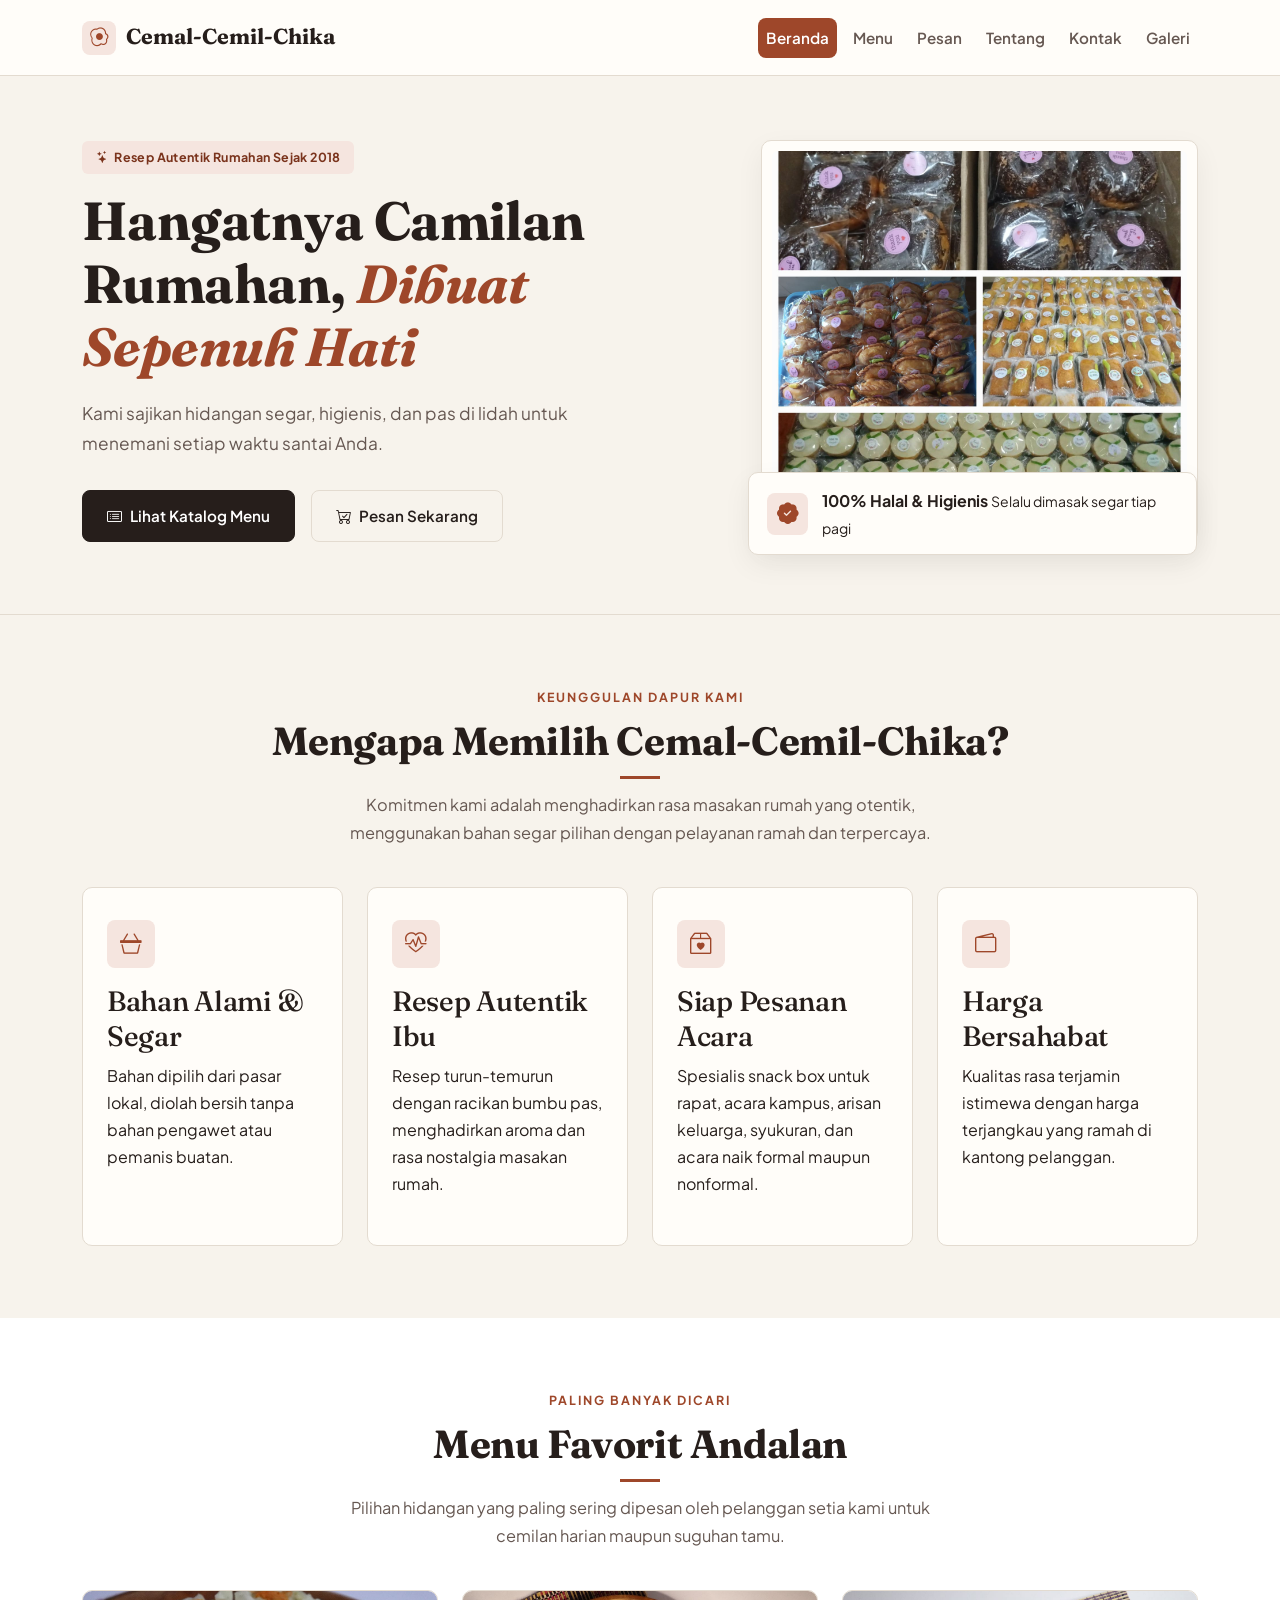
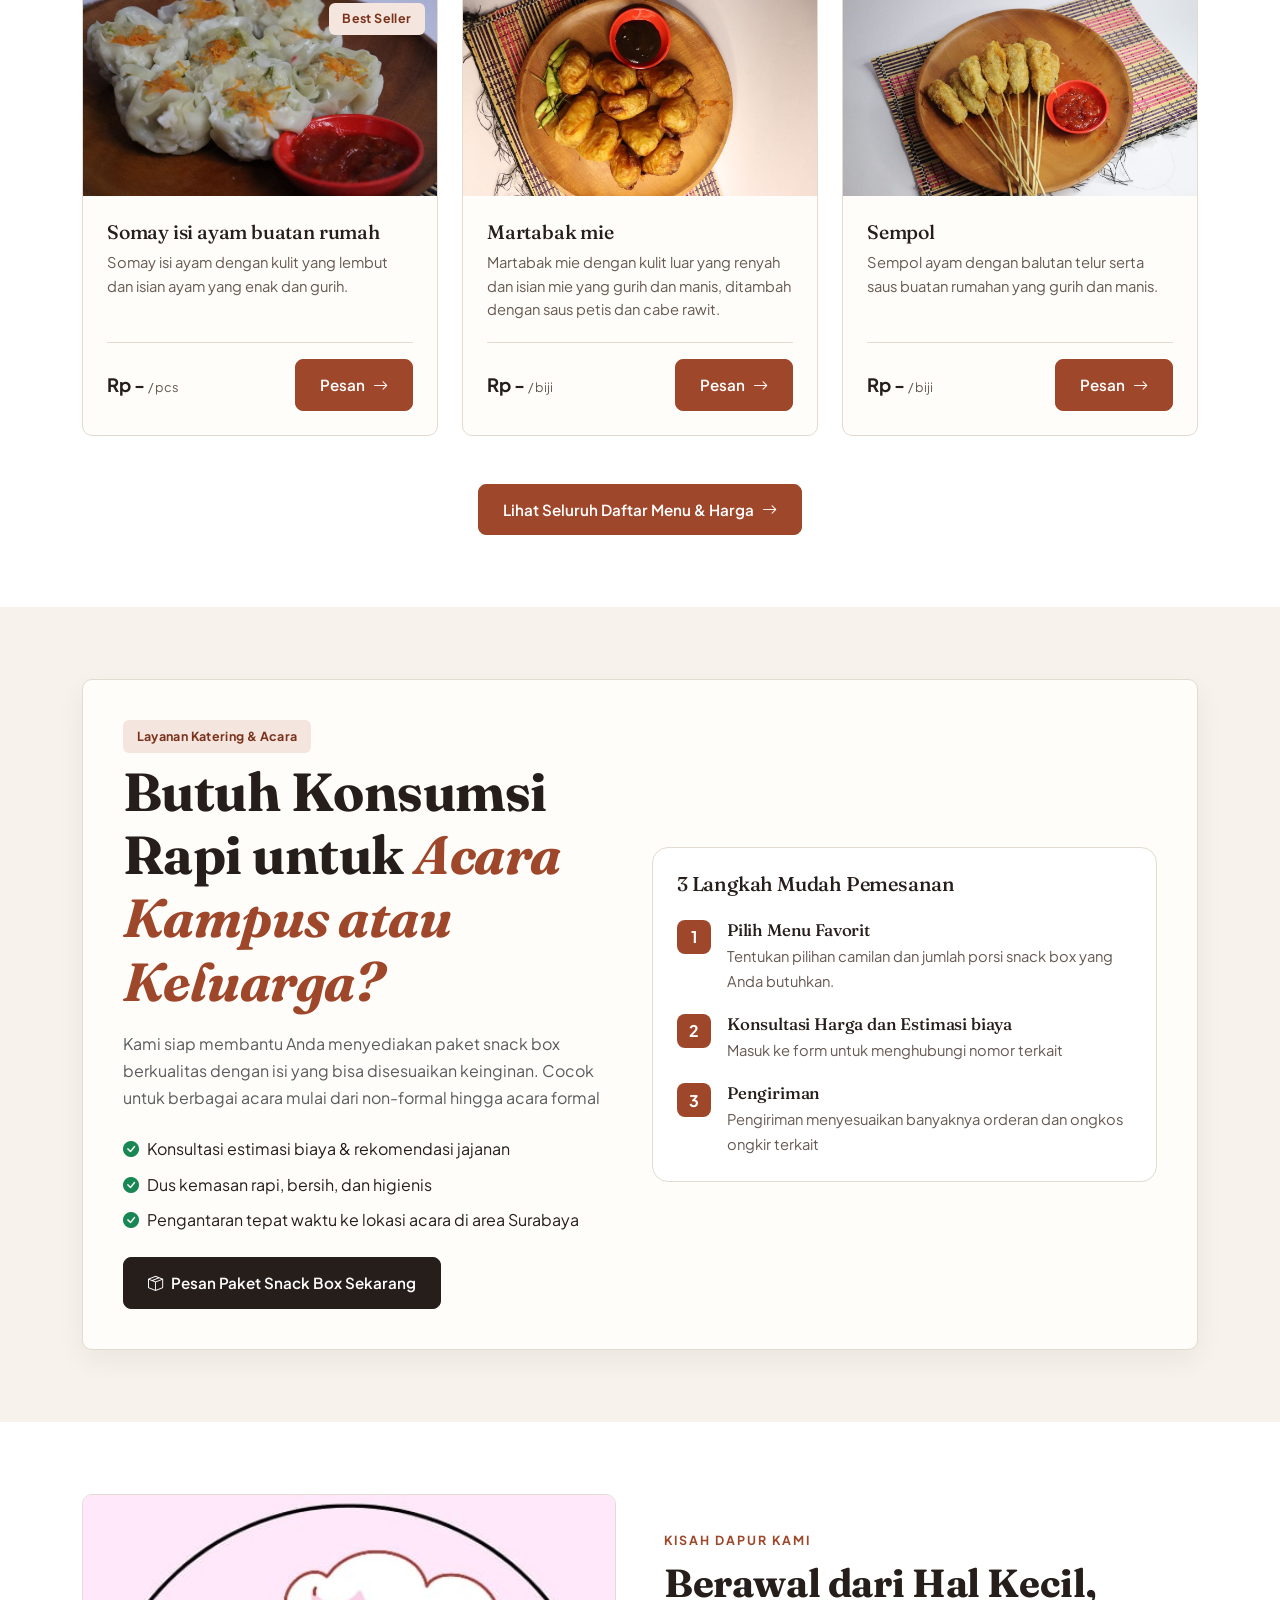
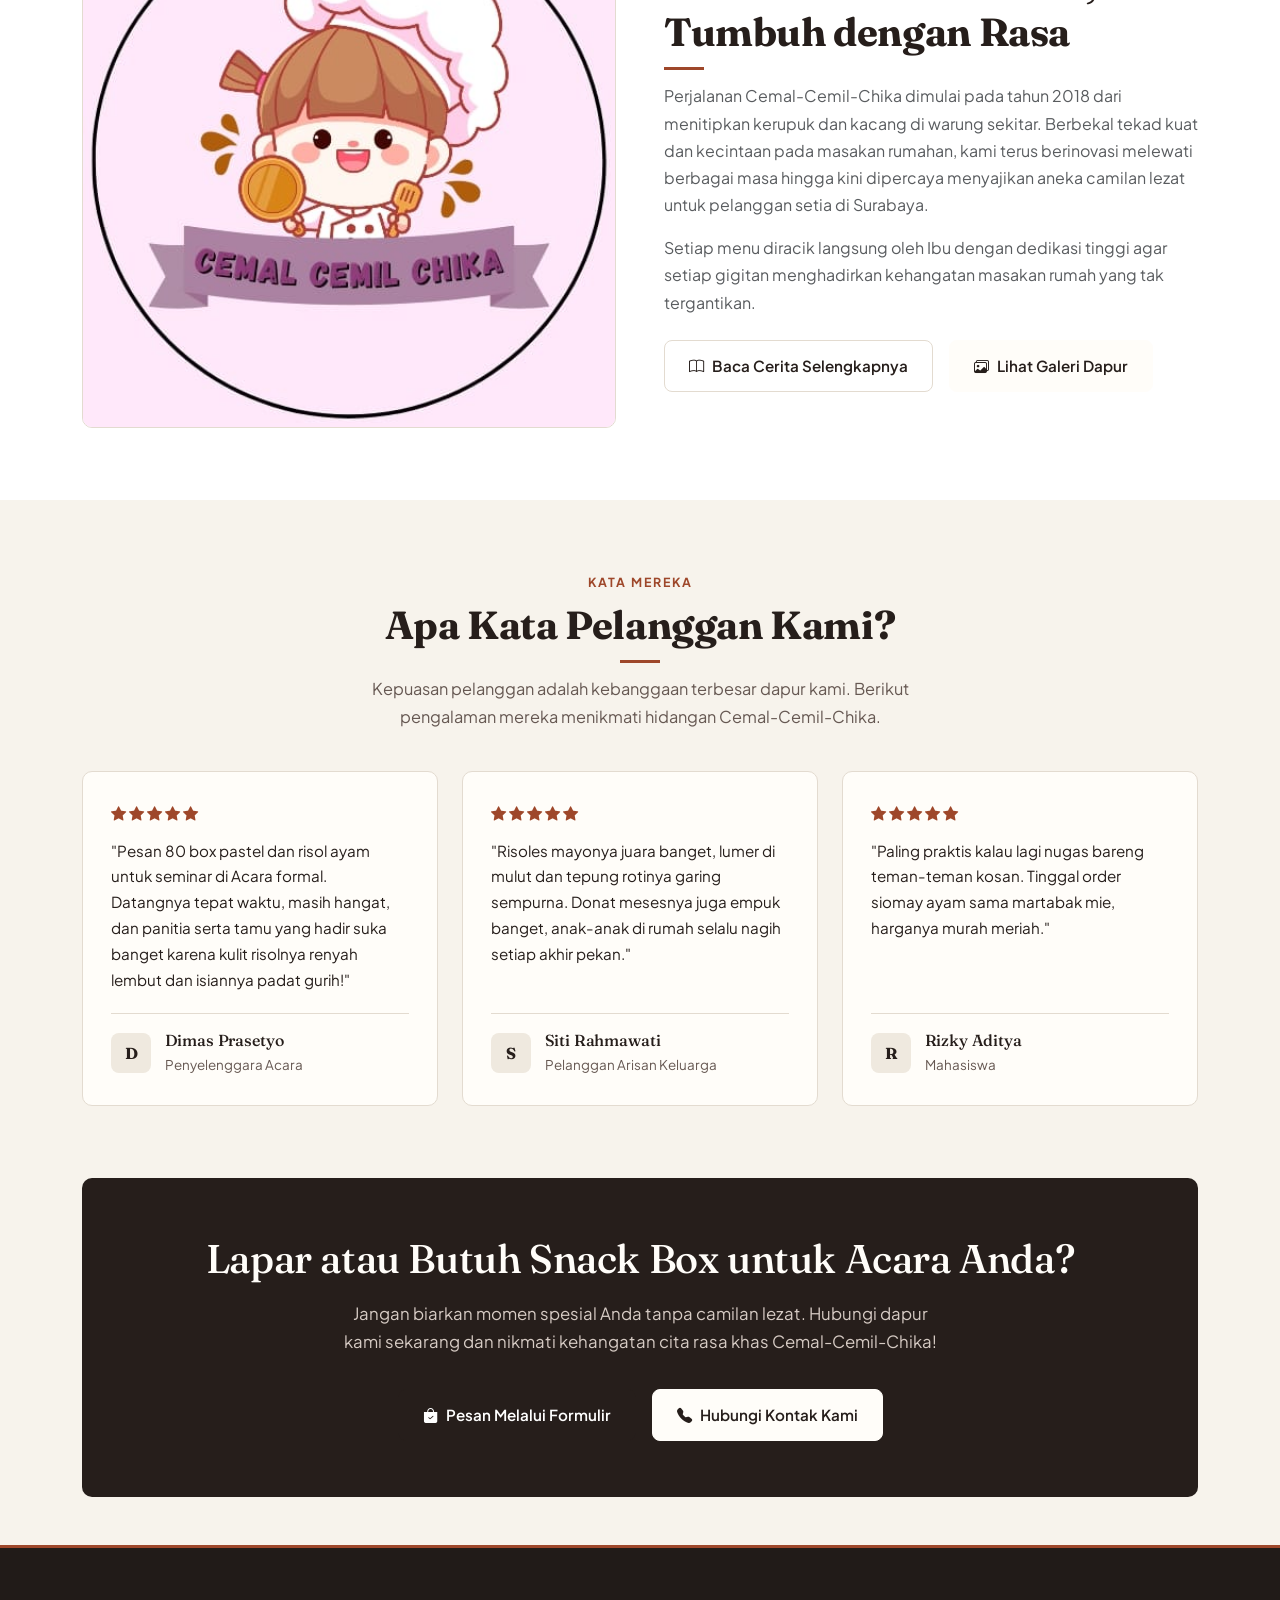
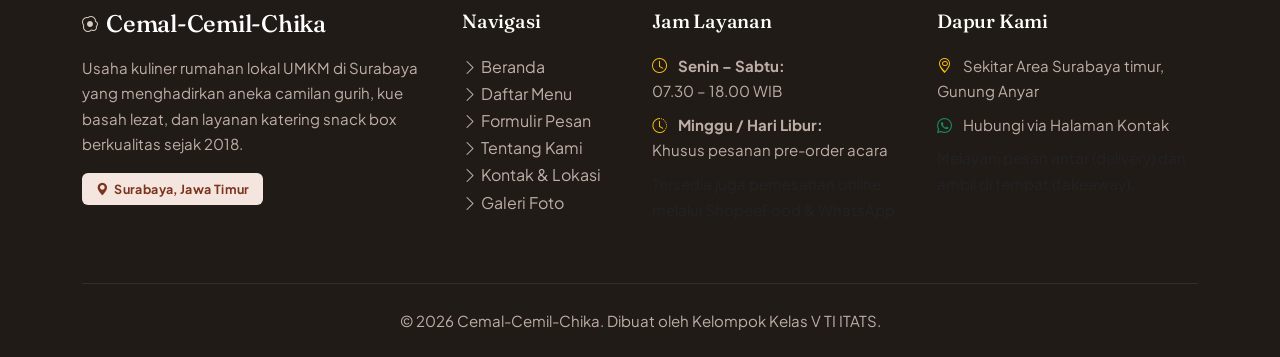
==== commit 76ff017b: "merubah tampilan css final, dan menyakana highlight judul" ====
--- a/index.html
+++ b/index.html
@@ -2,11 +2,11 @@
 <html lang="id">
 
 <head>
-  <meta charset="UTF-8" />
-  <meta name="viewport" content="width=device-width, initial-scale=1.0" />
-  <title>
-    Beranda — Cemal-Cemil-Chika | Aneka Camilan & Makanan Rumahan Lezat
-  </title>
+  <meta charset="UTF-8">
+  <meta name="viewport" content="width=device-width, initial-scale=1.0">
+  <meta name="color-scheme" content="light dark">
+  <title>Beranda - Cemal-Cemil-Chika</title>
+
   <meta name="description"
     content="Selamat datang di Cemal-Cemil-Chika. Nikmati aneka camilan gurih, kue basah manis, dan hidangan katering rumahan lezat, higienis, dan ramah di kantong mahasiswa maupun keluarga di Surabaya." />
 
--- a/css/style.css
+++ b/css/style.css
@@ -1,22 +1,37 @@
-/* === 1. FONT & PALET WARNA LOGO CEMAL-CEMIL CHIKA === */
-@import url('https://fonts.googleapis.com/css2?family=Fredoka:wght@500;600;700&family=Nunito:wght@400;600;700&display=swap');
+/* ==========================================================================
+   MODEL 1: WARM ARTISAN BAKERY (LIGHT & DARK MODE)
+   ========================================================================== */
+@import url('https://fonts.googleapis.com/css2?family=Fraunces:opsz,wght@9..144,600;9..144,700&family=Plus+Jakarta+Sans:wght@400;500;600;700&display=swap');
 
 :root {
-    --bg-page: #FFF8FC;
-    --surface: #FFFFFF;
-    --primary: #9B729E;
-    --primary-dark: #5A2D53;
-    --primary-soft: #F3E5F2;
-    --accent: #E09132;
-    --accent-hover: #C87A1E;
-    --text-main: #4A3531;
-    --text-muted: #7D6460;
-    --border-soft: #EEDCEB;
-    --shadow-soft: 0 8px 24px rgba(90, 45, 83, 0.08);
-    --radius: 16px;
-}
-
-/* === 2. RESET & BASE (C4) === */
+    color-scheme: light dark;
+    /* Palet Light Mode: Krem Gading, Espresso & Terakota */
+    --bg-page: #F7F3EC;
+    --surface: #FFFDF9;
+    --surface-alt: #EFE9DF;
+    --primary: #9E472A;
+    --primary-dark: #7A331C;
+    --primary-soft: #F5E5DF;
+    --accent: #261E1B;
+    --accent-hover: #3D312C;
+    --accent-soft: #EAE3DC;
+    --cta-bg: #261E1B;
+    --text-main: #261E1B;
+    --text-muted: #665852;
+    --border-soft: #E3DBD0;
+    --shadow-soft: 0 10px 28px rgba(38, 30, 27, 0.06);
+    --radius: 10px;
+    --btn-radius: 8px;
+
+    /* Token Bootstrap Light Mode (E3) */
+    --bs-body-font-family: 'Plus Jakarta Sans', sans-serif;
+    --bs-body-bg: var(--bg-page);
+    --bs-body-color: var(--text-main);
+    --bs-primary: #9E472A;
+    --bs-border-color: var(--border-soft);
+}
+
+/* === RESET & TIPOGRAFI EDITORIAL (C4) === */
 *,
 *::before,
 *::after {
@@ -30,7 +45,7 @@
 }
 
 body {
-    font-family: 'Nunito', sans-serif;
+    font-family: 'Plus Jakarta Sans', sans-serif;
     background-color: var(--bg-page);
     color: var(--text-main);
     line-height: 1.7;
@@ -39,10 +54,11 @@
     flex-direction: column;
 }
 
-h1, h2, h3, h4, h5, h6 {
-    font-family: 'Fredoka', sans-serif;
-    color: var(--primary-dark);
-    line-height: 1.3;
+h1, h2, h3, h4, h5, h6, .font-fredoka {
+    font-family: 'Fraunces', Georgia, serif;
+    color: var(--text-main);
+    line-height: 1.25;
+    letter-spacing: -0.01em;
 }
 
 img {
@@ -51,15 +67,24 @@
     display: block;
 }
 
-/* === 3. SKIP LINK (B5) === */
+.chika-muted {
+    color: var(--text-muted);
+}
+
+.chika-accent-text {
+    color: var(--primary);
+    font-weight: 700;
+}
+
+/* === SKIP LINK (B5) === */
 a[href="#konten-utama"] {
     position: absolute;
     top: -100px;
     left: 16px;
-    background: var(--primary-dark);
+    background: var(--primary);
     color: #FFFFFF;
     padding: 8px 16px;
-    border-radius: 8px;
+    border-radius: var(--btn-radius);
     text-decoration: none;
     font-weight: 700;
     z-index: 1050;
@@ -70,7 +95,7 @@
     top: 16px;
 }
 
-/* === 4. NAVBAR CHIKA (C5, C7) === */
+/* === NAVBAR EDITORIAL === */
 header {
     position: sticky;
     top: 0;
@@ -79,43 +104,44 @@
 
 .chika-navbar {
     background-color: var(--surface);
-    border-bottom: 2px solid var(--border-soft);
-    box-shadow: 0 4px 16px rgba(90, 45, 83, 0.06);
-    padding: 0.75rem 0;
+    border-bottom: 1px solid var(--border-soft);
+    padding: 0.9rem 0;
 }
 
 .chika-navbar .navbar-brand {
-    font-family: 'Fredoka', sans-serif;
-    font-size: 1.4rem;
-    color: var(--primary-dark);
-    display: inline-flex;
-    align-items: center;
-    gap: 0.5rem;
+    font-family: 'Fraunces', Georgia, serif;
+    font-weight: 700;
+    font-size: 1.35rem;
+    color: var(--text-main);
+    display: inline-flex;
+    align-items: center;
+    gap: 0.6rem;
 }
 
 .chika-navbar .brand-icon {
     display: inline-flex;
     align-items: center;
     justify-content: center;
-    width: 36px;
-    height: 36px;
-    border-radius: 10px;
+    width: 34px;
+    height: 34px;
+    border-radius: var(--btn-radius);
     background: var(--primary-soft);
-    color: var(--primary-dark);
-    font-size: 1.25rem;
+    color: var(--primary);
+    font-size: 1.15rem;
 }
 
 .chika-navbar .nav-link {
     font-weight: 600;
-    color: var(--text-main);
-    padding: 0.5rem 1rem;
-    border-radius: 999px;
+    font-size: 0.95rem;
+    color: var(--text-muted);
+    padding: 0.45rem 0.95rem;
+    border-radius: var(--btn-radius);
     transition: all 0.2s ease;
 }
 
 .chika-navbar .nav-link:hover {
-    background-color: var(--primary-soft);
-    color: var(--primary-dark);
+    color: var(--text-main);
+    background-color: var(--surface-alt);
 }
 
 .chika-navbar .nav-link.active {
@@ -123,26 +149,27 @@
     color: #FFFFFF;
 }
 
-/* === 5. BUTTONS & BADGES (E2) === */
+/* === TOMBOL & BADGE ARTISAN (E2) === */
 .btn-chika-primary {
-    background-color: var(--primary-dark);
+    background-color: var(--primary);
     color: #FFFFFF;
-    font-family: 'Fredoka', sans-serif;
     font-weight: 600;
-    padding: 0.75rem 1.6rem;
-    border-radius: 999px;
-    border: 2px solid var(--primary-dark);
+    font-size: 0.95rem;
+    padding: 0.75rem 1.5rem;
+    border-radius: var(--btn-radius);
+    border: 1.5px solid var(--primary);
     text-decoration: none;
     display: inline-flex;
     align-items: center;
+    justify-content: center;
     gap: 0.5rem;
-    transition: all 0.25s ease;
+    transition: all 0.2s ease;
 }
 
 .btn-chika-primary:hover,
 .btn-chika-primary:focus-visible {
-    background-color: var(--primary);
-    border-color: var(--primary);
+    background-color: var(--primary-dark);
+    border-color: var(--primary-dark);
     color: #FFFFFF;
     transform: translateY(-2px);
 }
@@ -150,16 +177,17 @@
 .btn-chika-accent {
     background-color: var(--accent);
     color: #FFFFFF;
-    font-family: 'Fredoka', sans-serif;
     font-weight: 600;
-    padding: 0.75rem 1.6rem;
-    border-radius: 999px;
-    border: 2px solid var(--accent);
+    font-size: 0.95rem;
+    padding: 0.75rem 1.5rem;
+    border-radius: var(--btn-radius);
+    border: 1.5px solid var(--accent);
     text-decoration: none;
     display: inline-flex;
     align-items: center;
+    justify-content: center;
     gap: 0.5rem;
-    transition: all 0.25s ease;
+    transition: all 0.2s ease;
 }
 
 .btn-chika-accent:hover,
@@ -172,186 +200,200 @@
 
 .btn-chika-outline {
     background-color: transparent;
-    color: var(--primary-dark);
-    font-family: 'Fredoka', sans-serif;
+    color: var(--text-main);
     font-weight: 600;
-    padding: 0.75rem 1.6rem;
-    border-radius: 999px;
-    border: 2px solid var(--primary);
+    font-size: 0.95rem;
+    padding: 0.75rem 1.5rem;
+    border-radius: var(--btn-radius);
+    border: 1.5px solid var(--border-soft);
     text-decoration: none;
     display: inline-flex;
     align-items: center;
+    justify-content: center;
     gap: 0.5rem;
-    transition: all 0.25s ease;
+    transition: all 0.2s ease;
 }
 
 .btn-chika-outline:hover,
 .btn-chika-outline:focus-visible {
+    background-color: var(--surface-alt);
+    border-color: var(--text-main);
+    color: var(--text-main);
+    transform: translateY(-2px);
+}
+
+.btn-chika-light {
+    background-color: #FFFDF9;
+    color: #261E1B;
+    font-weight: 600;
+    font-size: 0.95rem;
+    padding: 0.75rem 1.5rem;
+    border-radius: var(--btn-radius);
+    border: 1.5px solid #FFFDF9;
+    text-decoration: none;
+    display: inline-flex;
+    align-items: center;
+    justify-content: center;
+    gap: 0.5rem;
+    transition: all 0.2s ease;
+}
+
+.btn-chika-light:hover,
+.btn-chika-light:focus-visible {
+    background-color: #F5E5DF;
+    color: #7A331C;
+    transform: translateY(-2px);
+}
+
+.badge-chika, .chika-badge {
+    background-color: var(--surface-alt);
+    color: var(--text-main);
+    font-weight: 700;
+    padding: 0.35rem 0.85rem;
+    border-radius: 6px;
+    font-size: 0.78rem;
+    letter-spacing: 0.03em;
+    display: inline-flex;
+    align-items: center;
+    gap: 0.4rem;
+}
+
+.badge-accent {
     background-color: var(--primary-soft);
     color: var(--primary-dark);
-    transform: translateY(-2px);
-}
-
-.btn-chika-light {
-    background-color: var(--surface);
-    color: var(--primary-dark);
-    font-family: 'Fredoka', sans-serif;
-    font-weight: 600;
-    padding: 0.75rem 1.6rem;
-    border-radius: 999px;
-    border: 2px solid #FFFFFF;
-    text-decoration: none;
-    display: inline-flex;
-    align-items: center;
-    gap: 0.5rem;
-    transition: all 0.25s ease;
-}
-
-.btn-chika-light:hover,
-.btn-chika-light:focus-visible {
-    background-color: var(--primary-soft);
-    color: var(--primary-dark);
-    transform: translateY(-2px);
-}
-
-.badge-chika, .chika-badge {
-    background-color: var(--primary-soft);
-    color: var(--primary-dark);
-    font-family: 'Nunito', sans-serif;
-    font-weight: 700;
-    padding: 0.4rem 0.9rem;
-    border-radius: 999px;
-    font-size: 0.85rem;
+    font-weight: 700;
+    padding: 0.35rem 0.85rem;
+    border-radius: 6px;
+    font-size: 0.78rem;
+    letter-spacing: 0.03em;
     display: inline-flex;
     align-items: center;
     gap: 0.4rem;
 }
 
-.badge-accent {
-    background-color: #FEF3E2;
-    color: var(--accent-hover);
-    font-family: 'Nunito', sans-serif;
-    font-weight: 700;
-    padding: 0.4rem 0.9rem;
-    border-radius: 999px;
-    font-size: 0.85rem;
-    display: inline-flex;
-    align-items: center;
-    gap: 0.4rem;
-}
-
-/* === 6. HERO SECTION (D3: Fluid clamp) === */
+/* === HERO & PAGE HERO (D3) === */
 .hero-section {
-    padding: 3.5rem 0 4.5rem;
-    background: radial-gradient(circle at 85% 20%, rgba(243, 229, 242, 0.7) 0%, transparent 60%),
-        radial-gradient(circle at 15% 85%, rgba(254, 243, 226, 0.6) 0%, transparent 50%),
-        var(--bg-page);
-    position: relative;
-    overflow: hidden;
+    padding: 4rem 0 4.5rem;
+    background-color: var(--bg-page);
+    border-bottom: 1px solid var(--border-soft);
+}
+
+.page-hero {
+    padding: 3.5rem 0 2.75rem;
+    background-color: var(--surface-alt);
+    border-bottom: 1px solid var(--border-soft);
 }
 
 .hero-title {
-    font-size: clamp(2.1rem, 3.8vw + 1rem, 3.3rem);
-    font-weight: 700;
-    color: var(--primary-dark);
+    font-size: clamp(2.15rem, 3.8vw + 1rem, 3.35rem);
+    font-weight: 700;
+    color: var(--text-main);
     margin-bottom: 1.25rem;
-    line-height: 1.25;
+    line-height: 1.18;
 }
 
 .hero-title .text-highlight {
-    color: var(--accent);
-    position: relative;
-    display: inline-block;
+    color: var(--primary);
+    font-style: italic;
 }
 
 .hero-lead {
-    font-size: 1.15rem;
+    font-size: 1.08rem;
     color: var(--text-muted);
     margin-bottom: 2rem;
-    max-width: 540px;
-    line-height: 1.7;
+    max-width: 520px;
 }
 
 .hero-image-card {
     position: relative;
     border-radius: var(--radius);
-    padding: 12px;
+    padding: 10px;
     background: var(--surface);
-    border: 2px solid var(--border-soft);
+    border: 1px solid var(--border-soft);
     box-shadow: var(--shadow-soft);
 }
 
 .hero-image-card img {
-    border-radius: 12px;
+    border-radius: 6px;
     width: 100%;
-    height: 380px;
+    height: 260px;
     object-fit: cover;
 }
 
 .hero-floating-badge {
-    position: absolute;
-    bottom: -15px;
-    left: -15px;
+    position: static;
+    margin-top: 1rem;
     background: var(--surface);
-    border: 2px solid var(--border-soft);
-    padding: 0.85rem 1.25rem;
+    border: 1px solid var(--border-soft);
+    padding: 0.85rem 1.15rem;
     border-radius: var(--radius);
-    box-shadow: 0 10px 24px rgba(90, 45, 83, 0.12);
+    box-shadow: var(--shadow-soft);
     display: flex;
     align-items: center;
     gap: 0.85rem;
 }
 
 .hero-floating-badge .badge-icon {
-    width: 44px;
-    height: 44px;
-    border-radius: 12px;
-    background: #FEF3E2;
-    color: var(--accent);
-    display: flex;
-    align-items: center;
-    justify-content: center;
-    font-size: 1.5rem;
-}
-
-/* === 7. SECTION HEADINGS & PADDING === */
+    width: 42px;
+    height: 42px;
+    border-radius: var(--btn-radius);
+    background: var(--primary-soft);
+    color: var(--primary);
+    display: flex;
+    align-items: center;
+    justify-content: center;
+    font-size: 1.35rem;
+}
+
+/* === SECTION HEADINGS (C8) === */
 .section-padding {
     padding: 4.5rem 0;
 }
 
 .section-tag {
-    font-family: 'Fredoka', sans-serif;
     text-transform: uppercase;
-    font-size: 0.85rem;
-    letter-spacing: 1.5px;
-    font-weight: 600;
-    color: var(--accent);
+    font-size: 0.78rem;
+    letter-spacing: 2px;
+    font-weight: 700;
+    color: var(--primary);
     margin-bottom: 0.5rem;
     display: block;
 }
 
 .section-title {
-    font-size: clamp(1.8rem, 2.5vw + 1rem, 2.4rem);
-    font-weight: 700;
-    color: var(--primary-dark);
+    font-size: clamp(1.8rem, 2.5vw + 1rem, 2.45rem);
+    font-weight: 700;
+    color: var(--text-main);
     margin-bottom: 0.75rem;
+}
+
+.section-title::after {
+    content: "";
+    display: block;
+    width: 40px;
+    height: 3px;
+    background-color: var(--primary);
+    margin: 0.65rem auto 0;
+}
+
+.col-lg-6 .section-title::after {
+    margin-left: 0;
 }
 
 .section-desc {
     color: var(--text-muted);
-    font-size: 1.05rem;
-    max-width: 620px;
+    font-size: 1.02rem;
+    max-width: 600px;
     margin: 0 auto 2.5rem;
 }
 
-/* === 8. FEATURE & MENU CARDS (C5, C7: absolute card-tag) === */
+/* === CARDS (FEATURE, MENU, TESTIMONIAL) === */
 .feature-card, .chika-card {
     background: var(--surface);
-    border: 2px solid var(--border-soft);
+    border: 1px solid var(--border-soft);
     border-radius: var(--radius);
     padding: 2rem 1.5rem;
     height: 100%;
-    box-shadow: 0 4px 16px rgba(90, 45, 83, 0.04);
     transition: all 0.25s ease;
 }
 
@@ -361,48 +403,157 @@
     box-shadow: var(--shadow-soft);
 }
 
+.feature-icon-bubble {
+    width: 48px;
+    height: 48px;
+    border-radius: var(--btn-radius);
+    background-color: var(--primary-soft);
+    color: var(--primary);
+    display: inline-flex;
+    align-items: center;
+    justify-content: center;
+    font-size: 1.35rem;
+    margin-bottom: 1rem;
+}
+
+.catering-banner {
+    background-color: var(--surface);
+    border: 1px solid var(--border-soft);
+    border-radius: var(--radius);
+    padding: 2.5rem;
+    box-shadow: var(--shadow-soft);
+}
+
+.step-box {
+    display: flex;
+    align-items: flex-start;
+    gap: 1rem;
+    margin-bottom: 1.25rem;
+}
+
+.step-num {
+    width: 34px;
+    height: 34px;
+    border-radius: var(--btn-radius);
+    background-color: var(--primary);
+    color: #FFFFFF;
+    font-weight: 700;
+    display: flex;
+    align-items: center;
+    justify-content: center;
+    flex-shrink: 0;
+}
+
+.step-content h4 {
+    font-size: 1.05rem;
+    margin-bottom: 0.2rem;
+}
+
+.step-content p {
+    font-size: 0.92rem;
+    color: var(--text-muted);
+    margin-bottom: 0;
+}
+
+.story-img-container img {
+    border-radius: var(--radius);
+    border: 1px solid var(--border-soft);
+}
+
+.testimonial-card {
+    background-color: var(--surface);
+    border: 1px solid var(--border-soft);
+    border-radius: var(--radius);
+    padding: 1.75rem;
+    height: 100%;
+    display: flex;
+    flex-direction: column;
+    justify-content: space-between;
+}
+
+.testimonial-stars {
+    color: var(--primary);
+    margin-bottom: 0.75rem;
+    font-size: 0.95rem;
+}
+
+.testimonial-text {
+    color: var(--text-main);
+    font-size: 0.95rem;
+    margin-bottom: 1.25rem;
+}
+
+.testimonial-author {
+    display: flex;
+    align-items: center;
+    gap: 0.85rem;
+    padding-top: 1rem;
+    border-top: 1px solid var(--border-soft);
+}
+
+.author-avatar {
+    width: 40px;
+    height: 40px;
+    border-radius: var(--btn-radius);
+    background-color: var(--surface-alt);
+    color: var(--text-main);
+    font-family: 'Fraunces', serif;
+    font-weight: 700;
+    display: flex;
+    align-items: center;
+    justify-content: center;
+}
+
+.author-info h3,
+.author-info h4 {
+    font-size: 1rem;
+    margin-bottom: 0;
+}
+
+.author-info span {
+    font-size: 0.84rem;
+    color: var(--text-muted);
+}
+
 .menu-card {
     background: var(--surface);
-    border: 2px solid var(--border-soft);
+    border: 1px solid var(--border-soft);
     border-radius: var(--radius);
     overflow: hidden;
     height: 100%;
     display: flex;
     flex-direction: column;
-    box-shadow: 0 4px 16px rgba(90, 45, 83, 0.04);
     transition: all 0.25s ease;
-    position: relative;
 }
 
 .menu-card:hover {
-    transform: translateY(-6px);
+    transform: translateY(-5px);
     border-color: var(--primary);
     box-shadow: var(--shadow-soft);
 }
 
 .menu-card-visual {
-    height: 200px;
+    height: 205px;
     position: relative;
     overflow: hidden;
-    background-color: var(--primary-soft);
+    background-color: var(--surface-alt);
 }
 
 .menu-card-visual .food-avatar {
     width: 100%;
     height: 100%;
     object-fit: cover;
-    display: block;
     transition: transform 0.35s ease;
 }
 
 .menu-card:hover .food-avatar {
-    transform: scale(1.08);
+    transform: scale(1.05);
 }
 
 .menu-card-visual .card-tag {
     position: absolute;
-    top: 14px;
-    right: 14px;
+    top: 12px;
+    right: 12px;
     z-index: 2;
 }
 
@@ -414,9 +565,9 @@
 }
 
 .menu-card-title {
-    font-size: 1.25rem;
-    color: var(--primary-dark);
-    margin-bottom: 0.5rem;
+    font-size: 1.22rem;
+    color: var(--text-main);
+    margin-bottom: 0.45rem;
 }
 
 .menu-card-desc {
@@ -432,27 +583,26 @@
     align-items: center;
     justify-content: space-between;
     padding-top: 1rem;
-    border-top: 1px dashed var(--border-soft);
+    border-top: 1px solid var(--border-soft);
     margin-top: auto;
 }
 
 .menu-price {
-    font-family: 'Fredoka', sans-serif;
-    font-size: 1.25rem;
-    font-weight: 700;
-    color: var(--accent);
+    font-size: 1.15rem;
+    font-weight: 700;
+    color: var(--text-main);
 }
 
 .menu-price span {
-    font-family: 'Nunito', sans-serif;
     font-size: 0.8rem;
+    font-weight: 400;
     color: var(--text-muted);
 }
 
-/* === 9. FORM INPUT & VALIDASI (B3: :user-invalid) === */
+/* === FORM & INPUT (B3) === */
 .chika-input {
-    border: 1.5px solid var(--border-soft);
-    border-radius: 12px;
+    border: 1px solid var(--border-soft);
+    border-radius: var(--btn-radius);
     padding: 0.65rem 0.95rem;
     color: var(--text-main);
     background-color: var(--surface);
@@ -461,73 +611,106 @@
 
 .chika-input:focus {
     border-color: var(--primary);
-    box-shadow: 0 0 0 0.2rem rgba(155, 114, 158, 0.2);
+    box-shadow: 0 0 0 0.2rem rgba(158, 71, 42, 0.16);
 }
 
 .chika-input:user-invalid,
 .chika-input:invalid:not(:placeholder-shown) {
-    border-color: #DC3545;
-    box-shadow: 0 0 0 0.2rem rgba(220, 53, 69, 0.2);
+    border-color: #C93B3B;
+    box-shadow: 0 0 0 0.2rem rgba(201, 59, 59, 0.16);
 }
 
 .chika-icon-box {
-    width: 48px;
-    height: 48px;
+    width: 46px;
+    height: 46px;
     background-color: var(--primary-soft);
-    color: var(--primary-dark);
-    border-radius: 12px;
-    display: inline-flex;
-    align-items: center;
-    justify-content: center;
-    font-size: 1.35rem;
-    font-weight: 700;
-}
-
-/* === 10. GRID SENDIRI (C6: grid-template-areas) === */
+    color: var(--primary);
+    border-radius: var(--btn-radius);
+    display: inline-flex;
+    align-items: center;
+    justify-content: center;
+    font-size: 1.3rem;
+}
+
+/* === CSS GRID & MOBILE-FIRST BREAKPOINTS (C6, D1, D2) === */
+.chika-auto-grid {
+    display: grid;
+    grid-template-columns: 1fr;
+    gap: 1.5rem;
+}
+
 .chika-grid-areas {
     display: grid;
-    grid-template-areas: "info form";
-    grid-template-columns: 1fr 1.5fr;
+    grid-template-areas:
+        "form"
+        "info";
+    grid-template-columns: 1fr;
     gap: 1.5rem;
 }
 
-@media (max-width: 768px) {
+.grid-area-info {
+    grid-area: info;
+}
+
+.grid-area-form {
+    grid-area: form;
+}
+
+@media (min-width: 48em) {
+    .hero-image-card img {
+        height: 380px;
+    }
+
+    .hero-floating-badge {
+        position: absolute;
+        bottom: -14px;
+        left: -14px;
+        margin-top: 0;
+    }
+
+    .chika-auto-grid {
+        grid-template-columns: repeat(auto-fit, minmax(17rem, 1fr));
+    }
+
     .chika-grid-areas {
-        grid-template-areas: "form" "info";
-        grid-template-columns: 1fr;
-    }
-}
-
-/* === 11. CTA BOX & BANNER === */
+        grid-template-areas: "info form";
+        grid-template-columns: 1fr 1.5fr;
+    }
+}
+
+@media (min-width: 64em) {
+    .chika-auto-grid {
+        grid-template-columns: repeat(auto-fit, minmax(19rem, 1fr));
+    }
+}
+
+/* === CTA BOX, TABEL & FOOTER === */
 .cta-box {
-    background: linear-gradient(135deg, var(--primary-dark) 0%, #3F1D39 100%);
-    color: #FFFFFF;
-    border-radius: calc(var(--radius) * 1.5);
+    background: var(--cta-bg);
+    color: #FFFDF9;
+    border-radius: var(--radius);
     padding: 3.5rem 2rem;
     text-align: center;
-    box-shadow: 0 12px 32px rgba(90, 45, 83, 0.25);
 }
 
 .cta-box h2 {
-    color: #FFFFFF;
-    font-size: clamp(1.8rem, 3vw + 1rem, 2.6rem);
+    color: #FFFDF9;
+    font-size: clamp(1.8rem, 3vw + 1rem, 2.5rem);
     margin-bottom: 1rem;
 }
 
 .cta-box p {
-    color: #F3E5F2;
-    font-size: 1.1rem;
-    max-width: 620px;
+    color: #D6CBC4;
+    font-size: 1.05rem;
+    max-width: 600px;
     margin: 0 auto 2rem;
 }
 
-/* === 12. TABEL MENU (A6) === */
 .table-chika-wrapper {
     background: var(--surface);
-    border: 2px solid var(--border-soft);
+    border: 1px solid var(--border-soft);
     border-radius: var(--radius);
     overflow: hidden;
-    box-shadow: 0 4px 16px rgba(90, 45, 83, 0.04);
 }
 
 .table-chika {
@@ -536,10 +719,10 @@
 }
 
 .table-chika thead th {
-    background-color: var(--primary);
-    color: #FFFFFF;
-    font-family: 'Fredoka', sans-serif;
-    font-weight: 600;
+    background-color: var(--surface-alt);
+    color: var(--text-main);
+    font-weight: 700;
+    border-bottom: 1px solid var(--border-soft);
     padding: 1rem 1.25rem;
 }
 
@@ -555,30 +738,27 @@
 }
 
 .table-chika .price-col {
-    font-family: 'Fredoka', sans-serif;
-    font-weight: 700;
-    color: var(--accent);
-}
-
-/* === 13. FOOTER BERSAMA === */
+    font-weight: 700;
+    color: var(--primary);
+}
+
 .chika-footer {
-    background-color: #382133;
-    color: #E6D8E4;
+    background-color: #211B18;
+    color: #D6CBC4;
     padding-top: 3.8rem;
     margin-top: auto;
-    border-top: 4px solid var(--accent);
+    border-top: 3px solid var(--primary);
 }
 
 .chika-footer h3 {
-    font-family: 'Fredoka', sans-serif;
-    font-size: 1.25rem;
-    color: #FFFFFF;
+    font-size: 1.2rem;
+    color: #FFFDF9;
     margin-bottom: 1.25rem;
 }
 
 .chika-footer p {
-    color: #D3C0D0;
-    font-size: 0.95rem;
+    color: #BFAEA6;
+    font-size: 0.94rem;
 }
 
 .chika-footer .footer-links {
@@ -588,95 +768,83 @@
 }
 
 .chika-footer .footer-links a {
-    color: #D3C0D0;
+    color: #BFAEA6;
     text-decoration: none;
     transition: color 0.2s ease;
 }
 
 .chika-footer .footer-links a:hover {
-    color: var(--accent);
+    color: #FFFDF9;
 }
 
 .footer-bottom {
-    border-top: 1px solid rgba(255, 255, 255, 0.1);
+    border-top: 1px solid rgba(255, 255, 255, 0.08);
     padding: 1.5rem 0;
     margin-top: 2.8rem;
     text-align: center;
     font-size: 0.88rem;
-    color: #B59FB2;
-}
-
-/* === 14. AKSESIBILITAS FOKUS KEYBOARD (B6) === */
+    color: #9C8B83;
+}
+
 :focus-visible {
-    outline: 3px solid var(--accent);
+    outline: 3px solid var(--primary);
     outline-offset: 2px;
 }
 
-/* === 15. MODE GELAP OTOMATIS (D5) === */
+/* === DARK MODE MODEL 1: ROASTED ESPRESSO & WARM TERRACOTTA (D5) === */
 @media (prefers-color-scheme: dark) {
     :root {
-        --bg-page: #1A1319;
-        --surface: #281D26;
-        --primary: #C89FCB;
-        --primary-dark: #F5E8F4;
-        --primary-soft: #3D2638;
-        --accent: #F5A642;
-        --accent-hover: #FFB75E;
-        --text-main: #F7EEF5;
-        --text-muted: #D1BACD;
-        --border-soft: #442F40;
-        --shadow-soft: 0 8px 24px rgba(0, 0, 0, 0.45);
-        --bs-light-rgb: 40, 29, 38;
-        --bs-table-color: #F7EEF5;
-        --bs-table-bg: #281D26;
-        --bs-table-hover-bg: #382133;
-        --bs-table-hover-color: #F7EEF5;
-        /* Integrasikan variabel Bootstrap agar bg-white ikut adaptif gelap */
-        --bs-white-rgb: 40, 29, 38;
-        --bs-body-bg: #1A1319;
-        --bs-body-color: #F7EEF5;
-        --bs-body-color-rgb: 247, 238, 245;
-        --bs-secondary-color: #D1BACD;
-        --bs-border-color: #442F40;
-        --bs-card-bg: #281D26;
-    }
-    /* Perbaikan tombol primer agar teksnya gelap kontras di mode gelap */
-    .btn-chika-primary {
-        background-color: var(--primary-dark);
-        border-color: var(--primary-dark);
-        color: var(--bg-page);
-    }
+        --bg-page: #161210;
+        --surface: #211B18;
+        --surface-alt: #2B2320;
+        --primary: #E08B6B;
+        --primary-dark: #F2A78B;
+        --primary-soft: #38241D;
+        --accent: #F4EDE6;
+        --accent-hover: #FFFFFF;
+        --accent-soft: #2E2622;
+        --cta-bg: #261F1C;
+        --text-main: #F4EDE6;
+        --text-muted: #BFAEA6;
+        --border-soft: #362D29;
+        --shadow-soft: 0 10px 28px rgba(0, 0, 0, 0.45);
+
+        --bs-white-rgb: 33, 27, 24;
+        --bs-light-rgb: 43, 35, 32;
+        --bs-body-bg: #161210;
+        --bs-body-color: #F4EDE6;
+        --bs-body-color-rgb: 244, 237, 230;
+        --bs-secondary-color: #BFAEA6;
+        --bs-border-color: #362D29;
+        --bs-card-bg: #211B18;
+        --bs-table-color: #F4EDE6;
+        --bs-table-bg: #211B18;
+        --bs-table-hover-bg: #2B2320;
+        --bs-table-hover-color: #F4EDE6;
+    }
+
+    .chika-navbar .nav-link.active,
+    .btn-chika-primary,
     .btn-chika-primary:hover,
-    .btn-chika-primary:focus-visible {
-        background-color: var(--primary);
-        border-color: var(--primary);
-        color: var(--bg-page);
-    }
-    /* Tombol aksen (oranye emas) juga memakai teks gelap agar kontras */
-    .btn-chika-accent {
-        color: var(--bg-page);
-    }
+    .btn-chika-accent,
     .btn-chika-accent:hover,
-    .btn-chika-accent:focus-visible {
-        color: var(--bg-page);
-    }
-    /* Penyesuaian form input agar nyaman diketik di mode gelap */
+    .step-num {
+        color: #161210;
+    }
+
+    .chika-navbar .navbar-toggler-icon {
+        filter: invert(1);
+    }
+
     .form-control,
     .form-select,
     .chika-input {
-        background-color: #211620;
+        background-color: #1A1513;
         color: var(--text-main);
         border-color: var(--border-soft);
     }
-    .form-control:focus,
-    .form-select:focus,
-    .chika-input:focus {
-        background-color: #281D26;
-        color: var(--text-main);
-    }
-}
-
-/* === 16. PREFERS REDUCED MOTION (D6) === */
+}
+
 @media (prefers-reduced-motion: reduce) {
     *, *::before, *::after {
         animation-duration: 0.01ms;
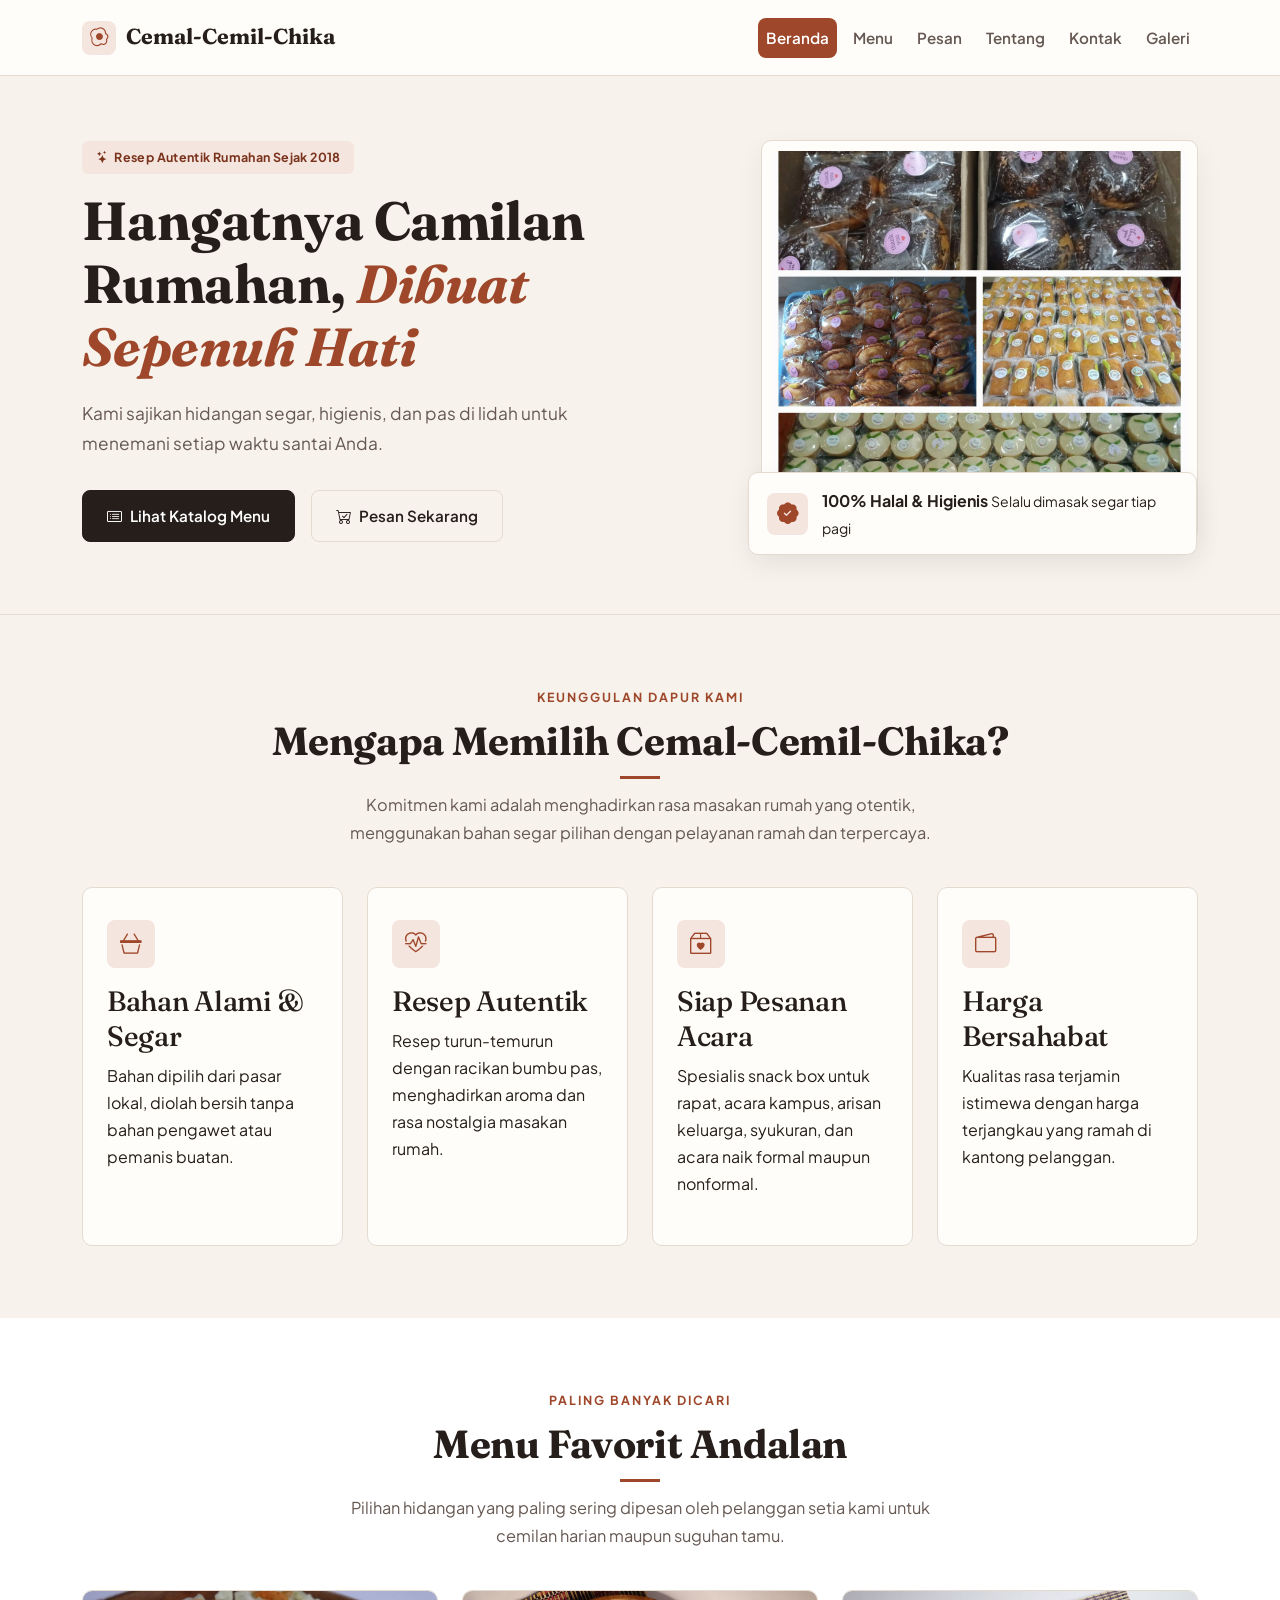
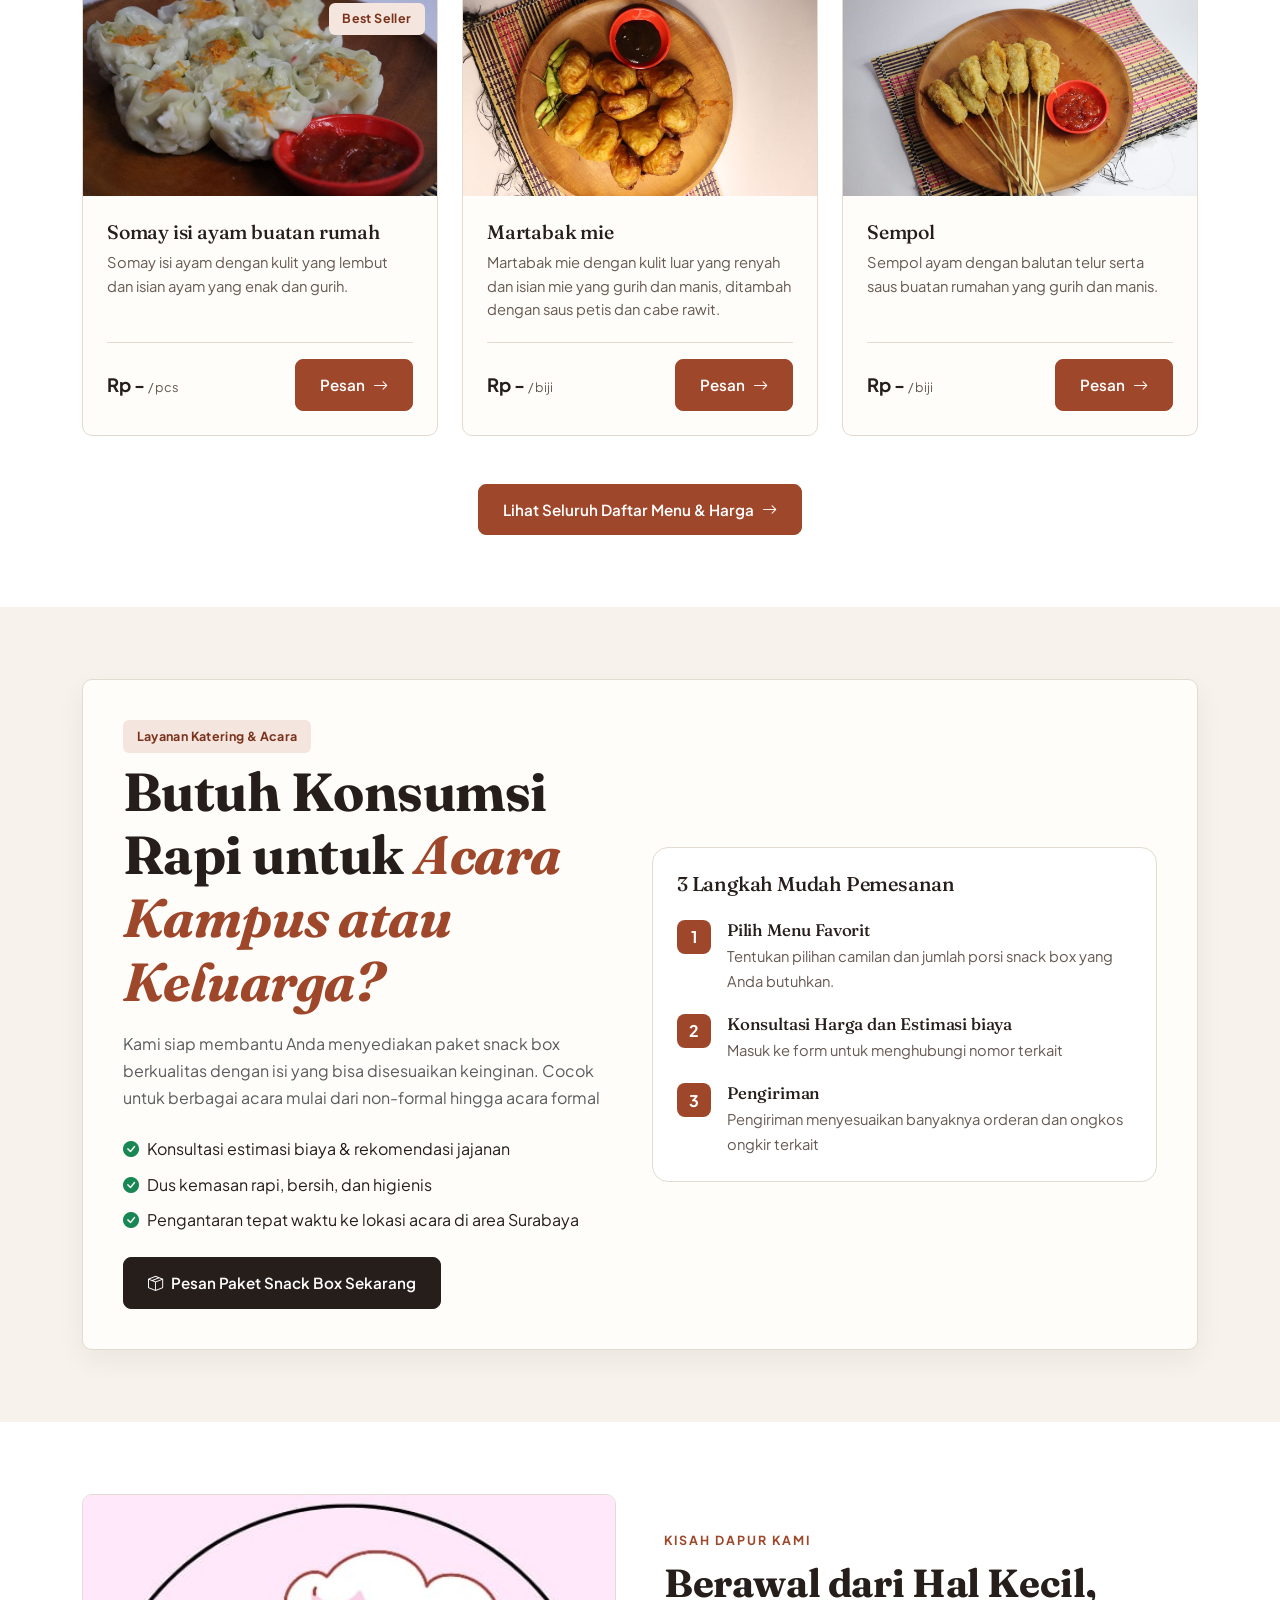
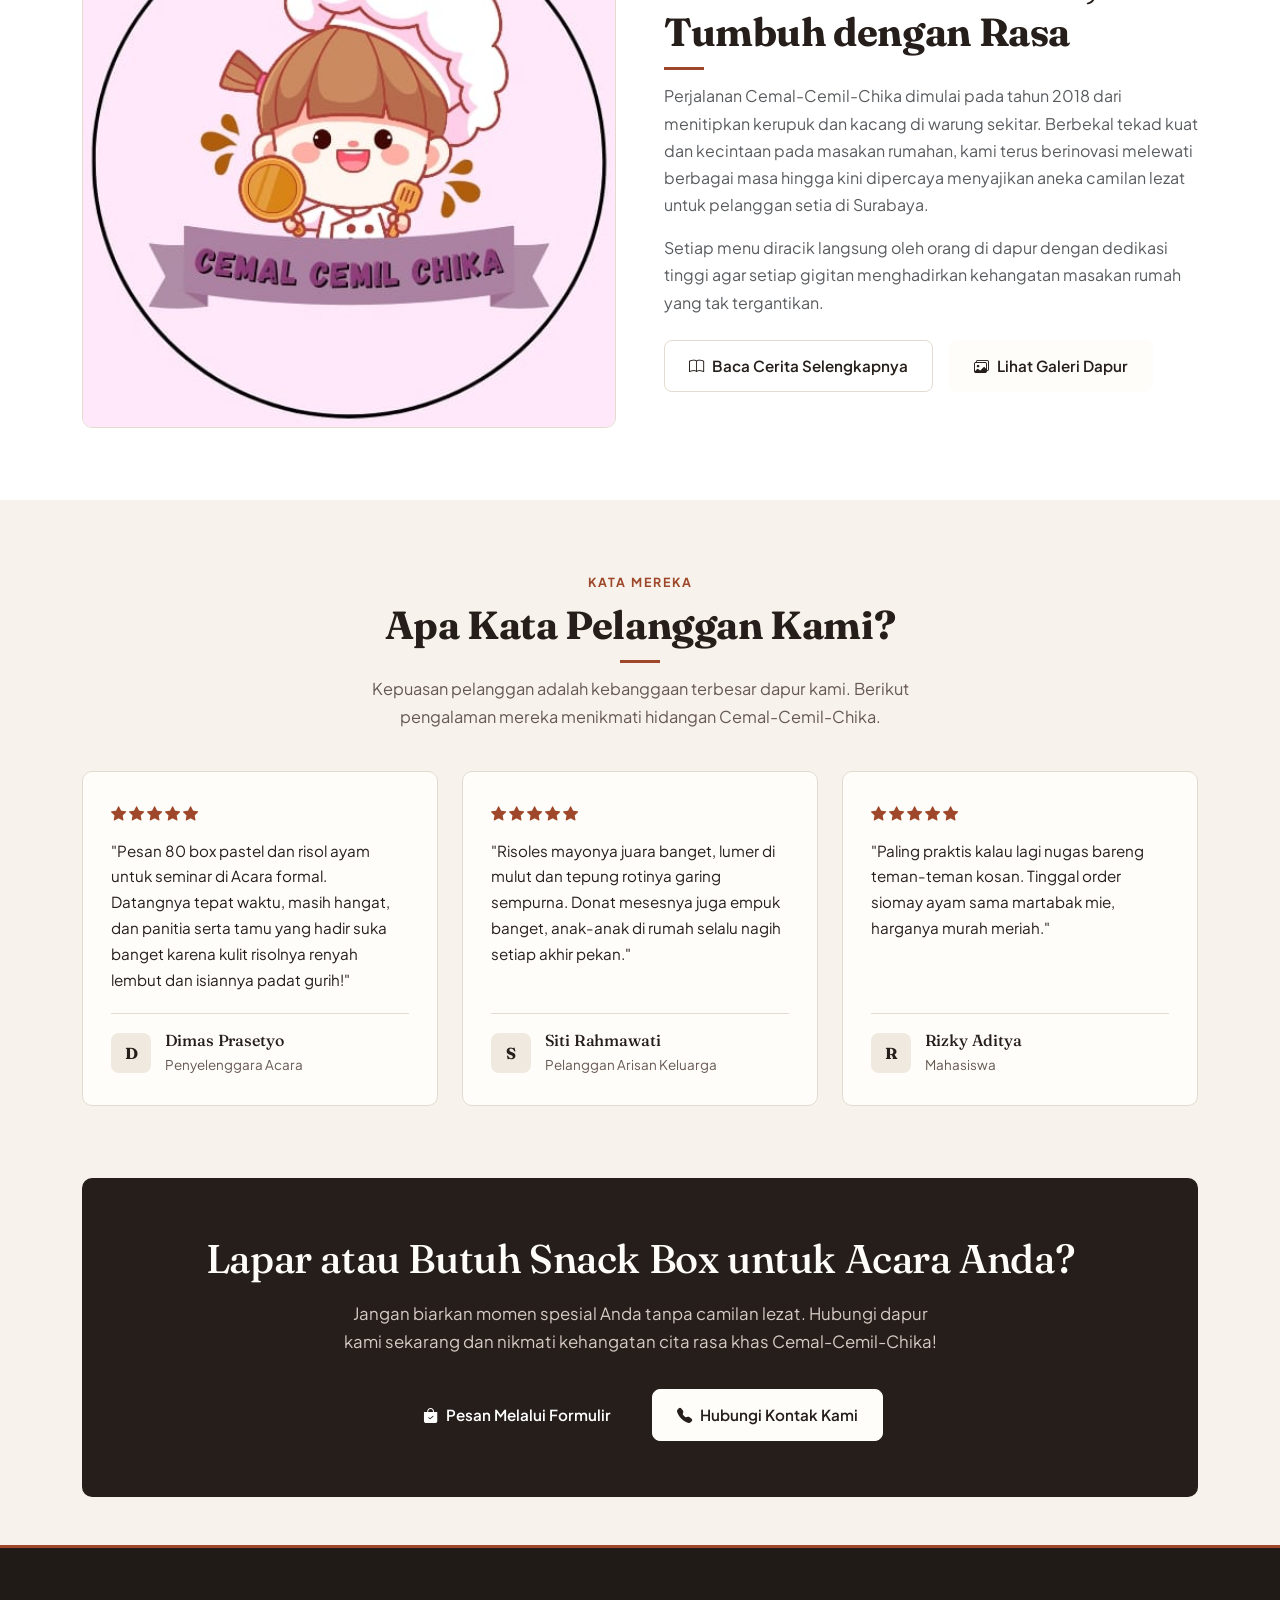
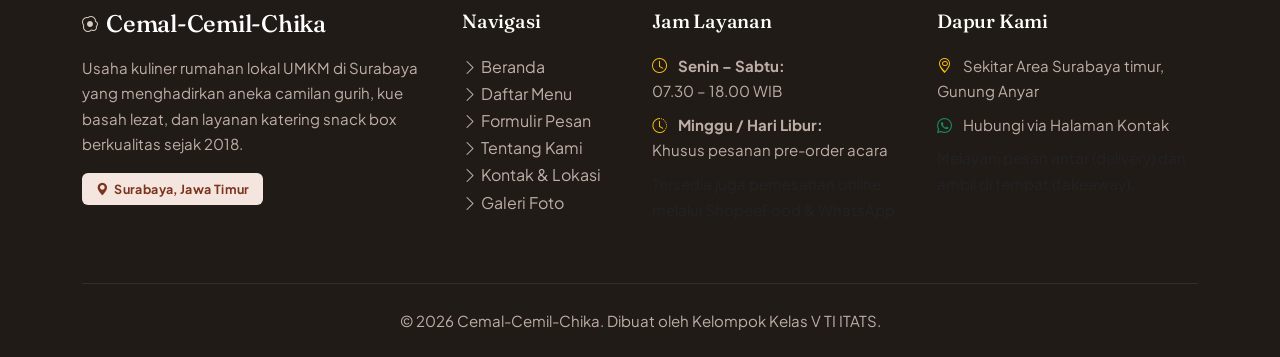
==== commit 4d4aa617: "tambahan s3c validator, lighthouse, dan perbaikan foto yang tidak sesuai" ====
--- a/index.html
+++ b/index.html
@@ -2,11 +2,11 @@
 <html lang="id">
 
 <head>
-  <meta charset="UTF-8">
-  <meta name="viewport" content="width=device-width, initial-scale=1.0">
-  <meta name="color-scheme" content="light dark">
-  <title>Beranda - Cemal-Cemil-Chika</title>
-
+  <meta charset="UTF-8" />
+  <meta name="viewport" content="width=device-width, initial-scale=1.0" />
+  <title>
+    Beranda — Cemal-Cemil-Chika | Aneka Camilan & Makanan Rumahan Lezat
+  </title>
   <meta name="description"
     content="Selamat datang di Cemal-Cemil-Chika. Nikmati aneka camilan gurih, kue basah manis, dan hidangan katering rumahan lezat, higienis, dan ramah di kantong mahasiswa maupun keluarga di Surabaya." />
 
@@ -146,7 +146,7 @@
               <div class="feature-icon-bubble">
                 <i class="bi bi-heart-pulse"></i>
               </div>
-              <h3>Resep Autentik Ibu</h3>
+              <h3>Resep Autentik </h3>
               <p>
                 Resep turun-temurun dengan racikan bumbu pas, menghadirkan
                 aroma dan rasa nostalgia masakan rumah.
@@ -377,7 +377,7 @@
               camilan lezat untuk pelanggan setia di Surabaya.
             </p>
             <p class="text-muted mb-4">
-              Setiap menu diracik langsung oleh Ibu dengan dedikasi tinggi
+              Setiap menu diracik langsung oleh orang di dapur dengan dedikasi tinggi
               agar setiap gigitan menghadirkan kehangatan masakan rumah yang
               tak tergantikan.
             </p>
